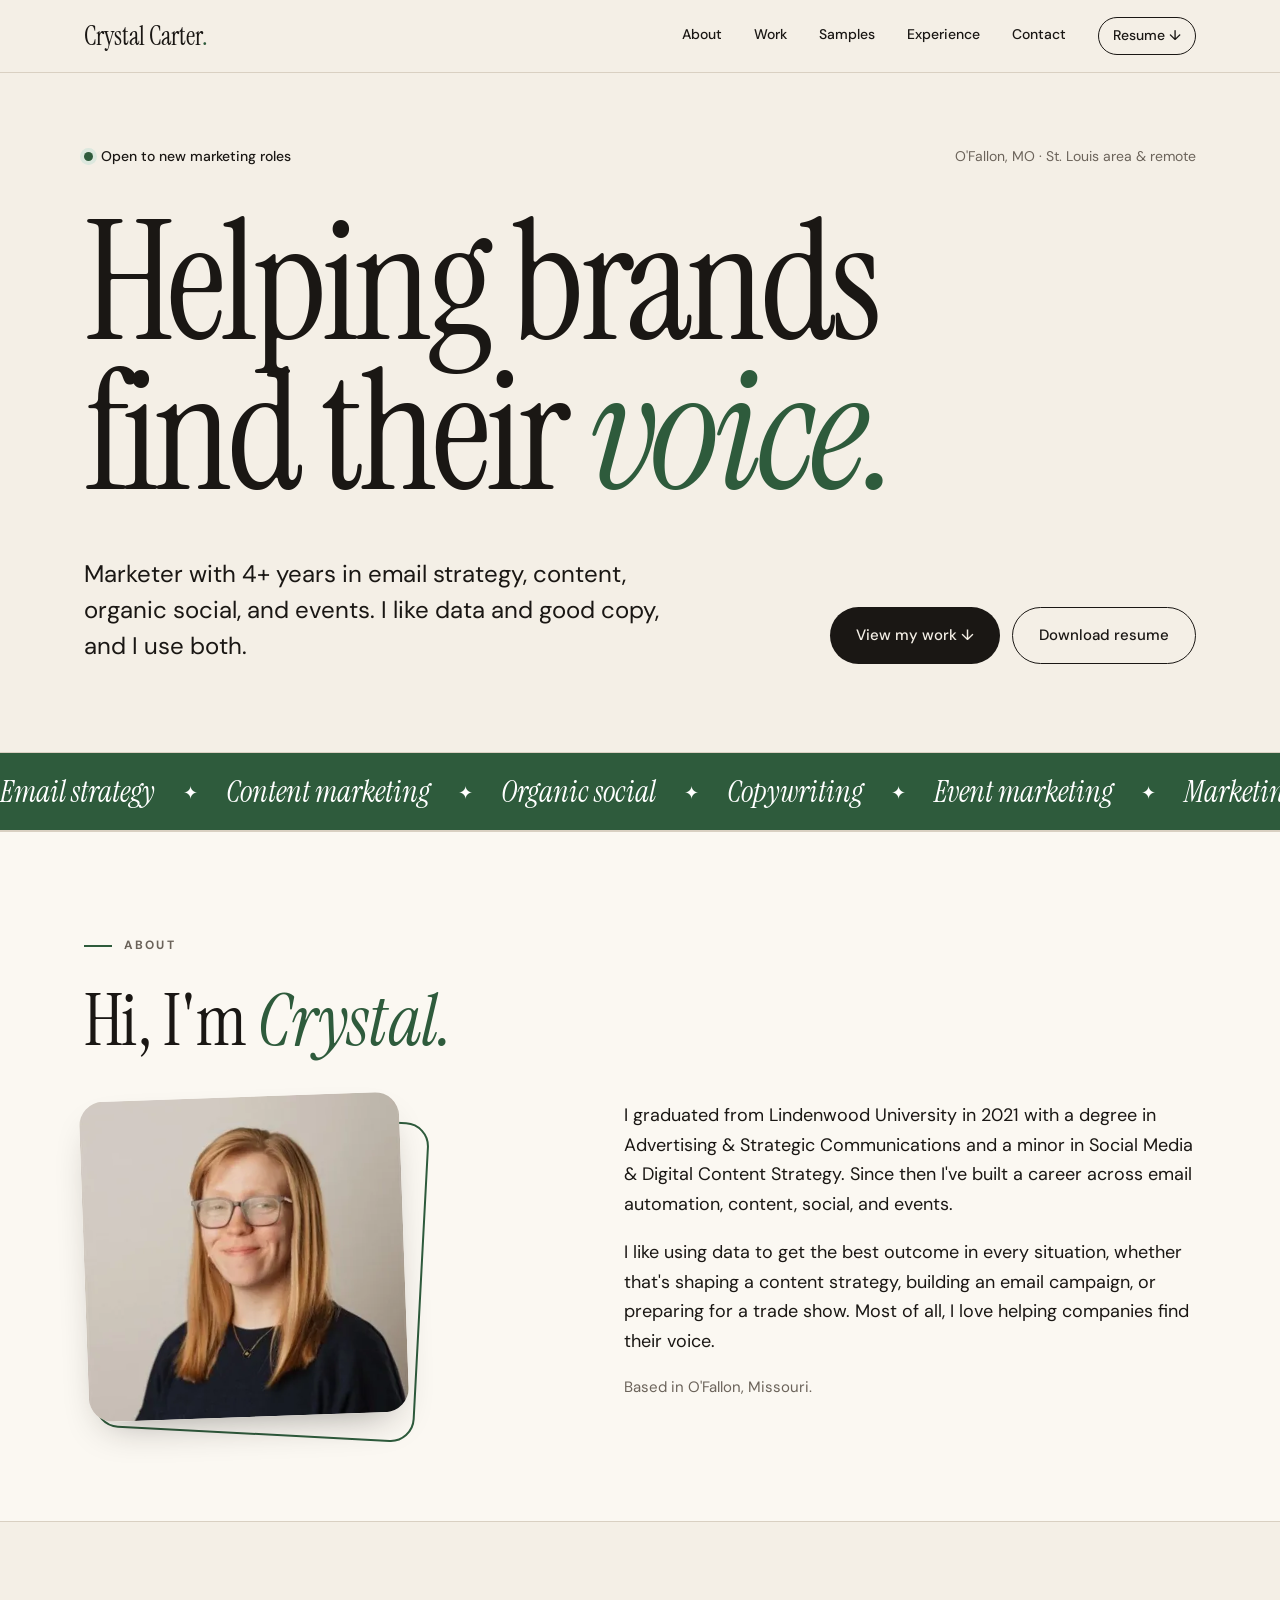
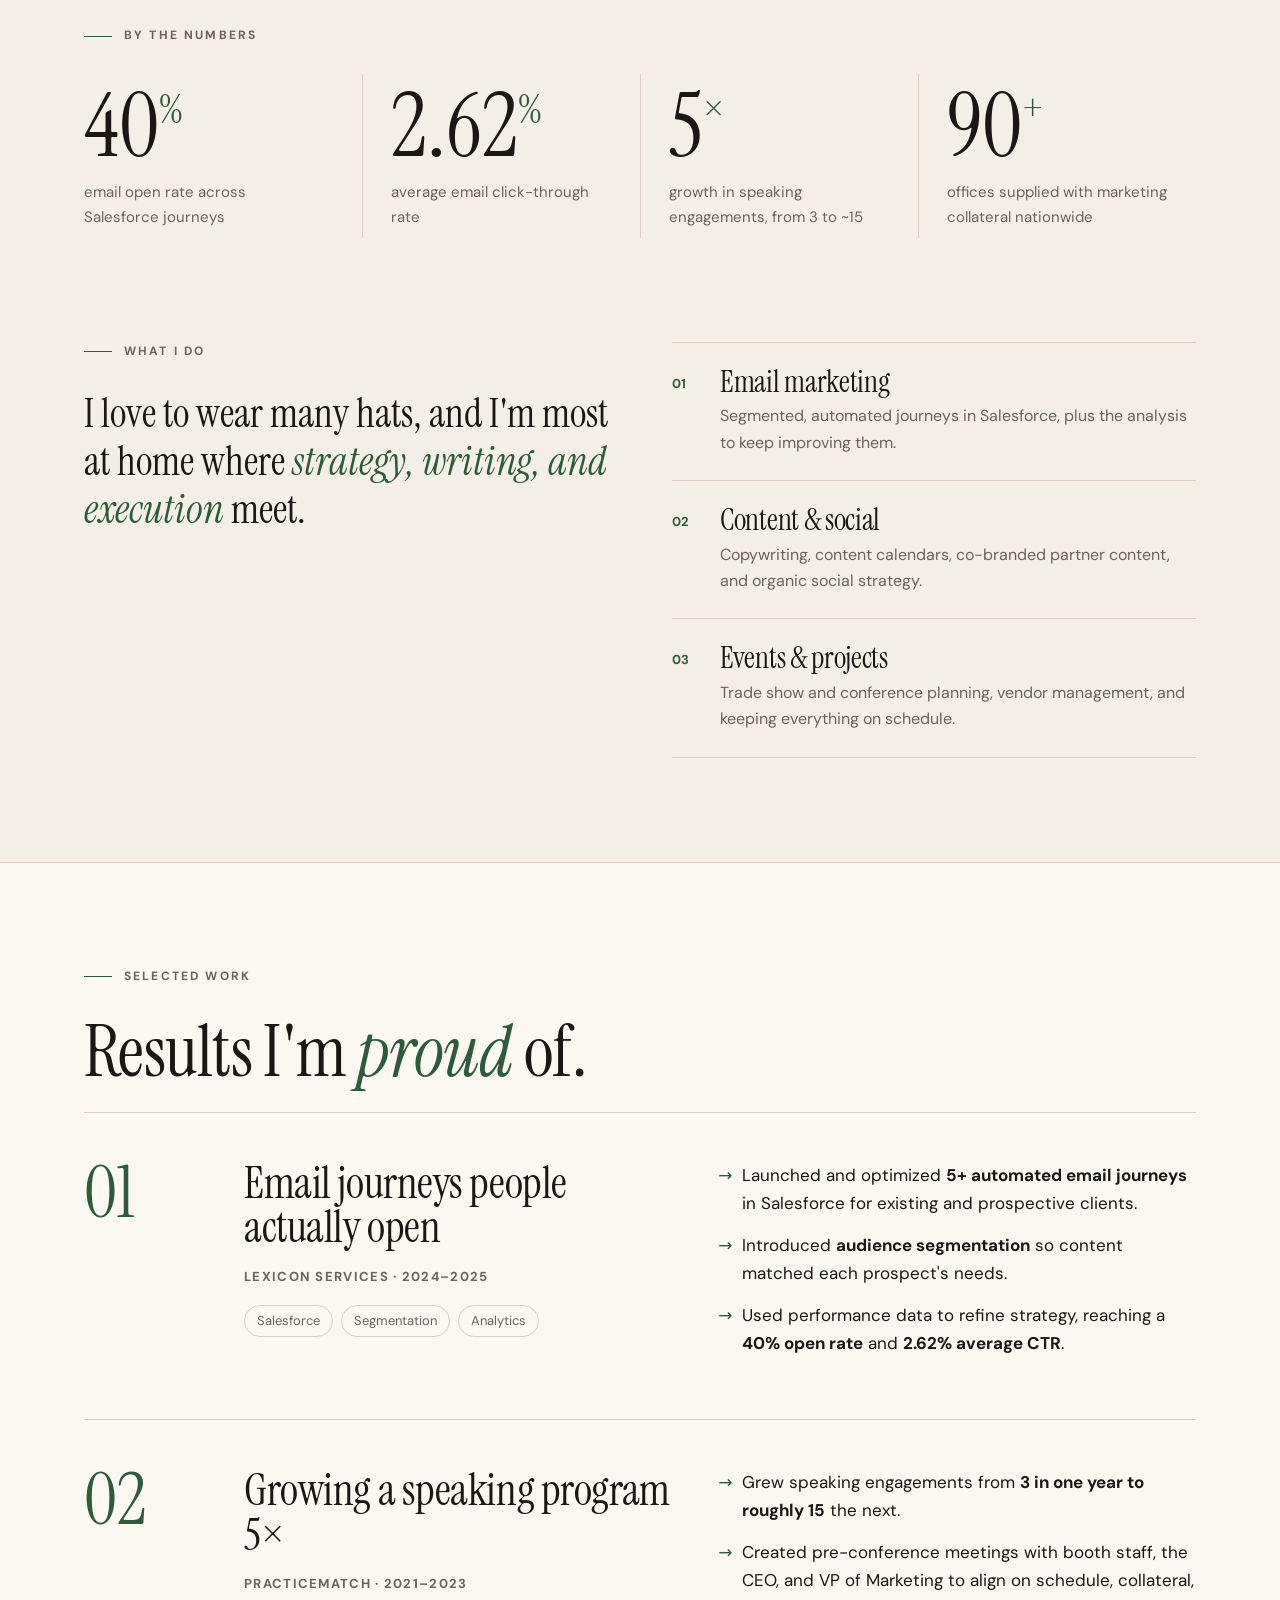
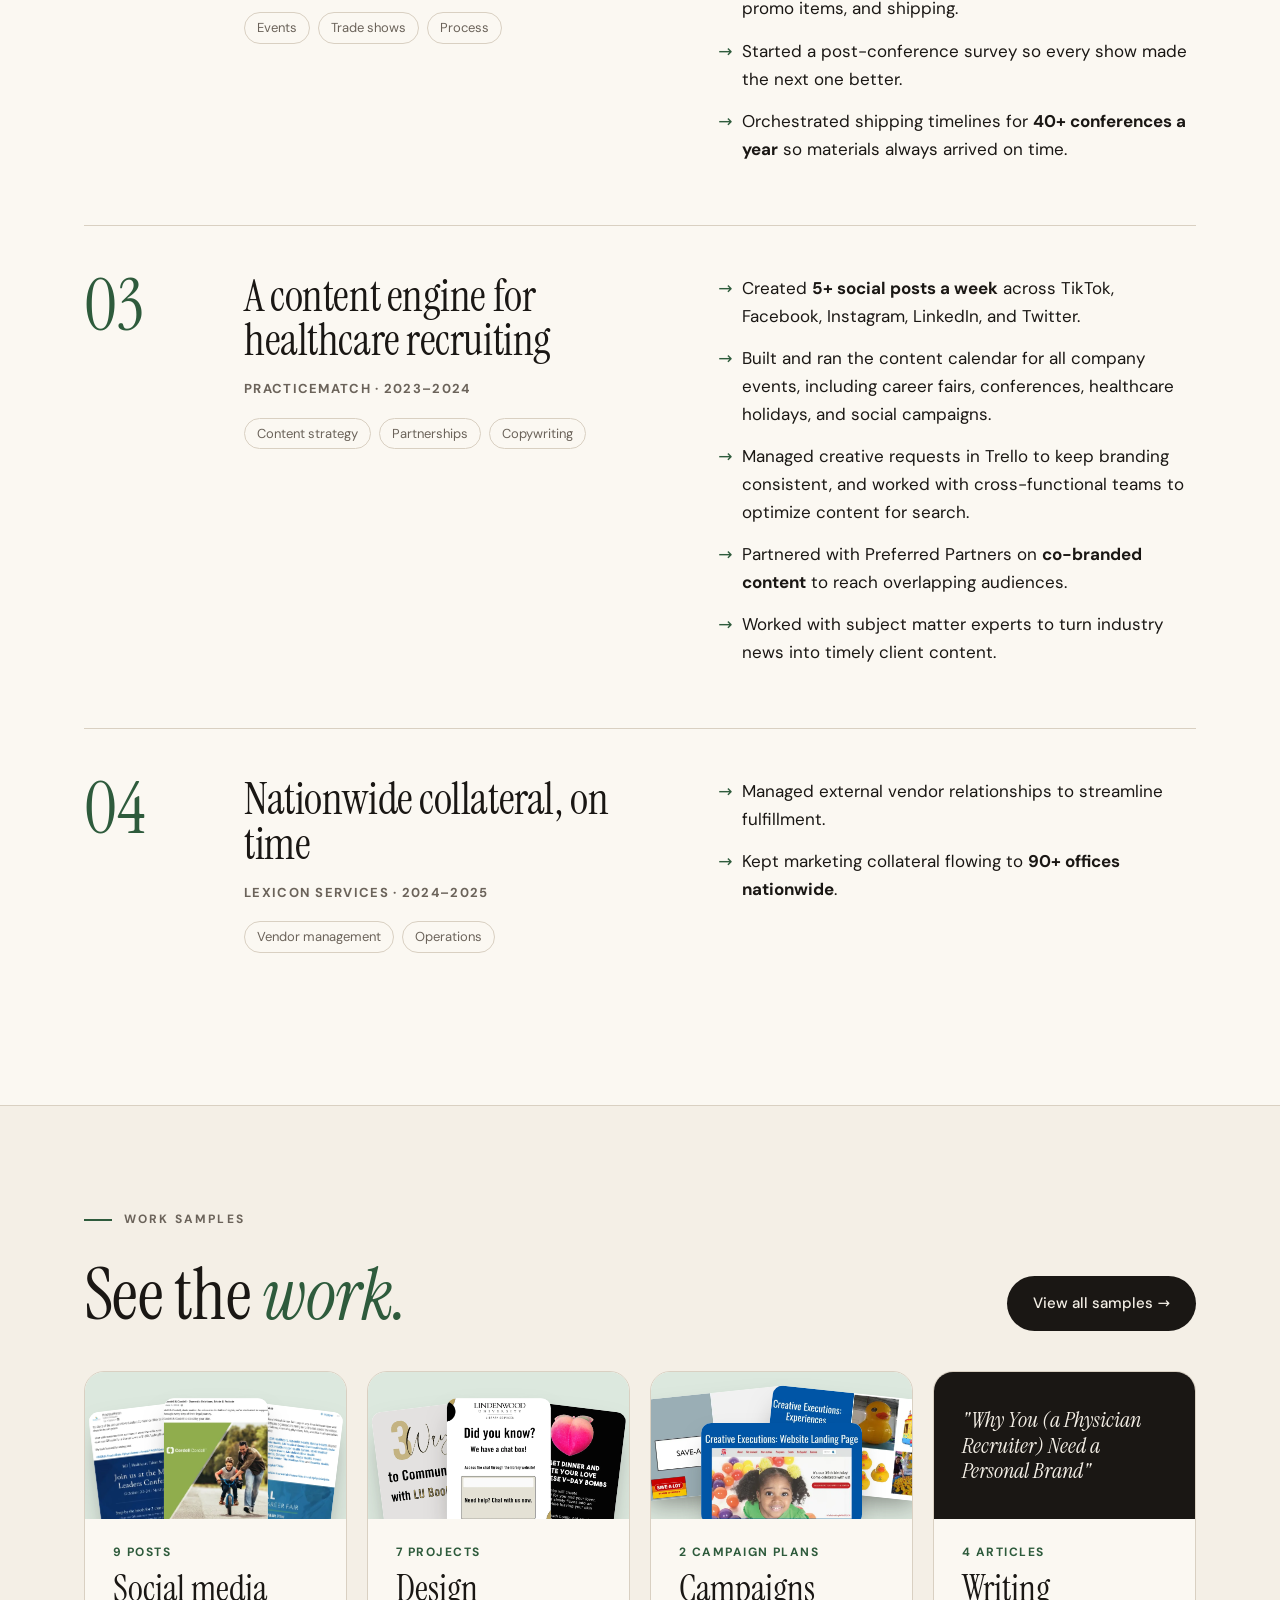
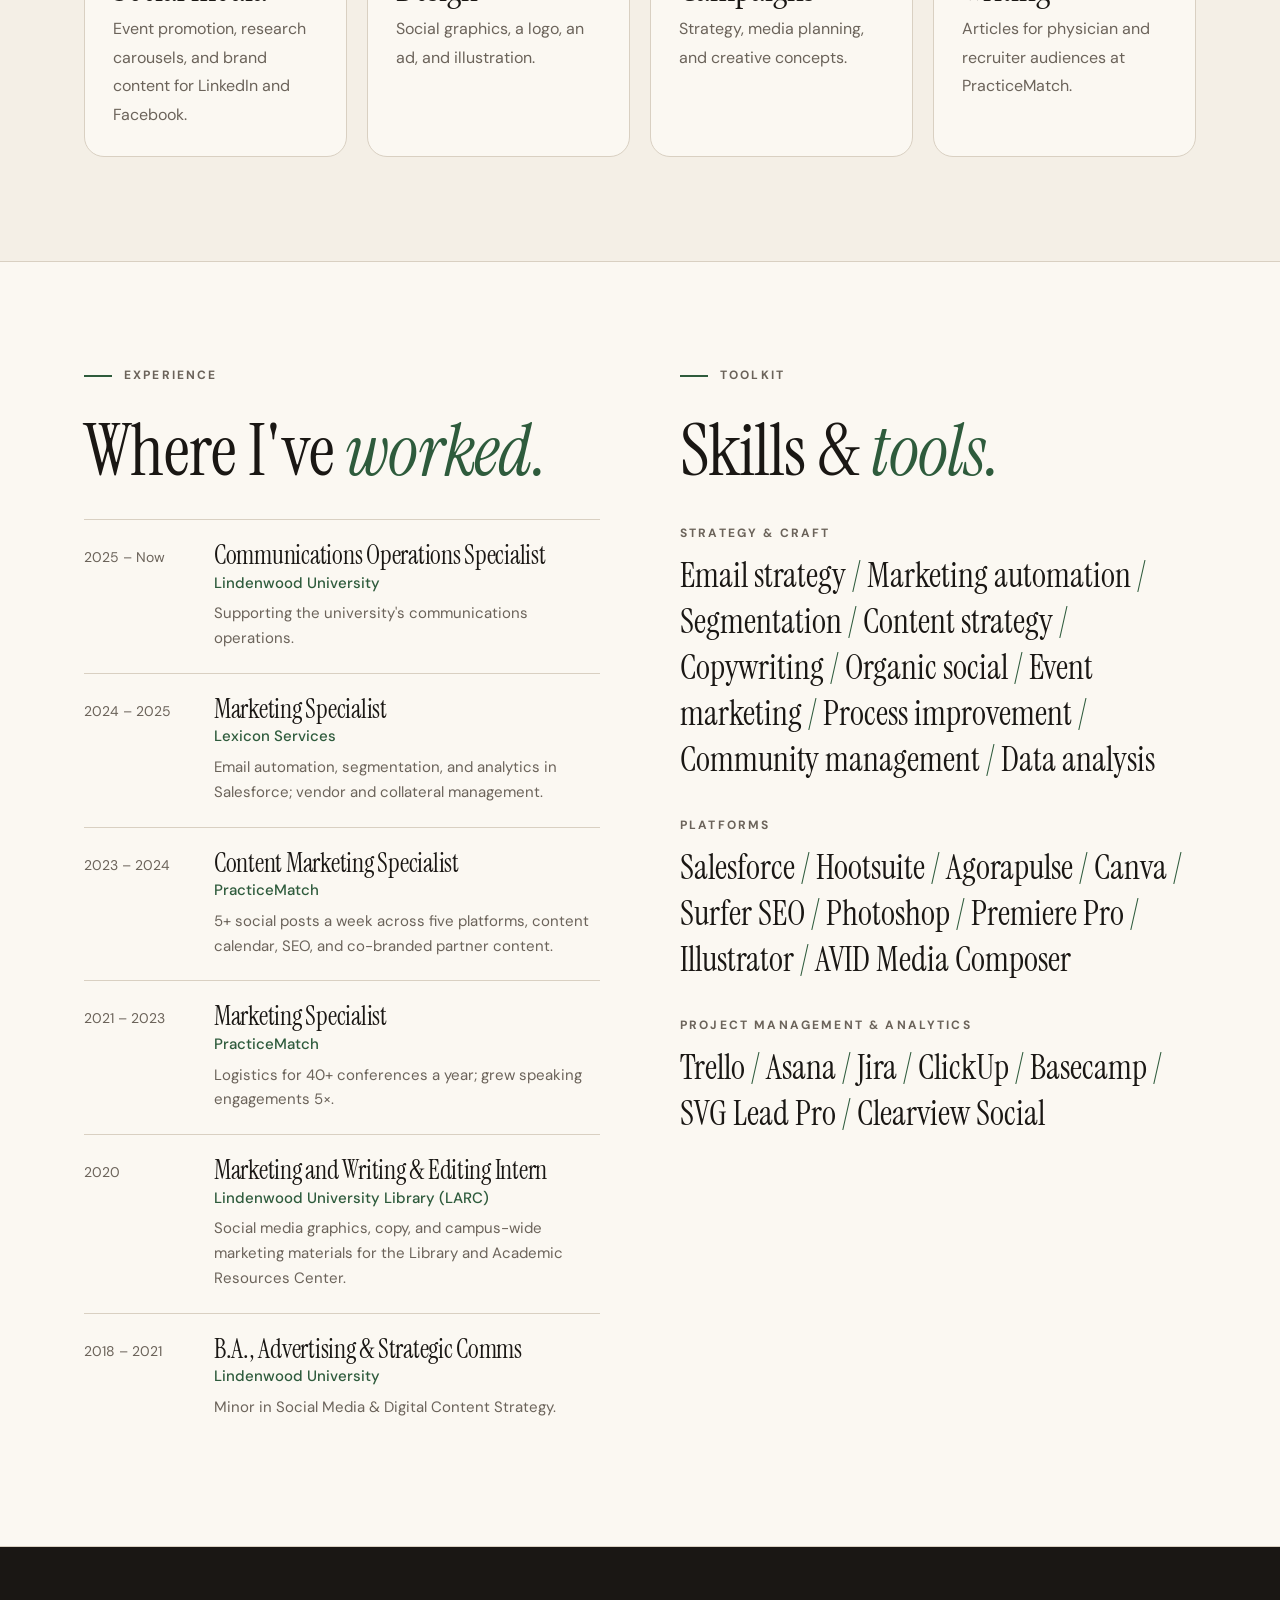
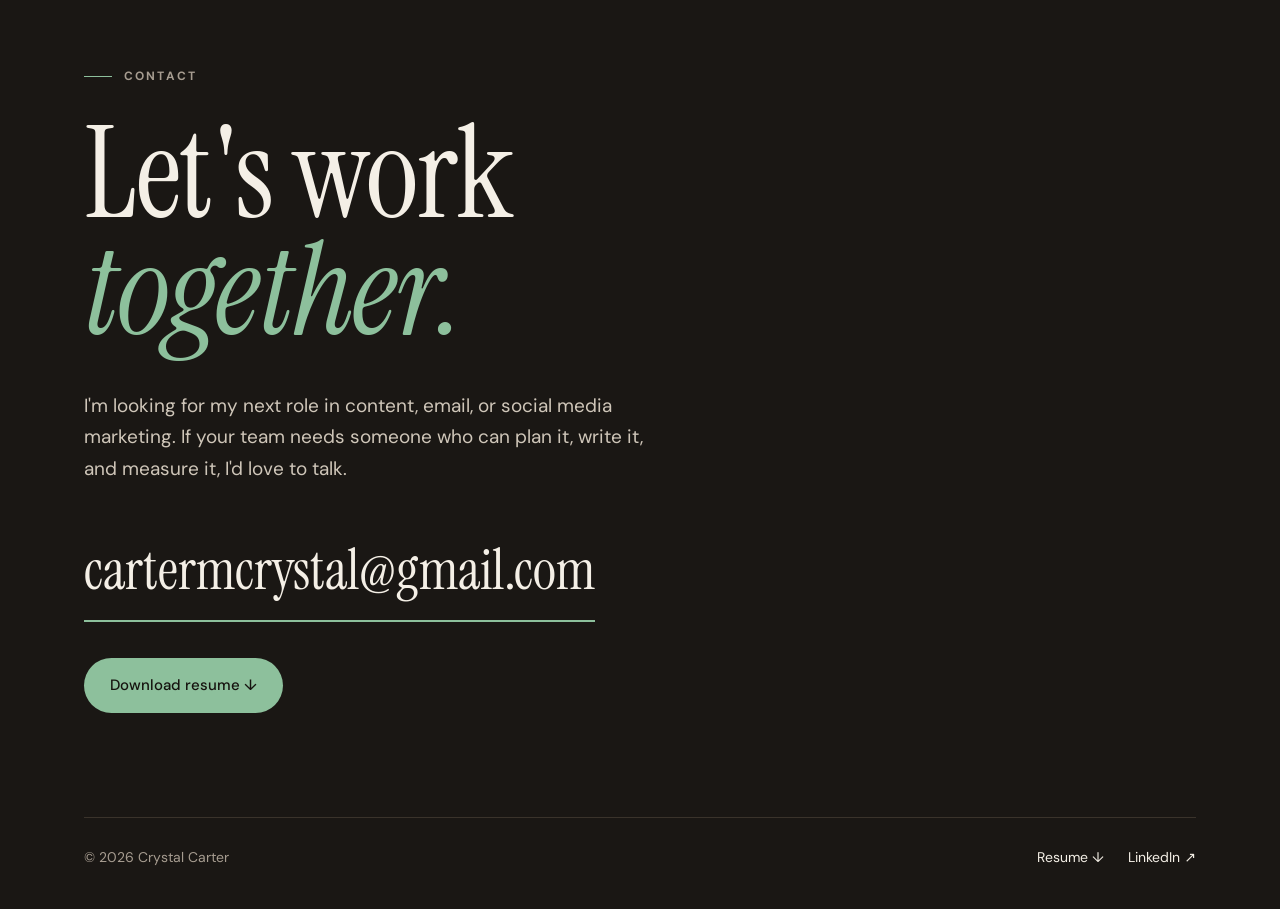
==== index.html @ ddc04c73 "Add downloadable resume and enrich content from resume details" ====
<!doctype html>
<html lang="en">
<head>
  <meta charset="utf-8">
  <meta name="viewport" content="width=device-width, initial-scale=1">
  <title>Crystal Carter | Content & Email Marketing</title>
  <meta name="description" content="Crystal Carter is a St. Louis–area marketer specializing in email marketing, content strategy, organic social, and event marketing.">
  <meta property="og:title" content="Crystal Carter | Content & Email Marketing">
  <meta property="og:description" content="Marketer with 4+ years in email strategy, content, organic social, and events. 40% email open rates, 5x growth in speaking engagements.">
  <meta property="og:type" content="website">
  <meta property="og:site_name" content="Crystal Carter">
  <meta property="og:url" content="https://crystal-carter-portfolio.netlify.app/">
  <meta property="og:image" content="https://crystal-carter-portfolio.netlify.app/images/og-image.jpg">
  <meta property="og:image:width" content="1200">
  <meta property="og:image:height" content="630">
  <meta property="og:image:alt" content="Crystal Carter, content, email and social media marketer">
  <meta name="twitter:card" content="summary_large_image">
  <meta name="theme-color" content="#2e5b3c">
  <link rel="canonical" href="https://crystal-carter-portfolio.netlify.app/">
  <link rel="apple-touch-icon" href="apple-touch-icon.png">
  <link rel="icon" href="data:image/svg+xml,<svg xmlns='http://www.w3.org/2000/svg' viewBox='0 0 64 64'><rect width='64' height='64' rx='32' fill='%232e5b3c'/><text x='50%25' y='58%25' font-family='Georgia,serif' font-style='italic' font-size='30' fill='%23fff' text-anchor='middle' dominant-baseline='middle'>cc</text></svg>">
  <link rel="preload" href="fonts/instrument-serif-latin.woff2" as="font" type="font/woff2" crossorigin>
  <link rel="preload" href="fonts/instrument-serif-italic-latin.woff2" as="font" type="font/woff2" crossorigin>
  <link rel="preload" href="fonts/dm-sans-latin.woff2" as="font" type="font/woff2" crossorigin>
  <link rel="stylesheet" href="styles.css">
  <script type="application/ld+json">
  {
    "@context": "https://schema.org",
    "@type": "Person",
    "name": "Crystal Carter",
    "jobTitle": "Content & Email Marketing Specialist",
    "url": "https://crystal-carter-portfolio.netlify.app/",
    "image": "https://crystal-carter-portfolio.netlify.app/images/crystal-carter.webp",
    "email": "mailto:cartermcrystal@gmail.com",
    "address": { "@type": "PostalAddress", "addressLocality": "O'Fallon", "addressRegion": "MO", "addressCountry": "US" },
    "alumniOf": { "@type": "CollegeOrUniversity", "name": "Lindenwood University" },
    "knowsAbout": ["Email marketing", "Content marketing", "Social media strategy", "Copywriting", "Event marketing", "Marketing automation"],
    "sameAs": ["https://www.linkedin.com/in/crystalmcarter/"]
  }
  </script>
</head>
<body>
  <a class="skip-link" href="#about">Skip to content</a>

  <nav>
    <div class="wrap">
      <a class="logo" href="#top">Crystal Carter<span>.</span></a>
      <div class="links">
        <a href="#about">About</a>
        <a href="#work">Work</a>
        <a href="samples.html">Samples</a>
        <a href="#experience">Experience</a>
        <a href="#contact">Contact</a>
        <a class="nav-cta" href="Crystal-Carter-Resume.pdf" download>Resume ↓</a>
      </div>
    </div>
  </nav>

  <header class="hero" id="top">
    <div class="wrap">
      <div class="hero-top">
        <span class="status">Open to new marketing roles</span>
        <span>O'Fallon, MO · St. Louis area &amp; remote</span>
      </div>
      <h1>Helping brands<br>find their <em>voice.</em></h1>
      <div class="hero-bottom">
        <p>Marketer with 4+ years in email strategy, content, organic social, and events. I like data and good copy, and I use both.</p>
        <div class="ctas">
          <a class="btn btn-solid" href="#work">View my work ↓</a>
          <a class="btn btn-line" href="Crystal-Carter-Resume.pdf" download>Download resume</a>
        </div>
      </div>
    </div>
  </header>

  <div class="marquee" aria-hidden="true">
    <div class="marquee-track">
      <span>Email strategy</span><span>Content marketing</span><span>Organic social</span><span>Copywriting</span><span>Event marketing</span><span>Marketing automation</span>
      <span>Email strategy</span><span>Content marketing</span><span>Organic social</span><span>Copywriting</span><span>Event marketing</span><span>Marketing automation</span>
    </div>
  </div>

  <section id="about" class="work">
    <div class="wrap about">
      <div>
        <div class="label">About</div>
        <h2>Hi, I'm <em>Crystal.</em></h2>
        <figure class="portrait reveal">
          <img src="images/crystal-carter.webp" width="400" height="400" alt="Portrait of Crystal Carter smiling, with shoulder-length strawberry blonde hair and glasses">
        </figure>
      </div>
      <div class="reveal">
        <p>I graduated from Lindenwood University in 2021 with a degree in Advertising &amp; Strategic Communications and a minor in Social Media &amp; Digital Content Strategy. Since then I've built a career across email automation, content, social, and events.</p>
        <p>I like using data to get the best outcome in every situation, whether that's shaping a content strategy, building an email campaign, or preparing for a trade show. Most of all, I love helping companies find their voice.</p>
        <p class="where">Based in O'Fallon, Missouri.</p>
      </div>
    </div>
  </section>

  <section>
    <div class="wrap">
      <div class="label">By the numbers</div>
      <div class="stats reveal">
        <div class="stat"><b>40<sup>%</sup></b><span>email open rate across Salesforce journeys</span></div>
        <div class="stat"><b>2.62<sup>%</sup></b><span>average email click-through rate</span></div>
        <div class="stat"><b>5<sup>×</sup></b><span>growth in speaking engagements, from 3 to ~15</span></div>
        <div class="stat"><b>90<sup>+</sup></b><span>offices supplied with marketing collateral nationwide</span></div>
      </div>
    </div>
  </section>

  <section style="padding-top:0">
    <div class="wrap intro">
      <div>
        <div class="label">What I do</div>
        <p class="big">I love to wear many hats, and I'm most at home where <em>strategy, writing, and execution</em> meet.</p>
      </div>
      <ul class="services reveal">
        <li><span class="n">01</span><div><h3>Email marketing</h3><p>Segmented, automated journeys in Salesforce, plus the analysis to keep improving them.</p></div></li>
        <li><span class="n">02</span><div><h3>Content &amp; social</h3><p>Copywriting, content calendars, co-branded partner content, and organic social strategy.</p></div></li>
        <li><span class="n">03</span><div><h3>Events &amp; projects</h3><p>Trade show and conference planning, vendor management, and keeping everything on schedule.</p></div></li>
      </ul>
    </div>
  </section>

  <section id="work" class="work">
    <div class="wrap">
      <div class="label">Selected work</div>
      <h2>Results I'm <em>proud</em> of.</h2>

      <article class="case reveal">
        <div class="num">01</div>
        <div>
          <h3>Email journeys people actually open</h3>
          <div class="meta">Lexicon Services · 2024–2025</div>
          <div class="tags"><span class="tag">Salesforce</span><span class="tag">Segmentation</span><span class="tag">Analytics</span></div>
        </div>
        <ul>
          <li>Launched and optimized <strong>5+ automated email journeys</strong> in Salesforce for existing and prospective clients.</li>
          <li>Introduced <strong>audience segmentation</strong> so content matched each prospect's needs.</li>
          <li>Used performance data to refine strategy, reaching a <strong>40% open rate</strong> and <strong>2.62% average CTR</strong>.</li>
        </ul>
      </article>

      <article class="case reveal">
        <div class="num">02</div>
        <div>
          <h3>Growing a speaking program 5×</h3>
          <div class="meta">PracticeMatch · 2021–2023</div>
          <div class="tags"><span class="tag">Events</span><span class="tag">Trade shows</span><span class="tag">Process</span></div>
        </div>
        <ul>
          <li>Grew speaking engagements from <strong>3 in one year to roughly 15</strong> the next.</li>
          <li>Created pre-conference meetings with booth staff, the CEO, and VP of Marketing to align on schedule, collateral, promo items, and shipping.</li>
          <li>Started a post-conference survey so every show made the next one better.</li>
          <li>Orchestrated shipping timelines for <strong>40+ conferences a year</strong> so materials always arrived on time.</li>
        </ul>
      </article>

      <article class="case reveal">
        <div class="num">03</div>
        <div>
          <h3>A content engine for healthcare recruiting</h3>
          <div class="meta">PracticeMatch · 2023–2024</div>
          <div class="tags"><span class="tag">Content strategy</span><span class="tag">Partnerships</span><span class="tag">Copywriting</span></div>
        </div>
        <ul>
          <li>Created <strong>5+ social posts a week</strong> across TikTok, Facebook, Instagram, LinkedIn, and Twitter.</li>
          <li>Built and ran the content calendar for all company events, including career fairs, conferences, healthcare holidays, and social campaigns.</li>
          <li>Managed creative requests in Trello to keep branding consistent, and worked with cross-functional teams to optimize content for search.</li>
          <li>Partnered with Preferred Partners on <strong>co-branded content</strong> to reach overlapping audiences.</li>
          <li>Worked with subject matter experts to turn industry news into timely client content.</li>
        </ul>
      </article>

      <article class="case reveal">
        <div class="num">04</div>
        <div>
          <h3>Nationwide collateral, on time</h3>
          <div class="meta">Lexicon Services · 2024–2025</div>
          <div class="tags"><span class="tag">Vendor management</span><span class="tag">Operations</span></div>
        </div>
        <ul>
          <li>Managed external vendor relationships to streamline fulfillment.</li>
          <li>Kept marketing collateral flowing to <strong>90+ offices nationwide</strong>.</li>
        </ul>
      </article>
    </div>
  </section>

  <section id="samples">
    <div class="wrap">
      <div class="label">Work samples</div>
      <div class="teaser-head">
        <h2>See the <em>work.</em></h2>
        <a class="btn btn-solid" href="samples.html">View all samples →</a>
      </div>
      <div class="teasers">
        <a class="teaser reveal" href="samples.html#social">
          <div class="thumbs">
            <img src="images/social/mgma-conference.webp" alt="" loading="lazy">
            <img src="images/social/cordell-dads-brand.webp" alt="" loading="lazy">
            <img src="images/social/rural-career-fair.webp" alt="" loading="lazy">
          </div>
          <div class="teaser-text">
            <small>9 posts</small>
            <strong>Social media</strong>
            <span>Event promotion, research carousels, and brand content for LinkedIn and Facebook.</span>
          </div>
        </a>
        <a class="teaser reveal" href="samples.html#design">
          <div class="thumbs">
            <img src="images/design/book-club-1-cover.webp" alt="" loading="lazy">
            <img src="images/design/library-chat.webp" alt="" loading="lazy">
            <img src="images/design/lush-valentines-ad.webp" alt="" loading="lazy">
          </div>
          <div class="teaser-text">
            <small>7 projects</small>
            <strong>Design</strong>
            <span>Social graphics, a logo, an ad, and illustration.</span>
          </div>
        </a>
        <a class="teaser reveal" href="samples.html#campaigns">
          <div class="thumbs wide">
            <img src="images/campaigns/save-a-lot-01-sm.webp" alt="" loading="lazy">
            <img src="images/campaigns/stlcn-14-sm.webp" alt="" loading="lazy">
            <img src="images/campaigns/stlcn-10-sm.webp" alt="" loading="lazy">
          </div>
          <div class="teaser-text">
            <small>2 campaign plans</small>
            <strong>Campaigns</strong>
            <span>Strategy, media planning, and creative concepts.</span>
          </div>
        </a>        <a class="teaser reveal" href="samples.html#writing">
          <div class="quote">"Why You (a Physician Recruiter) Need a Personal Brand"</div>
          <div class="teaser-text">
            <small>4 articles</small>
            <strong>Writing</strong>
            <span>Articles for physician and recruiter audiences at PracticeMatch.</span>
          </div>
        </a>
      </div>
    </div>
  </section>
  <section id="experience" class="work">
    <div class="wrap exp-grid">
      <div>
        <div class="label">Experience</div>
        <h2>Where I've <em>worked.</em></h2>
        <div style="margin-top:32px">
          <div class="role reveal">
            <div class="when">2025 – Now</div>
            <div>
              <h3>Communications Operations Specialist</h3>
              <div class="co">Lindenwood University</div>
              <!-- TODO: add 1–2 sentences about this role -->
              <p>Supporting the university's communications operations.</p>
            </div>
          </div>
          <div class="role reveal">
            <div class="when">2024 – 2025</div>
            <div>
              <h3>Marketing Specialist</h3>
              <div class="co">Lexicon Services</div>
              <p>Email automation, segmentation, and analytics in Salesforce; vendor and collateral management.</p>
            </div>
          </div>
          <div class="role reveal">
            <div class="when">2023 – 2024</div>
            <div>
              <h3>Content Marketing Specialist</h3>
              <div class="co">PracticeMatch</div>
              <p>5+ social posts a week across five platforms, content calendar, SEO, and co-branded partner content.</p>
            </div>
          </div>
          <div class="role reveal">
            <div class="when">2021 – 2023</div>
            <div>
              <h3>Marketing Specialist</h3>
              <div class="co">PracticeMatch</div>
              <p>Logistics for 40+ conferences a year; grew speaking engagements 5×.</p>
            </div>
          </div>
          <div class="role reveal">
            <div class="when">2020</div>
            <div>
              <h3>Marketing and Writing &amp; Editing Intern</h3>
              <div class="co">Lindenwood University Library (LARC)</div>
              <p>Social media graphics, copy, and campus-wide marketing materials for the Library and Academic Resources Center.</p>
            </div>
          </div>
          <div class="role reveal">
            <div class="when">2018 – 2021</div>
            <div>
              <h3>B.A., Advertising &amp; Strategic Comms</h3>
              <div class="co">Lindenwood University</div>
              <p>Minor in Social Media &amp; Digital Content Strategy.</p>
            </div>
          </div>
        </div>
      </div>
      <div>
        <div class="label">Toolkit</div>
        <h2>Skills &amp; <em>tools.</em></h2>
        <div class="skills" style="margin-top:40px">
          <h3>Strategy &amp; craft</h3>
          <div class="skill-list"><span>Email strategy</span><span>Marketing automation</span><span>Segmentation</span><span>Content strategy</span><span>Copywriting</span><span>Organic social</span><span>Event marketing</span><span>Process improvement</span><span>Community management</span><span>Data analysis</span></div>
        </div>
        <div class="skills">
          <h3>Platforms</h3>
          <div class="skill-list"><span>Salesforce</span><span>Hootsuite</span><span>Agorapulse</span><span>Canva</span><span>Surfer SEO</span><span>Photoshop</span><span>Premiere Pro</span><span>Illustrator</span><span>AVID Media Composer</span></div>
        </div>
        <div class="skills">
          <h3>Project management &amp; analytics</h3>
          <div class="skill-list"><span>Trello</span><span>Asana</span><span>Jira</span><span>ClickUp</span><span>Basecamp</span><span>SVG Lead Pro</span><span>Clearview Social</span></div>
        </div>
      </div>
    </div>
  </section>

  <footer class="contact" id="contact">
    <div class="wrap">
      <div class="label">Contact</div>
      <h2>Let's work<br><em>together.</em></h2>
      <p>I'm looking for my next role in content, email, or social media marketing. If your team needs someone who can plan it, write it, and measure it, I'd love to talk.</p>
      <a class="mail" href="mailto:cartermcrystal@gmail.com">cartermcrystal@gmail.com</a>
      <div class="contact-actions"><a class="btn btn-resume" href="Crystal-Carter-Resume.pdf" download>Download resume ↓</a></div>
      <div class="contact-foot">
        <span>© <span id="yr">2026</span> Crystal Carter</span>
        <span class="foot-links"><a href="Crystal-Carter-Resume.pdf" download>Resume ↓</a><a href="https://www.linkedin.com/in/crystalmcarter/" target="_blank" rel="noopener">LinkedIn ↗</a></span>
      </div>
    </div>
  </footer>

  <script src="script.js"></script>
</body>
</html>
---- styles.css ----
/* Self-hosted fonts (latin subset) */
@font-face { font-family: "Instrument Serif"; font-style: normal; font-weight: 400; font-display: swap; src: url("fonts/instrument-serif-latin.woff2") format("woff2"); unicode-range: U+0000-00FF, U+0131, U+0152-0153, U+02BB-02BC, U+02C6, U+02DA, U+02DC, U+0304, U+0308, U+0329, U+2000-206F, U+20AC, U+2122, U+2191, U+2193, U+2212, U+2215, U+FEFF, U+FFFD; }
@font-face { font-family: "Instrument Serif"; font-style: italic; font-weight: 400; font-display: swap; src: url("fonts/instrument-serif-italic-latin.woff2") format("woff2"); unicode-range: U+0000-00FF, U+0131, U+0152-0153, U+02BB-02BC, U+02C6, U+02DA, U+02DC, U+0304, U+0308, U+0329, U+2000-206F, U+20AC, U+2122, U+2191, U+2193, U+2212, U+2215, U+FEFF, U+FFFD; }
@font-face { font-family: "DM Sans"; font-style: normal; font-weight: 400 700; font-display: swap; src: url("fonts/dm-sans-latin.woff2") format("woff2"); unicode-range: U+0000-00FF, U+0131, U+0152-0153, U+02BB-02BC, U+02C6, U+02DA, U+02DC, U+0304, U+0308, U+0329, U+2000-206F, U+20AC, U+2122, U+2191, U+2193, U+2212, U+2215, U+FEFF, U+FFFD; }
:root {
  --bg: #f4efe6;
  --paper: #fbf8f2;
  --ink: #1a1714;
  --muted: #6b635a;
  --line: #d9d0c2;
  --accent: #2e5b3c;
  --accent-soft: #dce8de;
  --on-accent: #ffffff;
  --dark: #1a1714;
  --dark-ink: #f4efe6;
  --max: 1160px;
}
@media (prefers-color-scheme: dark) {
  :root:not([data-theme="light"]) {
    --bg: #16130f;
    --paper: #1e1a16;
    --ink: #f1ebe1;
    --muted: #a69c90;
    --line: #3a332b;
    --accent: #8dc09c;
    --accent-soft: #1c2b21;
    --on-accent: #16130f;
    --dark: #0e0c0a;
    --dark-ink: #f1ebe1;
  }
}
* { box-sizing: border-box; }
html { scroll-behavior: smooth; }
body {
  margin: 0; background: var(--bg); color: var(--ink);
  font: 17px/1.65 "DM Sans", system-ui, -apple-system, Segoe UI, sans-serif;
  -webkit-font-smoothing: antialiased;
}
h1, h2, h3 { font-family: "Instrument Serif", Georgia, serif; font-weight: 400; line-height: 1.02; margin: 0; letter-spacing: -.01em; }
em { font-style: italic; color: var(--accent); }
a { color: inherit; }
.wrap { max-width: var(--max); margin: 0 auto; padding: 0 24px; }
section { padding: 104px 0; }
.label {
  display: flex; align-items: center; gap: 12px;
  font-size: 12px; font-weight: 700; letter-spacing: .18em; text-transform: uppercase; color: var(--muted);
  margin-bottom: 28px;
}
.label::before { content: ""; width: 28px; height: 1.5px; background: var(--accent); }
h2 { font-size: clamp(44px, 6vw, 72px); margin-bottom: 24px; }

/* Nav */
nav { border-bottom: 1px solid var(--line); }
nav .wrap { display: flex; align-items: center; justify-content: space-between; height: 72px; }
.logo { font-family: "Instrument Serif", Georgia, serif; font-size: 26px; text-decoration: none; }
.logo span { color: var(--accent); }
.links { display: flex; gap: 32px; }
.links a { text-decoration: none; font-size: 14px; font-weight: 500; position: relative; }
.links a::after { content: ""; position: absolute; left: 0; right: 100%; bottom: -4px; height: 1.5px; background: var(--accent); transition: right .25s ease; }
.links a:hover::after { right: 0; }
@media (max-width: 760px) { .links { display: none; } }

/* Hero */
.hero { padding: 72px 0 88px; border-bottom: 1px solid var(--line); }
.hero-top { display: flex; justify-content: space-between; flex-wrap: wrap; gap: 12px; font-size: 14px; color: var(--muted); margin-bottom: 40px; }
.status { display: inline-flex; align-items: center; gap: 8px; color: var(--ink); font-weight: 500; }
.status::before { content: ""; width: 9px; height: 9px; border-radius: 50%; background: var(--accent); box-shadow: 0 0 0 4px var(--accent-soft); }
.hero h1 { font-size: clamp(64px, 13vw, 176px); line-height: .9; letter-spacing: -.03em; }
.hero-bottom { display: grid; grid-template-columns: 1.3fr 1fr; gap: 48px; margin-top: 48px; align-items: end; }
.hero-bottom p { font-size: clamp(19px, 2.1vw, 24px); line-height: 1.5; margin: 0; max-width: 600px; }
.ctas { display: flex; flex-wrap: wrap; gap: 12px; justify-content: flex-end; }
@media (max-width: 820px) { .hero-bottom { grid-template-columns: 1fr; } .ctas { justify-content: flex-start; } }

.btn {
  display: inline-flex; align-items: center; gap: 10px; padding: 15px 26px; border-radius: 999px;
  font-weight: 500; font-size: 15px; text-decoration: none; transition: background .2s, color .2s, transform .2s;
}
.btn:hover { transform: translateY(-2px); }
.btn-solid { background: var(--ink); color: var(--bg); }
.btn-solid:hover { background: var(--accent); color: var(--on-accent); }
.btn-line { border: 1.5px solid var(--ink); }
.btn-line:hover { background: var(--ink); color: var(--bg); }

/* Marquee */
.marquee { overflow: hidden; border-bottom: 1px solid var(--line); background: var(--accent); color: var(--on-accent); }
.marquee-track { display: flex; width: max-content; animation: scroll 38s linear infinite; }
.marquee span { font-family: "Instrument Serif", Georgia, serif; font-style: italic; font-size: 30px; padding: 14px 0; white-space: nowrap; }
.marquee span::after { content: "✦"; font-style: normal; font-size: 18px; margin: 0 28px; vertical-align: middle; }
@keyframes scroll { to { transform: translateX(-50%); } }

/* Stats */
.stats { display: grid; grid-template-columns: repeat(4, 1fr); }
.stat { padding: 8px 28px; border-left: 1px solid var(--line); }
.stat:first-child { border-left: 0; padding-left: 0; }
.stat b { display: block; font-family: "Instrument Serif", Georgia, serif; font-weight: 400; font-size: clamp(56px, 7vw, 88px); line-height: 1; }
.stat b sup { font-size: .45em; color: var(--accent); vertical-align: top; position: relative; top: .2em; }
.stat span { display: block; color: var(--muted); font-size: 15px; margin-top: 10px; max-width: 220px; }
@media (max-width: 860px) {
  .stats { grid-template-columns: repeat(2, 1fr); row-gap: 40px; }
  .stat:nth-child(3) { border-left: 0; padding-left: 0; }
}

/* Intro / services */
.intro { display: grid; grid-template-columns: 1fr 1fr; gap: 64px; }
.intro p.big { font-family: "Instrument Serif", Georgia, serif; font-size: clamp(28px, 3.2vw, 40px); line-height: 1.2; margin: 0; }
.services { list-style: none; margin: 0; padding: 0; }
.services li { padding: 24px 0; border-top: 1px solid var(--line); display: grid; grid-template-columns: 48px 1fr; }
.services li:last-child { border-bottom: 1px solid var(--line); }
.services .n { font-size: 13px; font-weight: 700; color: var(--accent); padding-top: 6px; }
.services h3 { font-size: 30px; margin-bottom: 6px; }
.services p { margin: 0; color: var(--muted); font-size: 16px; }
@media (max-width: 860px) { .intro { grid-template-columns: 1fr; gap: 40px; } }

/* Work */
.work { background: var(--paper); border-top: 1px solid var(--line); border-bottom: 1px solid var(--line); }
.case { display: grid; grid-template-columns: 120px 1fr 1.1fr; gap: 40px; padding: 48px 0; border-top: 1px solid var(--line); }
.case .num { font-family: "Instrument Serif", Georgia, serif; font-size: 72px; line-height: .9; color: var(--accent); }
.case h3 { font-size: clamp(32px, 3.4vw, 44px); }
.case .meta { font-size: 13px; font-weight: 700; letter-spacing: .1em; text-transform: uppercase; color: var(--muted); margin-top: 16px; }
.case ul { margin: 0; padding: 0; list-style: none; }
.case li { padding: 0 0 14px 24px; position: relative; }
.case li::before { content: "→"; position: absolute; left: 0; color: var(--accent); }
.case strong { font-weight: 700; }
.tags { margin-top: 18px; display: flex; flex-wrap: wrap; gap: 8px; }
.tag { font-size: 13px; padding: 4px 12px; border: 1px solid var(--line); border-radius: 999px; color: var(--muted); }
@media (max-width: 900px) { .case { grid-template-columns: 1fr; gap: 16px; } .case .num { font-size: 52px; } }

/* Samples teaser (home page) */
.teaser-head { display: flex; justify-content: space-between; align-items: end; flex-wrap: wrap; gap: 20px; margin-bottom: 40px; }
.teaser-head h2 { margin: 0; }
.teasers { display: grid; grid-template-columns: repeat(4, 1fr); gap: 20px; }
@media (max-width: 1100px) { .teasers { grid-template-columns: repeat(2, 1fr); } }
@media (max-width: 860px) { .teasers { grid-template-columns: 1fr; } }
.teaser {
  display: flex; flex-direction: column; text-decoration: none; background: var(--paper);
  border: 1px solid var(--line); border-radius: 20px; overflow: hidden; transition: transform .3s ease, border-color .3s ease;
}
.teaser:hover { transform: translateY(-4px); border-color: var(--accent); }
/* Fanned stack of thumbnails rising from the bottom edge; everything scales with the card width */
.thumbs { position: relative; aspect-ratio: 16 / 9; overflow: hidden; background: var(--accent-soft); }
.thumbs img {
  position: absolute; bottom: -12%; left: 50%; width: 40%; aspect-ratio: 4 / 5; height: auto;
  object-fit: cover; object-position: top; border-radius: 10px; background: #fff;
  box-shadow: 0 14px 30px -12px rgba(26, 23, 20, .55); transform-origin: bottom center; transition: transform .35s ease;
}
.thumbs img:nth-child(1) { transform: translateX(-108%) rotate(-7deg); }
.thumbs img:nth-child(2) { transform: translateX(-50%) translateY(-6%); z-index: 2; }
.thumbs img:nth-child(3) { transform: translateX(8%) rotate(7deg); }
.teaser:hover .thumbs img:nth-child(1) { transform: translateX(-114%) rotate(-10deg) translateY(-3%); }
.teaser:hover .thumbs img:nth-child(2) { transform: translateX(-50%) translateY(-11%); }
.teaser:hover .thumbs img:nth-child(3) { transform: translateX(14%) rotate(10deg) translateY(-3%); }
/* Landscape variant for slide decks */
.thumbs.wide img { width: 62%; aspect-ratio: 16 / 10; bottom: -6%; }
.thumbs.wide img:nth-child(1) { transform: translateX(-88%) translateY(-34%) rotate(-6deg); }
.thumbs.wide img:nth-child(2) { transform: translateX(-50%) translateY(-4%); z-index: 2; }
.thumbs.wide img:nth-child(3) { transform: translateX(-12%) translateY(-34%) rotate(6deg); }
.teaser:hover .thumbs.wide img:nth-child(1) { transform: translateX(-94%) translateY(-40%) rotate(-8deg); }
.teaser:hover .thumbs.wide img:nth-child(2) { transform: translateX(-50%) translateY(-10%); }
.teaser:hover .thumbs.wide img:nth-child(3) { transform: translateX(-6%) translateY(-40%) rotate(8deg); }
.quote {
  aspect-ratio: 16 / 9; display: flex; align-items: center; padding: 28px; background: var(--dark); color: var(--dark-ink);
  font-family: "Instrument Serif", Georgia, serif; font-style: italic; font-size: clamp(20px, 1.75vw, 25px); line-height: 1.15; overflow: hidden;
}
.teaser-text { padding: 24px 28px 28px; }
.teaser-text small { display: block; font-size: 12px; font-weight: 700; letter-spacing: .12em; text-transform: uppercase; color: var(--accent); }
.teaser-text strong { display: block; font-family: "Instrument Serif", Georgia, serif; font-weight: 400; font-size: 36px; line-height: 1.1; margin: 6px 0 6px; }
.teaser-text span { color: var(--muted); font-size: 16px; }

/* Samples page */
.links a[aria-current="page"]::after { right: 0; }
.page-hero { padding: 64px 0 72px; border-bottom: 1px solid var(--line); }
.page-hero .back { display: inline-block; font-size: 14px; color: var(--muted); text-decoration: none; margin-bottom: 32px; }
.page-hero .back:hover { color: var(--accent); }
.page-hero h1 { font-size: clamp(60px, 11vw, 140px); line-height: .92; letter-spacing: -.03em; }
.page-hero p { font-size: clamp(18px, 2vw, 22px); max-width: 640px; margin: 28px 0 32px; }
.jump { display: flex; flex-wrap: wrap; gap: 12px; }
.jump a {
  display: inline-flex; align-items: center; gap: 10px; padding: 10px 18px; border: 1.5px solid var(--ink);
  border-radius: 999px; text-decoration: none; font-weight: 500; font-size: 15px; transition: background .2s, color .2s;
}
.jump a span { font-size: 12px; font-weight: 700; background: var(--accent); color: var(--on-accent); border-radius: 999px; padding: 1px 8px; }
.jump a:hover { background: var(--ink); color: var(--bg); }

/* Social */
.section-lede { color: var(--muted); max-width: 600px; margin: 0 0 48px; }
.social-grid { columns: 3 300px; column-gap: 24px; }
.post { break-inside: avoid; margin: 0 0 28px; }
.post button {
  display: block; width: 100%; padding: 0; border: 1px solid var(--line); border-radius: 14px;
  background: #fff; overflow: hidden; cursor: zoom-in;
  box-shadow: 0 1px 2px rgba(26, 23, 20, .04), 0 12px 32px -18px rgba(26, 23, 20, .35);
  transition: transform .3s ease, box-shadow .3s ease;
}
.post button:hover { transform: translateY(-4px) rotate(-.4deg); box-shadow: 0 2px 4px rgba(26, 23, 20, .06), 0 22px 44px -18px rgba(26, 23, 20, .45); }
.post button:focus-visible { outline: 2px solid var(--accent); outline-offset: 4px; }
.post img { display: block; width: 100%; height: auto; }
.post figcaption { margin-top: 12px; font-family: "Instrument Serif", Georgia, serif; font-size: 22px; line-height: 1.2; }
.post figcaption span {
  display: block; font-family: "DM Sans", sans-serif; font-size: 12px; font-weight: 700;
  letter-spacing: .12em; text-transform: uppercase; color: var(--accent); margin-bottom: 4px;
}

/* Design */
.design-grid { columns: 3 280px; column-gap: 24px; }
.series-grid {
  display: grid; grid-template-columns: 1fr 1fr; gap: 8px; padding: 8px;
  background: var(--bg); border: 1px solid var(--line); border-radius: 14px;
}
.series-grid button { border-radius: 8px; box-shadow: none; }
.series-grid button:hover { transform: scale(1.03); }

/* Campaigns */
.campaign { display: grid; grid-template-columns: 1.15fr 1fr; gap: 56px; align-items: start; padding: 48px 0; border-top: 1px solid var(--line); }
.campaign:first-of-type { border-top: 0; padding-top: 0; }
@media (max-width: 900px) { .campaign { grid-template-columns: 1fr; gap: 28px; } }
.campaign-visual button {
  display: block; width: 100%; padding: 0; border: 1px solid var(--line); border-radius: 12px; overflow: hidden;
  background: #fff; cursor: zoom-in; transition: transform .3s ease, box-shadow .3s ease;
}
.campaign-visual button:hover { transform: translateY(-3px); box-shadow: 0 18px 36px -20px rgba(26, 23, 20, .45); }
.campaign-visual button:focus-visible { outline: 2px solid var(--accent); outline-offset: 3px; }
.campaign-visual img { display: block; width: 100%; height: auto; }
.campaign-cover { box-shadow: 0 16px 40px -24px rgba(26, 23, 20, .5); }
.campaign-thumbs { display: grid; grid-template-columns: repeat(3, 1fr); gap: 12px; margin-top: 12px; }
.campaign-thumbs button { border-radius: 8px; }
.campaign-text .meta { font-size: 12px; font-weight: 700; letter-spacing: .12em; text-transform: uppercase; color: var(--accent); }
.campaign-text h3 { font-size: clamp(34px, 3.6vw, 48px); margin-top: 10px; }
.campaign-sub { color: var(--muted); font-size: 17px; margin: 8px 0 24px; }
.campaign dl { margin: 0 0 28px; }
.campaign dt { font-size: 12px; font-weight: 700; letter-spacing: .12em; text-transform: uppercase; color: var(--muted); margin-top: 18px; }
.campaign dd { margin: 4px 0 0; font-size: 16px; }
.deck-open { background: transparent; color: var(--ink); cursor: pointer; font-family: inherit; }

.lightbox.is-deck { max-width: min(94vw, 1100px); }
.lightbox-nav { display: flex; justify-content: center; align-items: center; gap: 18px; margin-top: 14px; }
.lightbox-nav[hidden] { display: none; }
.lightbox-nav button {
  width: 44px; height: 44px; border-radius: 50%; border: 0; background: var(--accent); color: var(--on-accent);
  font-size: 20px; cursor: pointer; transition: transform .2s ease;
}
.lightbox-nav button:hover { transform: scale(1.08); }
.lightbox-count { color: #f4efe6; font-size: 14px; font-weight: 500; min-width: 56px; text-align: center; }
.lightbox.is-deck img { max-height: 80vh; }

.lightbox {
  border: 0; padding: 0; background: transparent; max-width: min(92vw, 720px); max-height: 92vh; overflow: visible;
}
.lightbox::backdrop { background: rgba(14, 12, 10, .82); backdrop-filter: blur(4px); }
.lightbox img { display: block; max-width: 100%; max-height: 88vh; width: auto; height: auto; border-radius: 12px; margin: 0 auto; }
.lightbox-close {
  position: absolute; top: -18px; right: -18px; width: 40px; height: 40px; border-radius: 50%; border: 0;
  background: var(--accent); color: var(--on-accent); font-size: 24px; line-height: 1; cursor: pointer;
}
@media (max-width: 600px) { .lightbox-close { top: -48px; right: 0; } }

/* Writing */
.articles { border-top: 1px solid var(--ink); }
.article {
  display: grid; grid-template-columns: 160px 1fr 40px; gap: 24px; align-items: center;
  padding: 28px 0; border-bottom: 1px solid var(--line); text-decoration: none; transition: padding .25s ease, color .25s;
}
.article small { font-size: 13px; font-weight: 700; letter-spacing: .1em; text-transform: uppercase; color: var(--muted); }
.article strong { font-family: "Instrument Serif", Georgia, serif; font-weight: 400; font-size: clamp(26px, 3vw, 36px); line-height: 1.1; }
.article .arrow { font-size: 24px; justify-self: end; transition: transform .25s ease; }
.article:hover { color: var(--accent); padding-left: 12px; }
.article:hover .arrow { transform: translate(4px, -4px); }
@media (max-width: 700px) { .article { grid-template-columns: 1fr 32px; } .article small { grid-column: 1 / -1; } }

/* Experience */
.exp-grid { display: grid; grid-template-columns: 1fr 1fr; gap: 80px; }
@media (max-width: 900px) { .exp-grid { grid-template-columns: 1fr; gap: 64px; } }
.role { display: grid; grid-template-columns: 110px 1fr; gap: 20px; padding: 22px 0; border-top: 1px solid var(--line); }
.role .when { font-size: 14px; color: var(--muted); padding-top: 4px; }
.role h3 { font-size: 26px; }
.role .co { font-size: 15px; font-weight: 500; color: var(--accent); margin-top: 2px; }
.role p { margin: 6px 0 0; color: var(--muted); font-size: 15px; }
.skills h3 { font-family: "DM Sans", sans-serif; font-size: 12px; font-weight: 700; letter-spacing: .18em; text-transform: uppercase; color: var(--muted); margin: 0 0 14px; }
.skills + .skills { margin-top: 36px; }
.skill-list { font-family: "Instrument Serif", Georgia, serif; font-size: clamp(26px, 2.8vw, 34px); line-height: 1.35; }
.skill-list span:not(:last-child)::after { content: " / "; color: var(--accent); }

/* About */
.about { display: grid; grid-template-columns: 1fr 1.2fr; gap: 64px; align-items: end; }
.about p { margin: 0 0 18px; font-size: 18px; }
.about .where { color: var(--muted); font-size: 15px; }
.portrait { position: relative; width: min(100%, 320px); margin: 40px 0 0 0; }
.portrait::before {
  content: ""; position: absolute; inset: 0; transform: translate(18px, 18px) rotate(3deg);
  border: 2px solid var(--accent); border-radius: 24px;
}
.portrait img {
  position: relative; display: block; width: 100%; aspect-ratio: 1 / 1; height: auto;
  object-fit: cover; border-radius: 24px; transform: rotate(-2deg);
  box-shadow: 0 18px 40px -20px rgba(26, 23, 20, .45);
}
@media (max-width: 860px) {
  .about { grid-template-columns: 1fr; gap: 24px; align-items: start; }
  .portrait { width: min(80%, 300px); margin: 32px 0 16px; }
}

/* Contact */
.contact { background: var(--dark); color: var(--dark-ink); padding: 120px 0 40px; }
.contact .label { color: #a69c90; }
.contact h2 { font-size: clamp(56px, 10vw, 140px); line-height: .92; margin-bottom: 40px; }
.contact p { max-width: 560px; font-size: 19px; color: #cfc6b9; margin: 0 0 40px; }
.contact .mail {
  display: inline-block; font-family: "Instrument Serif", Georgia, serif; font-size: clamp(28px, 5vw, 56px);
  text-decoration: none; border-bottom: 2px solid #8dc09c; padding-bottom: 4px; transition: color .2s; word-break: break-all;
}
/* Light sage keeps the accent readable on the dark contact block in light mode */
.contact em { color: #8dc09c; }
.contact .label::before { background: #8dc09c; }
.contact .mail:hover { color: #8dc09c; }
.contact-foot {
  display: flex; justify-content: space-between; flex-wrap: wrap; gap: 16px; margin-top: 104px; padding-top: 28px;
  border-top: 1px solid #3a332b; font-size: 14px; color: #a69c90;
}
.contact-foot a { text-decoration: none; color: var(--dark-ink); }
.contact-foot a:hover { color: #8dc09c; }

.reveal { opacity: 0; transform: translateY(18px); transition: opacity .7s ease, transform .7s ease; }
.reveal.in { opacity: 1; transform: none; }
@media (prefers-reduced-motion: reduce) {
  .reveal { opacity: 1; transform: none; transition: none; }
  .marquee-track { animation: none; }
  html { scroll-behavior: auto; }
}
.section-first { padding-top: 64px; }

/* Skip link: hidden until focused with the keyboard */
.skip-link {
  position: absolute; left: 16px; top: -60px; z-index: 100; padding: 10px 16px; border-radius: 8px;
  background: var(--ink); color: var(--bg); text-decoration: none; font-weight: 500; transition: top .2s ease;
}
.skip-link:focus { top: 12px; }

/* 404 page */
.not-found { min-height: calc(100vh - 73px); display: flex; align-items: center; border-bottom: 0; }
/* Resume links */
.links a.nav-cta { padding: 6px 14px; margin: -6px 0; border: 1.5px solid var(--ink); border-radius: 999px; }
.links a.nav-cta::after { display: none; }
.links a.nav-cta:hover { background: var(--ink); color: var(--bg); }
.contact-actions { margin-top: 36px; }
.btn-resume { background: #8dc09c; color: #16130f; }
.btn-resume:hover { background: #f4efe6; }
.foot-links { display: flex; gap: 24px; }
@media (max-width: 760px) { .links { display: flex; gap: 0; } .links a:not(.nav-cta) { display: none; } }
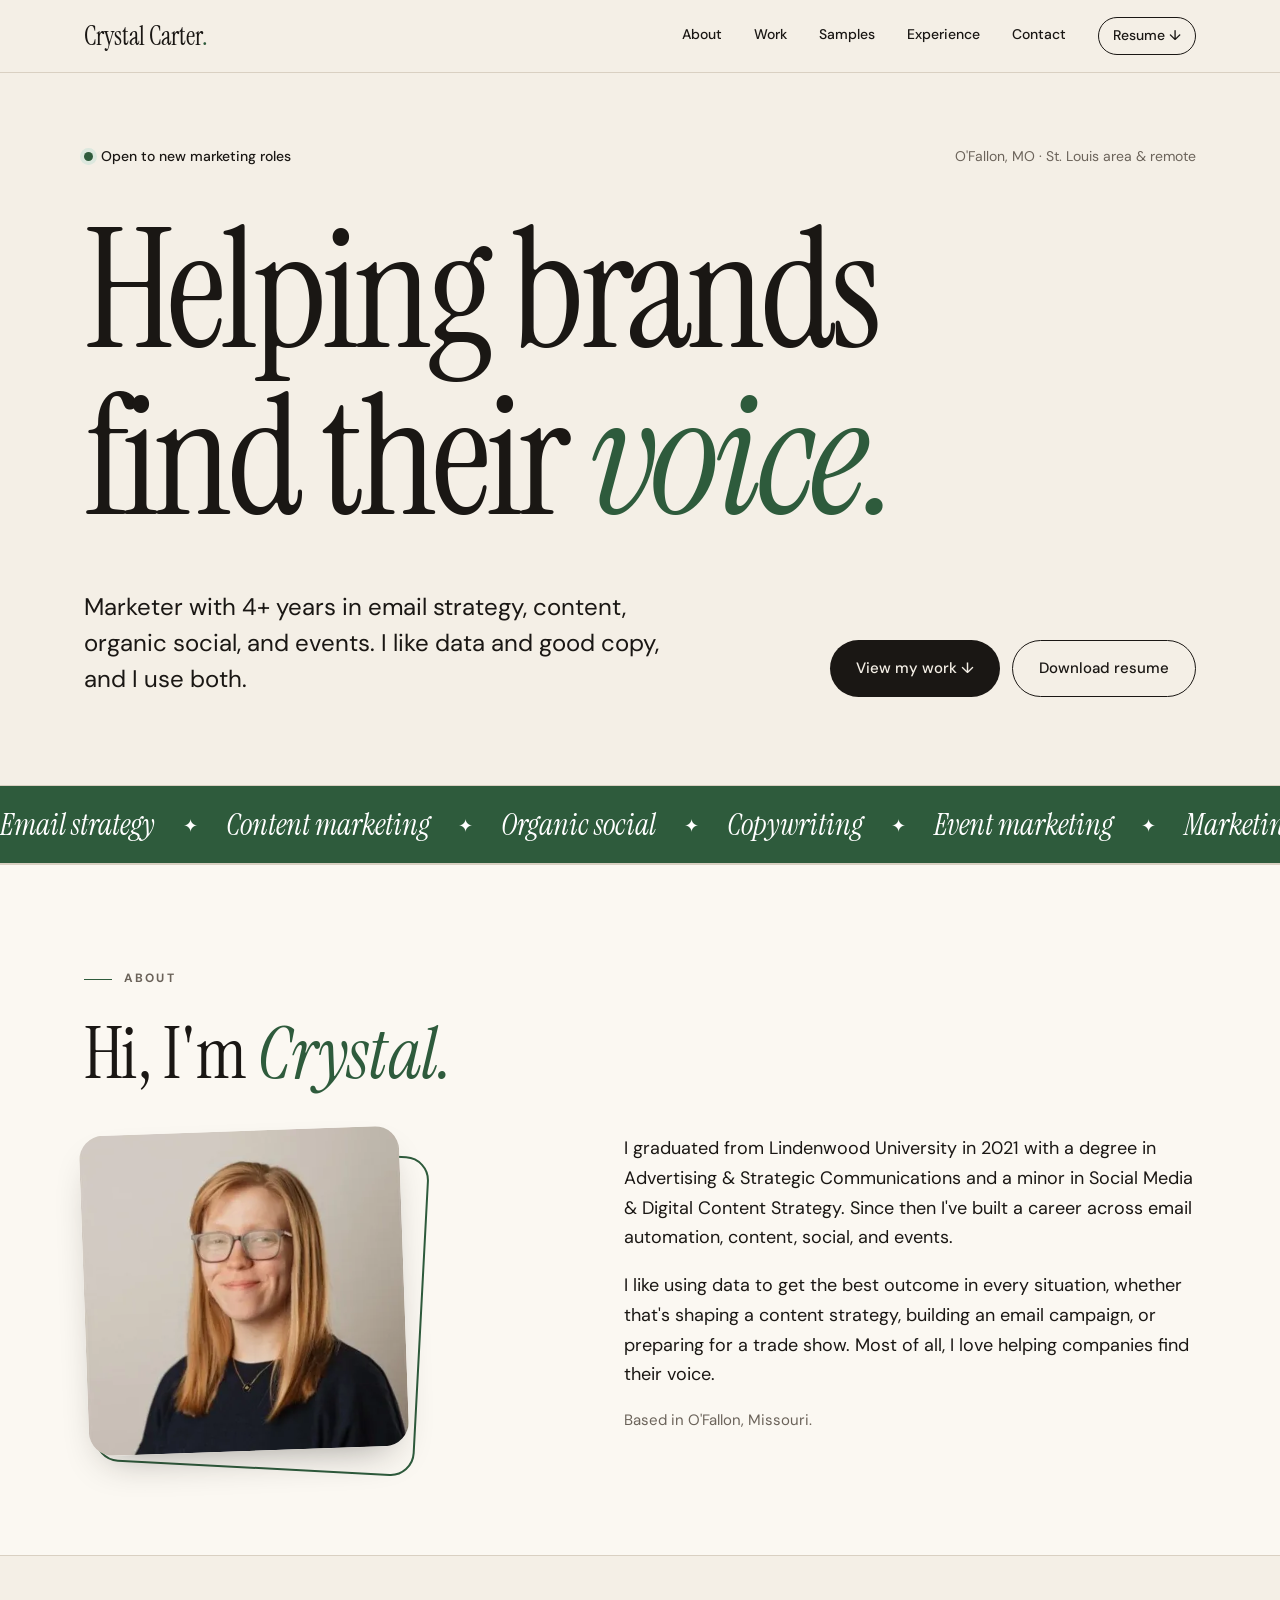
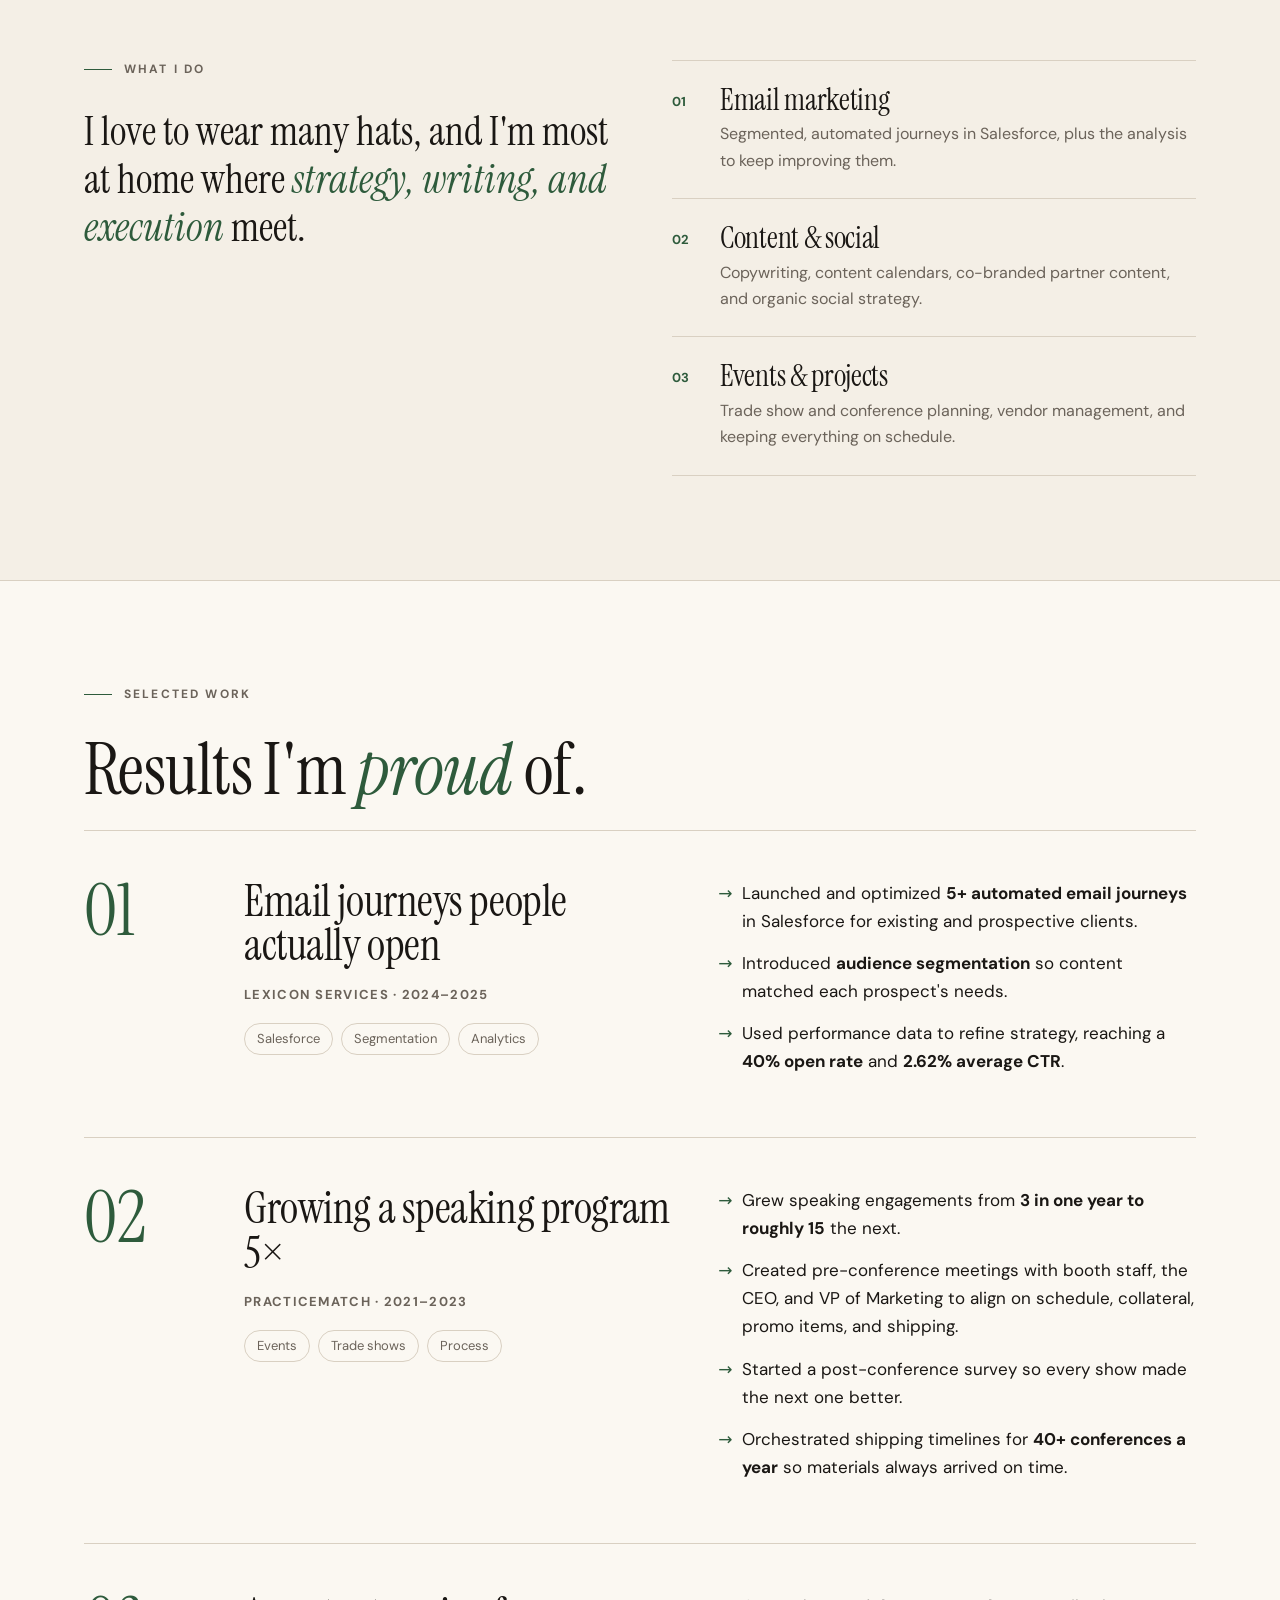
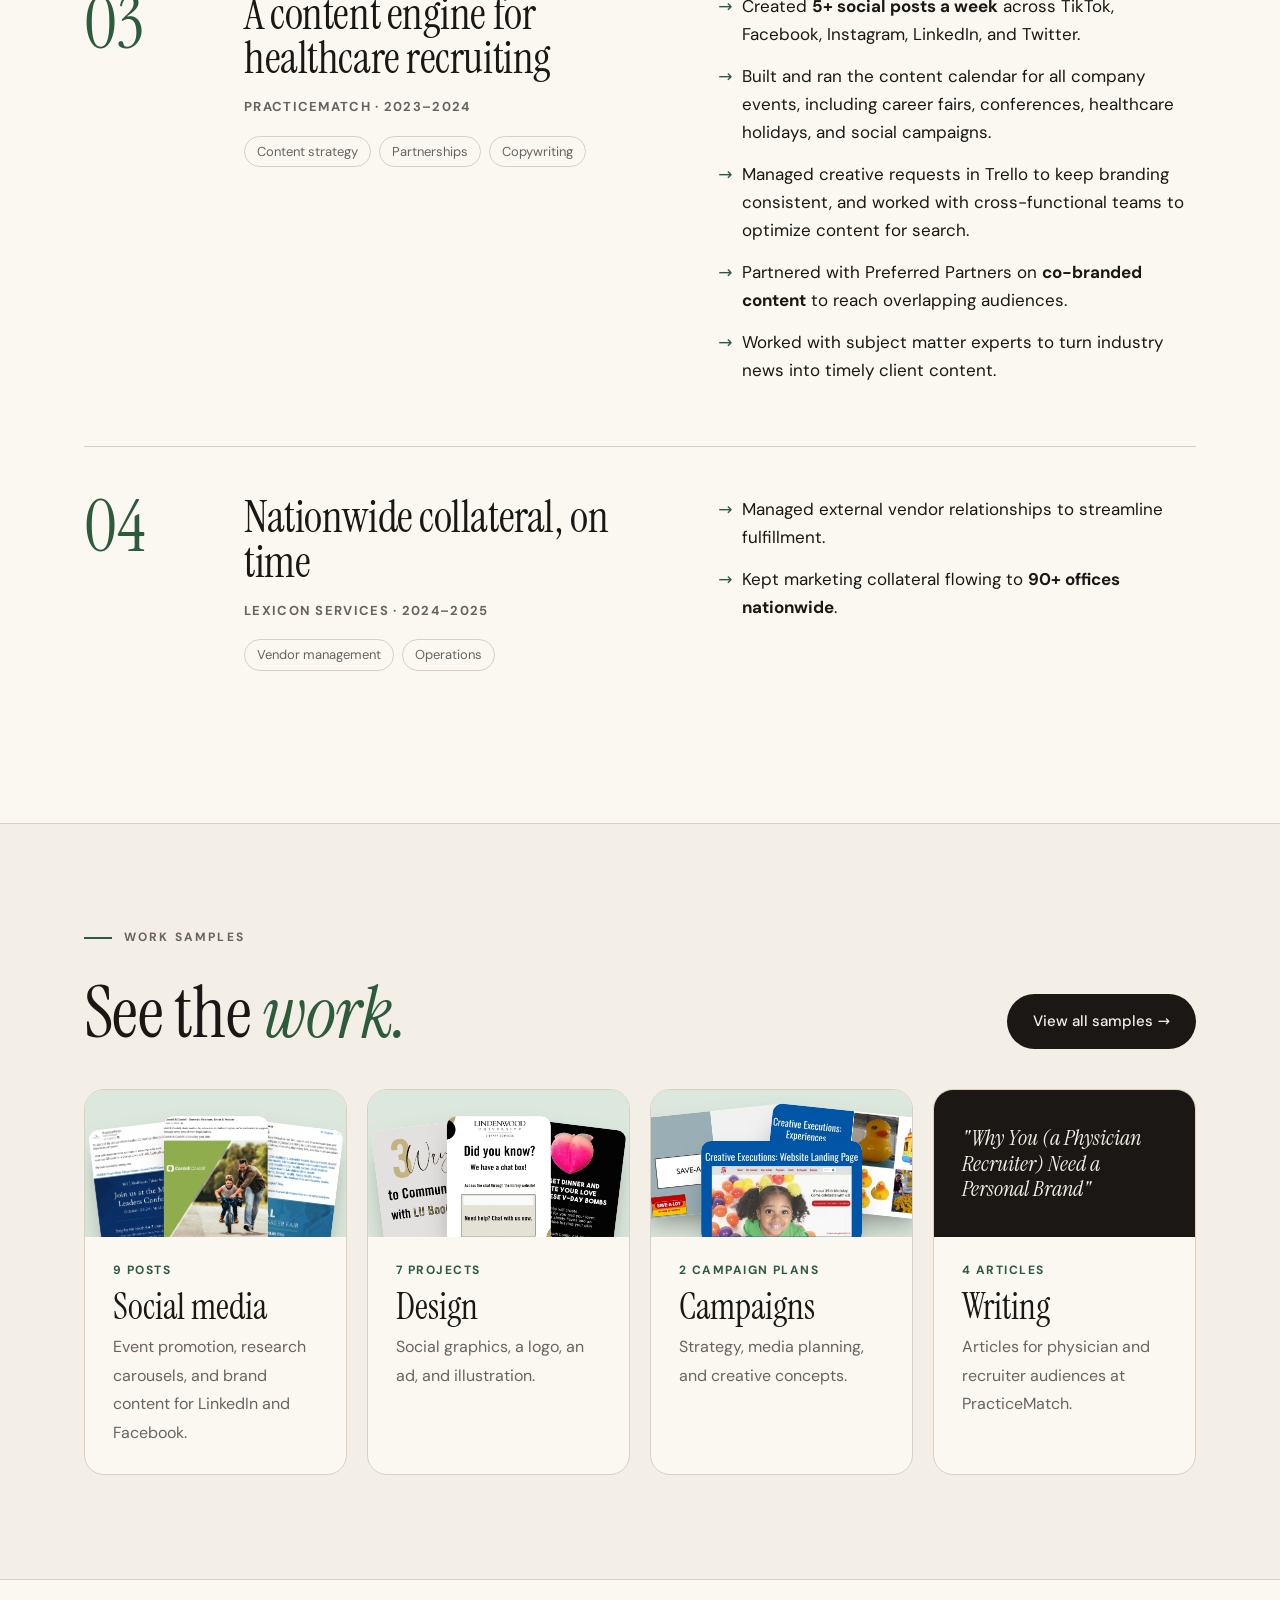
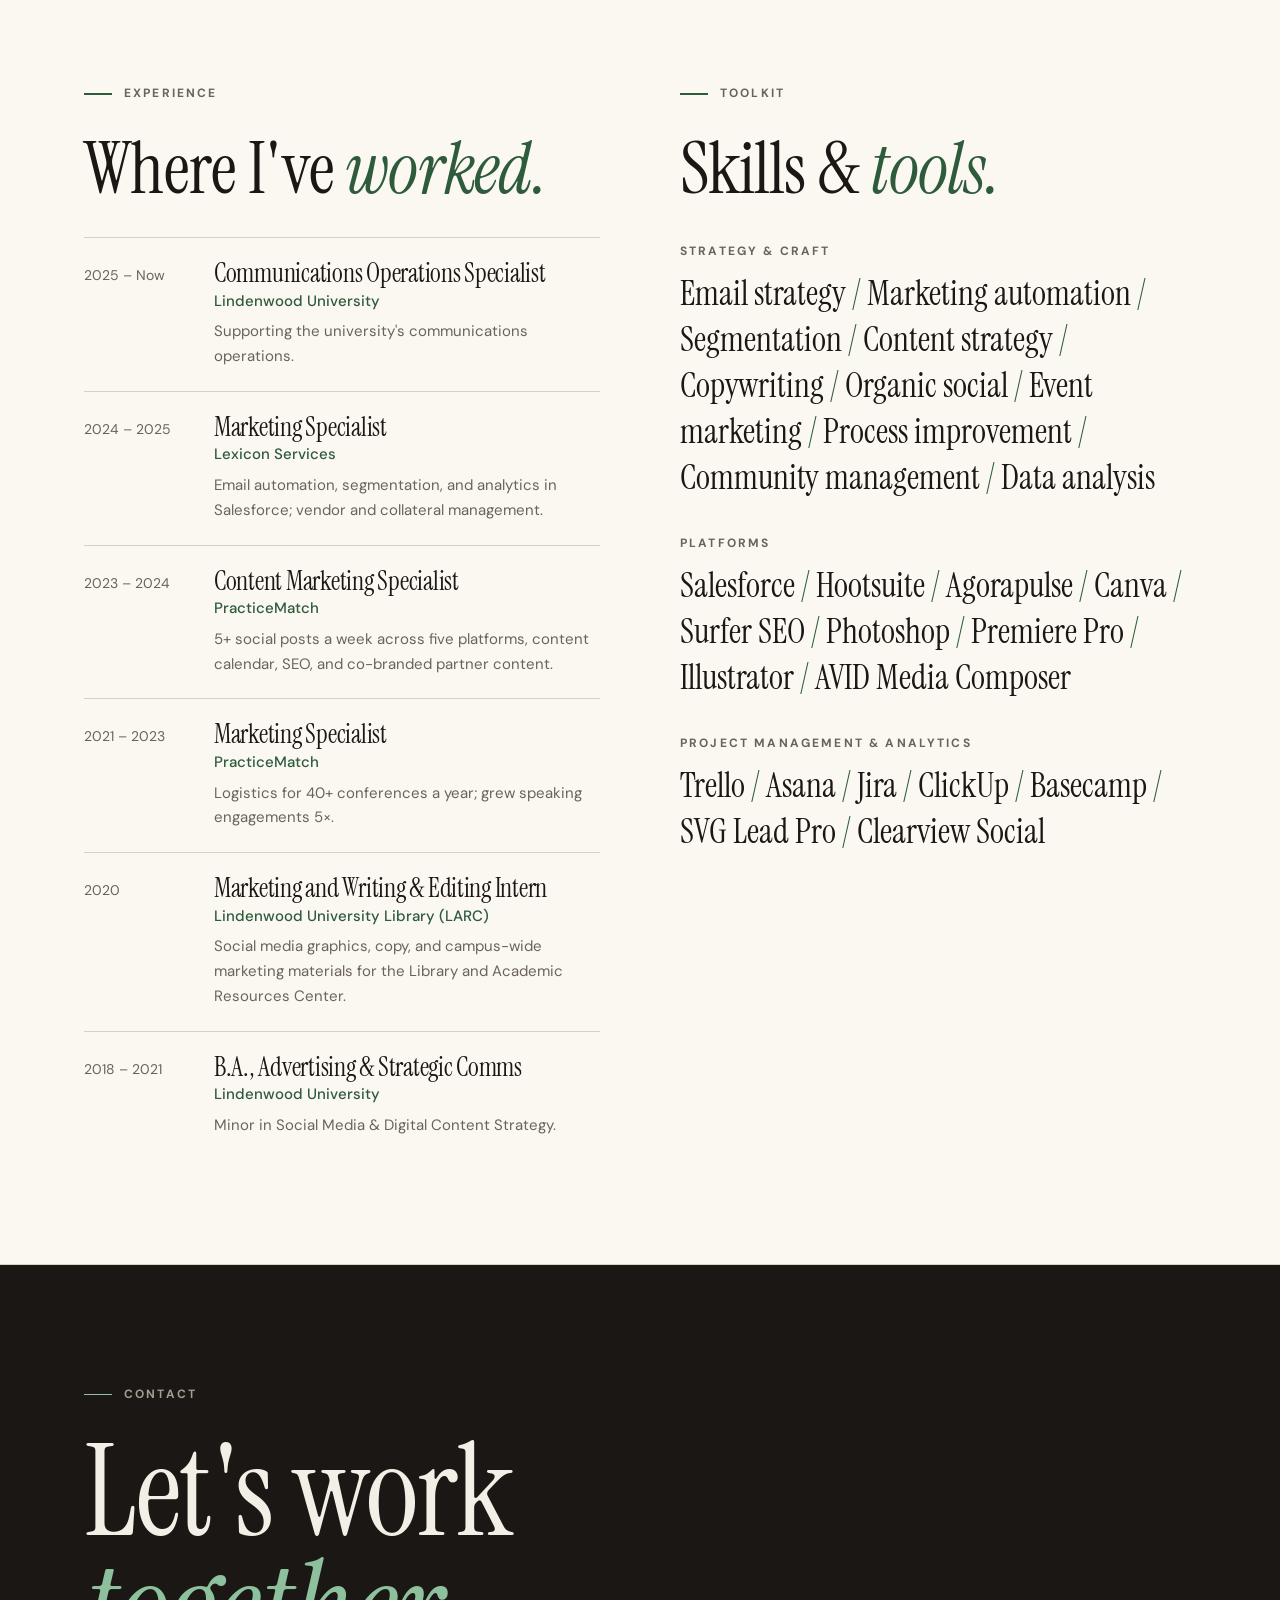
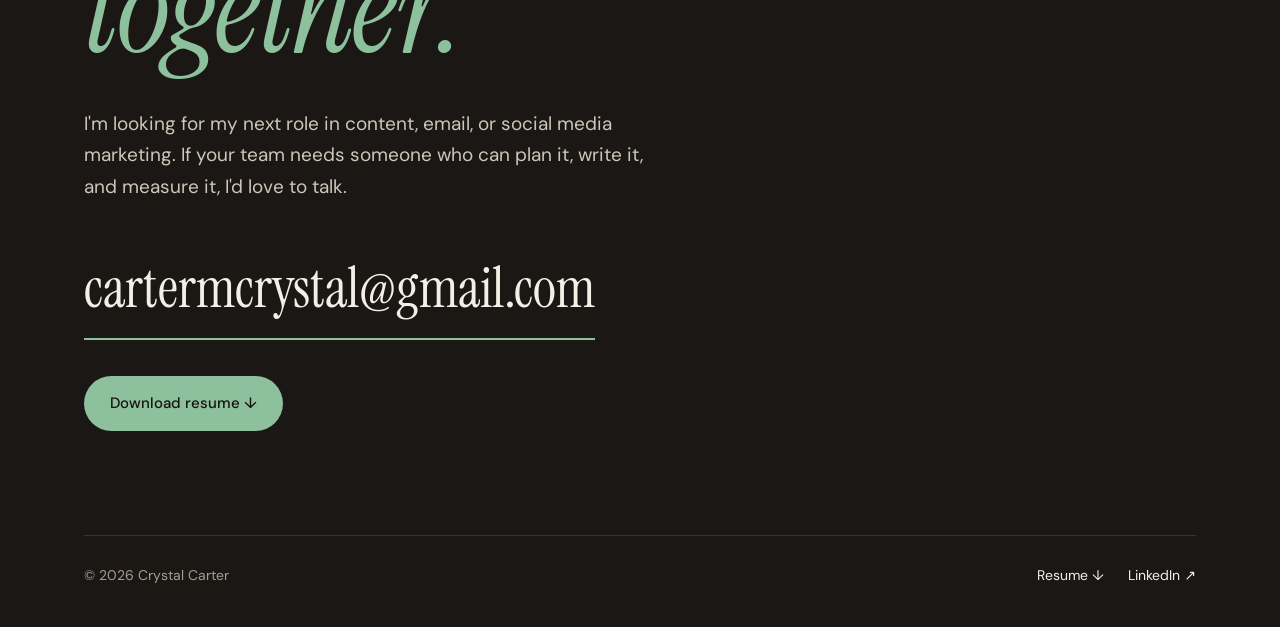
==== commit c5ba3bd7: "Remove By the numbers stats section Co-Authored-By: Claude Opus 5.5 <noreply@anthropic.com>" ====
--- a/index.html
+++ b/index.html
@@ -98,18 +98,6 @@
   </section>
 
   <section>
-    <div class="wrap">
-      <div class="label">By the numbers</div>
-      <div class="stats reveal">
-        <div class="stat"><b>40<sup>%</sup></b><span>email open rate across Salesforce journeys</span></div>
-        <div class="stat"><b>2.62<sup>%</sup></b><span>average email click-through rate</span></div>
-        <div class="stat"><b>5<sup>×</sup></b><span>growth in speaking engagements, from 3 to ~15</span></div>
-        <div class="stat"><b>90<sup>+</sup></b><span>offices supplied with marketing collateral nationwide</span></div>
-      </div>
-    </div>
-  </section>
-
-  <section style="padding-top:0">
     <div class="wrap intro">
       <div>
         <div class="label">What I do</div>
--- a/styles.css
+++ b/styles.css
@@ -65,7 +65,7 @@
 .hero-top { display: flex; justify-content: space-between; flex-wrap: wrap; gap: 12px; font-size: 14px; color: var(--muted); margin-bottom: 40px; }
 .status { display: inline-flex; align-items: center; gap: 8px; color: var(--ink); font-weight: 500; }
 .status::before { content: ""; width: 9px; height: 9px; border-radius: 50%; background: var(--accent); box-shadow: 0 0 0 4px var(--accent-soft); }
-.hero h1 { font-size: clamp(64px, 13vw, 176px); line-height: .9; letter-spacing: -.03em; }
+.hero h1 { font-size: clamp(64px, 13vw, 176px); line-height: 1; letter-spacing: -.03em; }
 .hero-bottom { display: grid; grid-template-columns: 1.3fr 1fr; gap: 48px; margin-top: 48px; align-items: end; }
 .hero-bottom p { font-size: clamp(19px, 2.1vw, 24px); line-height: 1.5; margin: 0; max-width: 600px; }
 .ctas { display: flex; flex-wrap: wrap; gap: 12px; justify-content: flex-end; }
@@ -87,18 +87,6 @@
 .marquee span { font-family: "Instrument Serif", Georgia, serif; font-style: italic; font-size: 30px; padding: 14px 0; white-space: nowrap; }
 .marquee span::after { content: "✦"; font-style: normal; font-size: 18px; margin: 0 28px; vertical-align: middle; }
 @keyframes scroll { to { transform: translateX(-50%); } }
-
-/* Stats */
-.stats { display: grid; grid-template-columns: repeat(4, 1fr); }
-.stat { padding: 8px 28px; border-left: 1px solid var(--line); }
-.stat:first-child { border-left: 0; padding-left: 0; }
-.stat b { display: block; font-family: "Instrument Serif", Georgia, serif; font-weight: 400; font-size: clamp(56px, 7vw, 88px); line-height: 1; }
-.stat b sup { font-size: .45em; color: var(--accent); vertical-align: top; position: relative; top: .2em; }
-.stat span { display: block; color: var(--muted); font-size: 15px; margin-top: 10px; max-width: 220px; }
-@media (max-width: 860px) {
-  .stats { grid-template-columns: repeat(2, 1fr); row-gap: 40px; }
-  .stat:nth-child(3) { border-left: 0; padding-left: 0; }
-}
 
 /* Intro / services */
 .intro { display: grid; grid-template-columns: 1fr 1fr; gap: 64px; }
@@ -171,7 +159,7 @@
 .page-hero { padding: 64px 0 72px; border-bottom: 1px solid var(--line); }
 .page-hero .back { display: inline-block; font-size: 14px; color: var(--muted); text-decoration: none; margin-bottom: 32px; }
 .page-hero .back:hover { color: var(--accent); }
-.page-hero h1 { font-size: clamp(60px, 11vw, 140px); line-height: .92; letter-spacing: -.03em; }
+.page-hero h1 { font-size: clamp(60px, 11vw, 140px); line-height: 1; letter-spacing: -.03em; }
 .page-hero p { font-size: clamp(18px, 2vw, 22px); max-width: 640px; margin: 28px 0 32px; }
 .jump { display: flex; flex-wrap: wrap; gap: 12px; }
 .jump a {
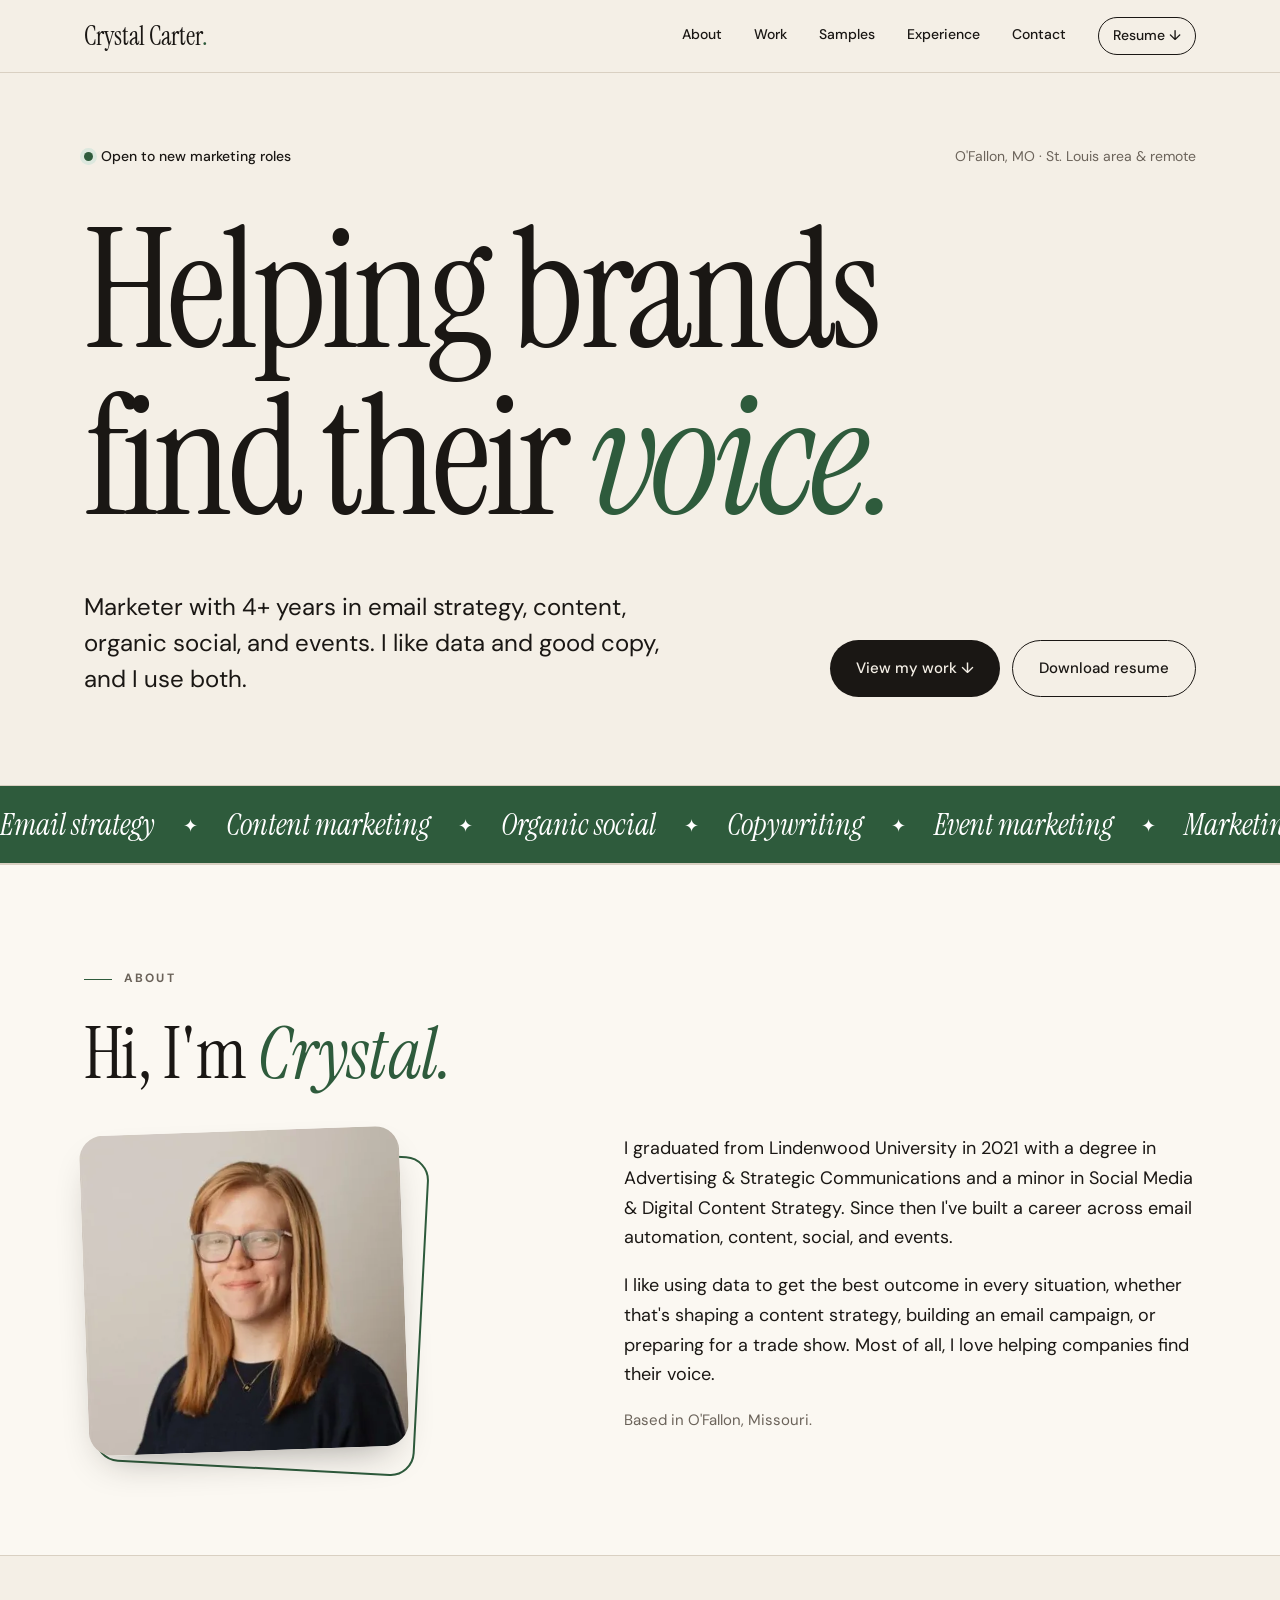
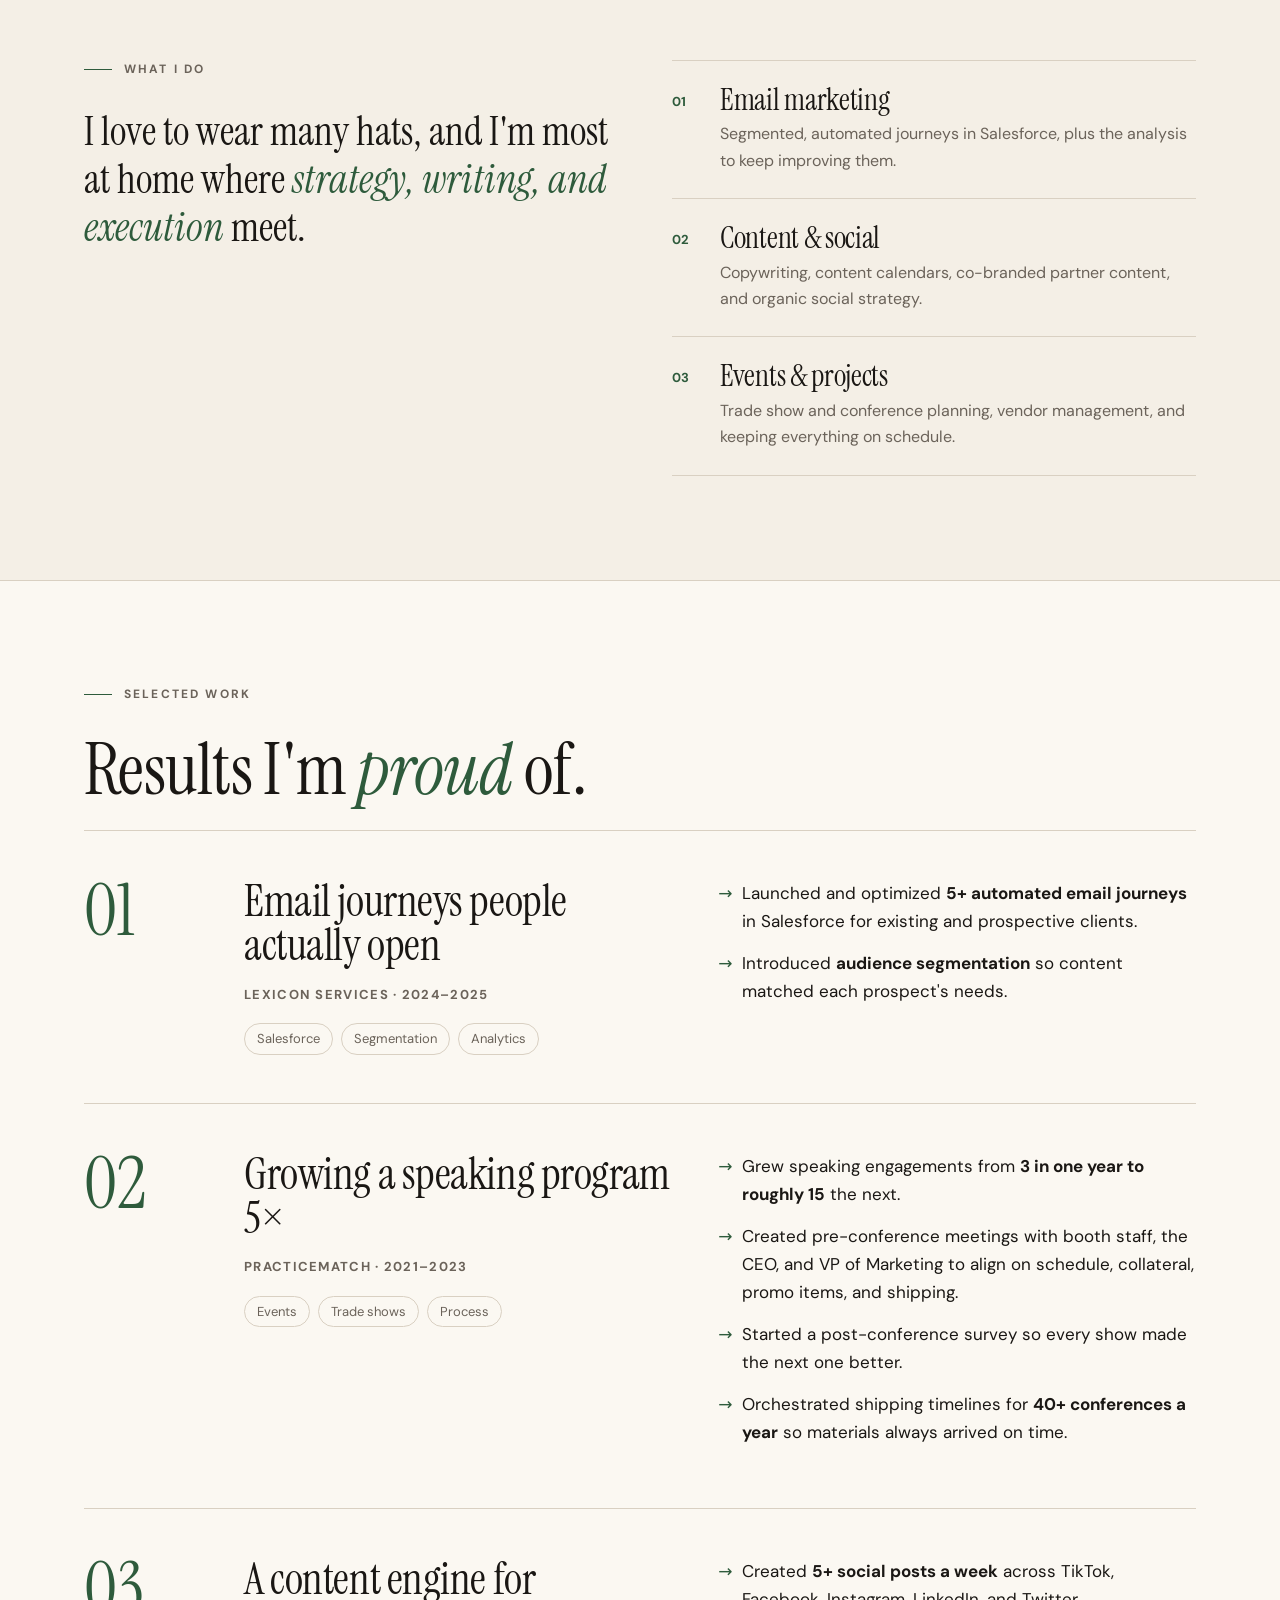
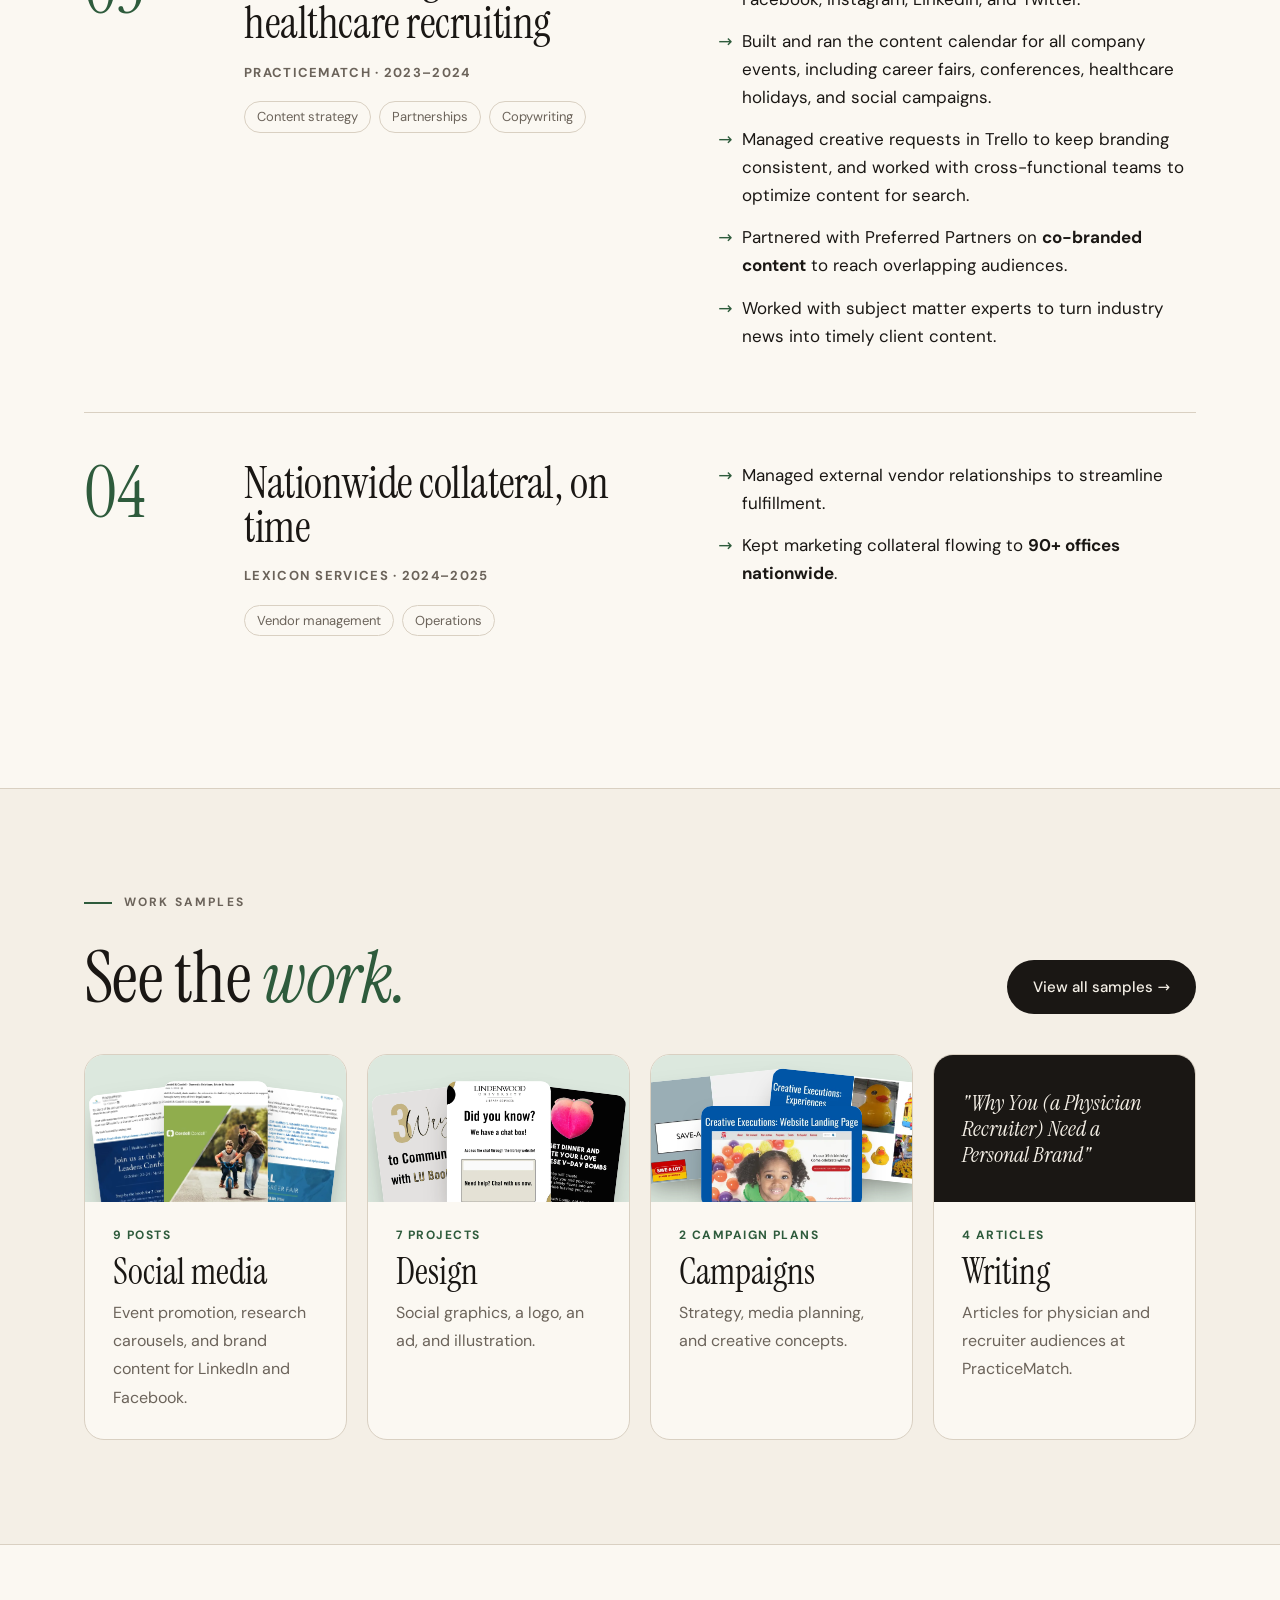
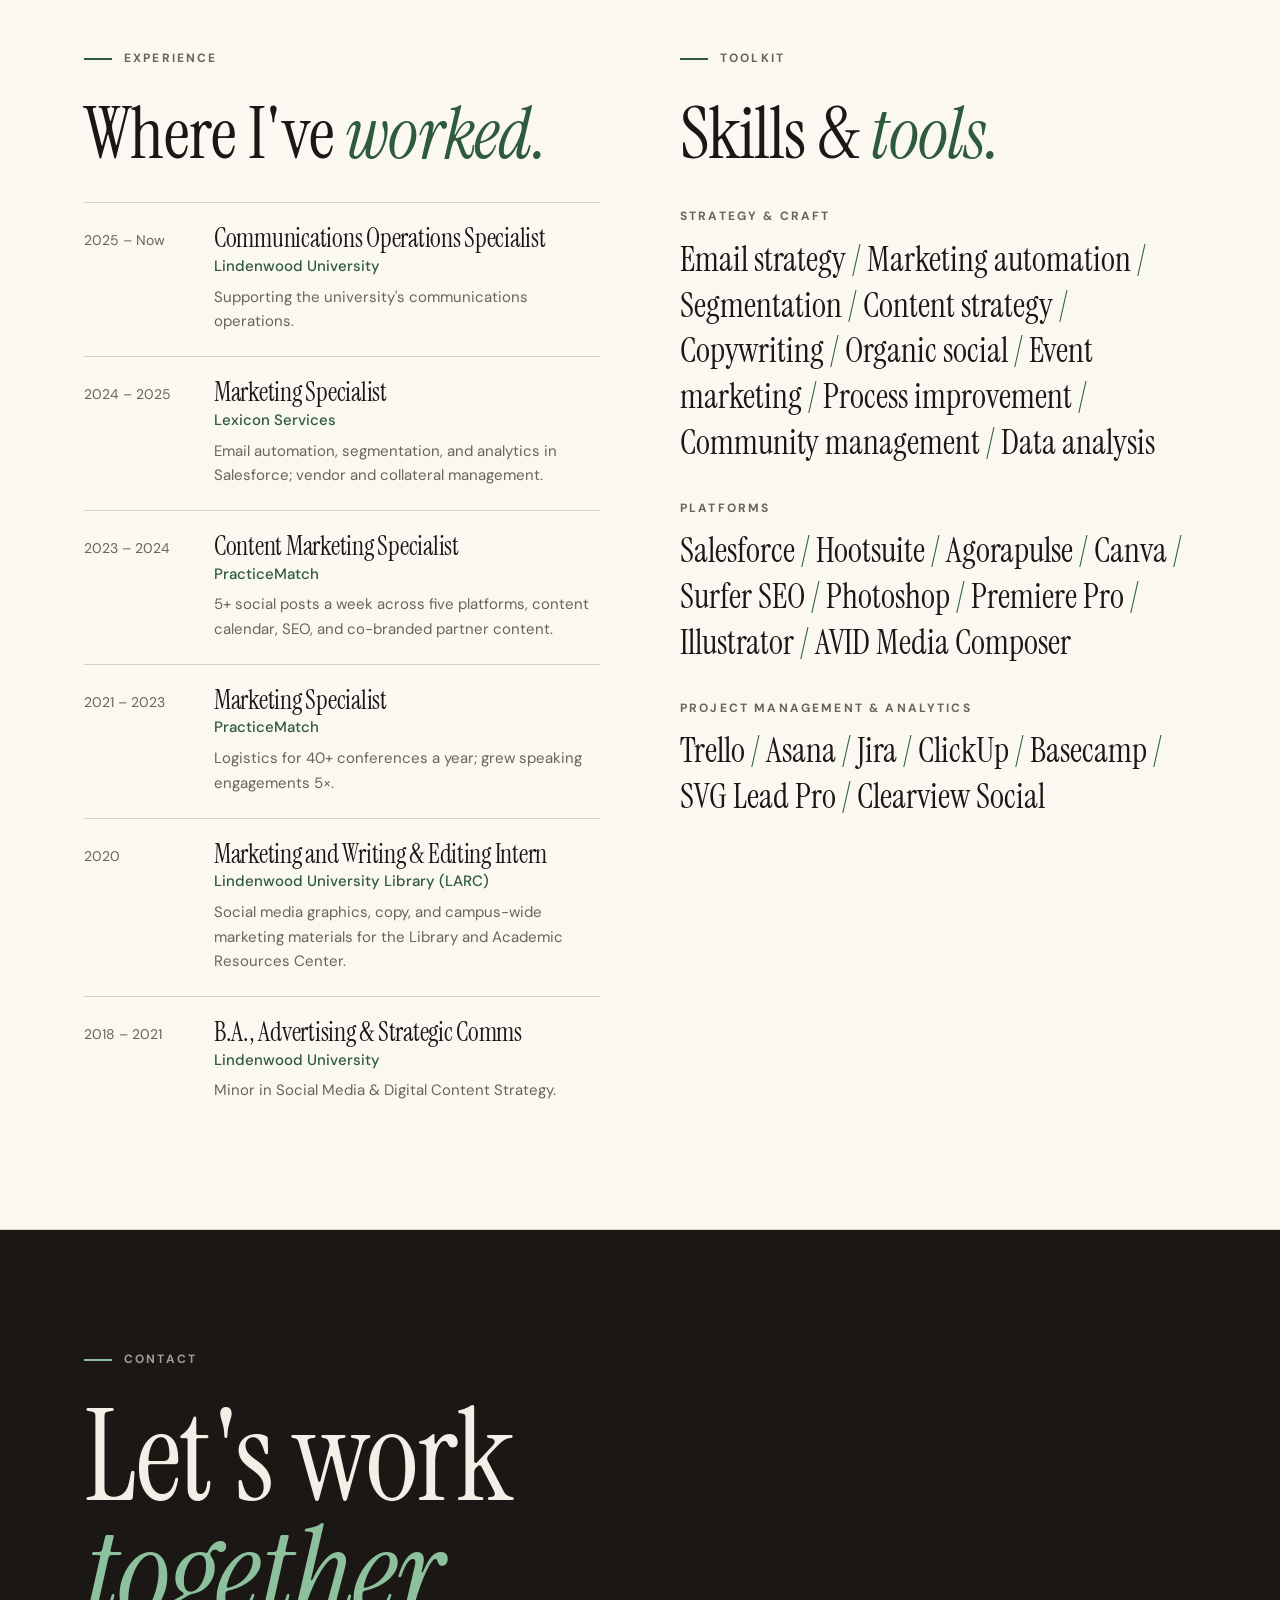
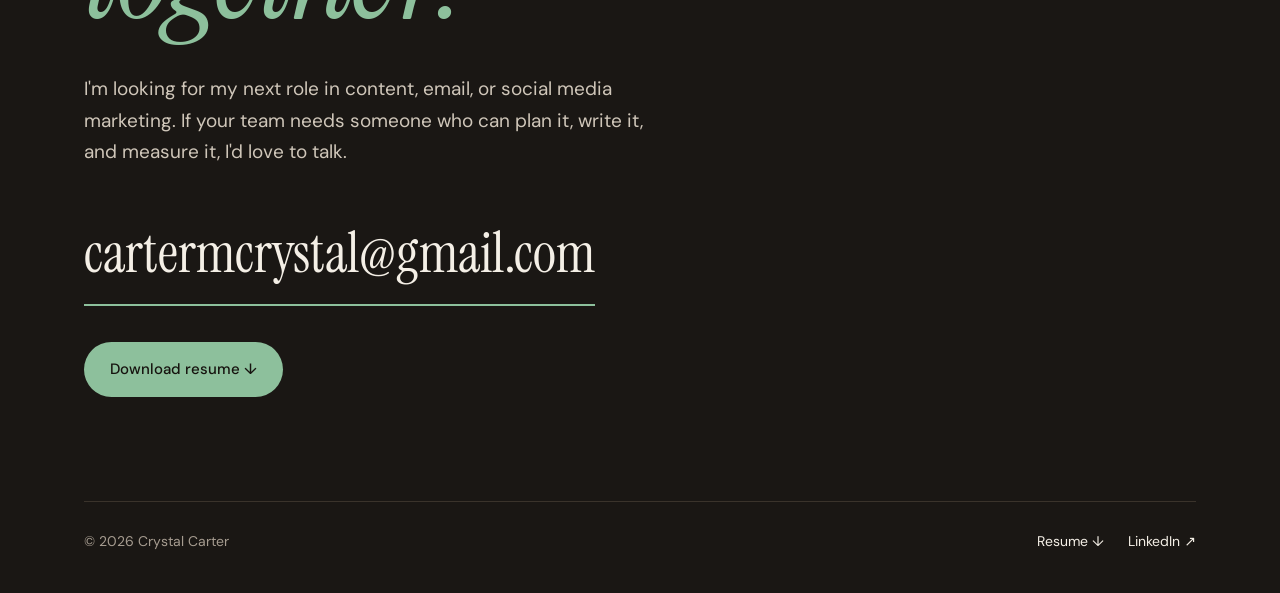
==== commit 05cf7746: "Drop open-rate and CTR figures from email case study and share text Co-Authored-By: Claude Opus 5.5 " ====
--- a/index.html
+++ b/index.html
@@ -6,7 +6,7 @@
   <title>Crystal Carter | Content & Email Marketing</title>
   <meta name="description" content="Crystal Carter is a St. Louis–area marketer specializing in email marketing, content strategy, organic social, and event marketing.">
   <meta property="og:title" content="Crystal Carter | Content & Email Marketing">
-  <meta property="og:description" content="Marketer with 4+ years in email strategy, content, organic social, and events. 40% email open rates, 5x growth in speaking engagements.">
+  <meta property="og:description" content="Marketer with 4+ years in email strategy, content, organic social, and events. 5x growth in speaking engagements.">
   <meta property="og:type" content="website">
   <meta property="og:site_name" content="Crystal Carter">
   <meta property="og:url" content="https://crystal-carter-portfolio.netlify.app/">
@@ -126,7 +126,6 @@
         <ul>
           <li>Launched and optimized <strong>5+ automated email journeys</strong> in Salesforce for existing and prospective clients.</li>
           <li>Introduced <strong>audience segmentation</strong> so content matched each prospect's needs.</li>
-          <li>Used performance data to refine strategy, reaching a <strong>40% open rate</strong> and <strong>2.62% average CTR</strong>.</li>
         </ul>
       </article>
 
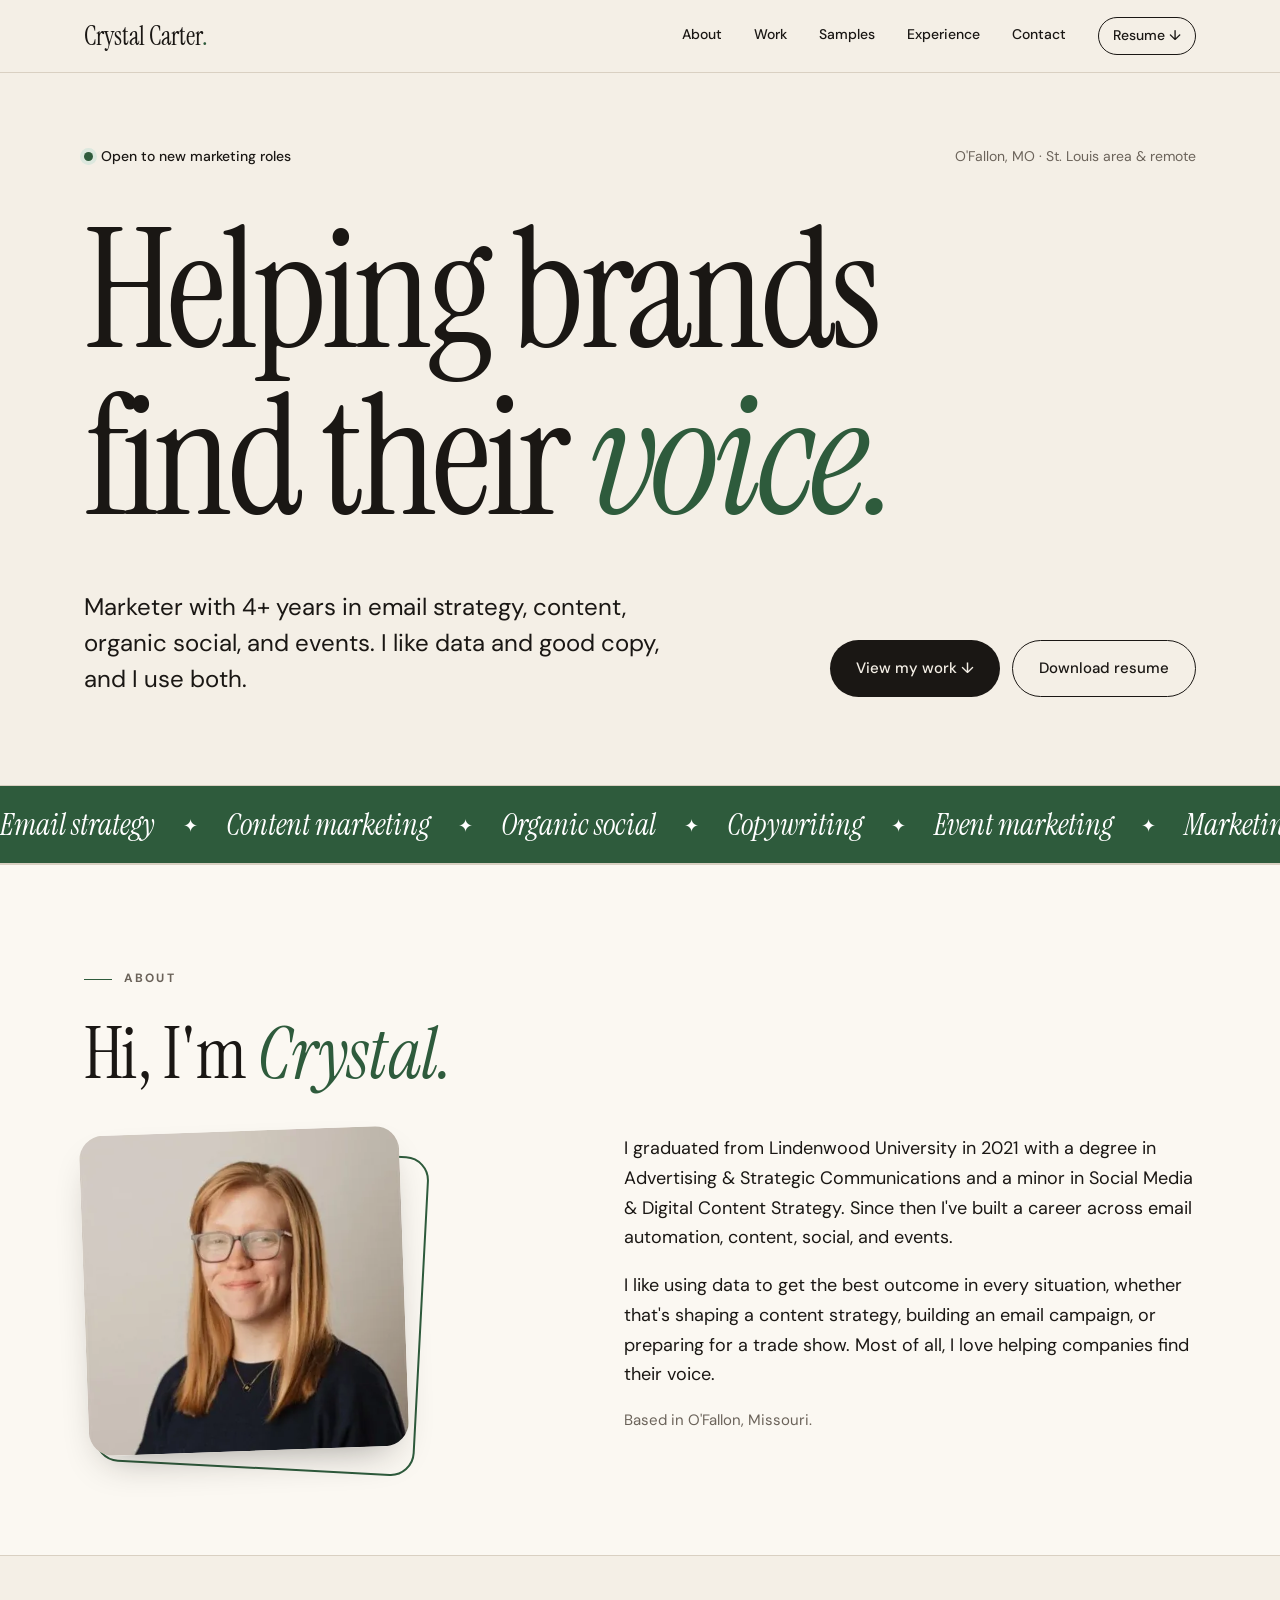
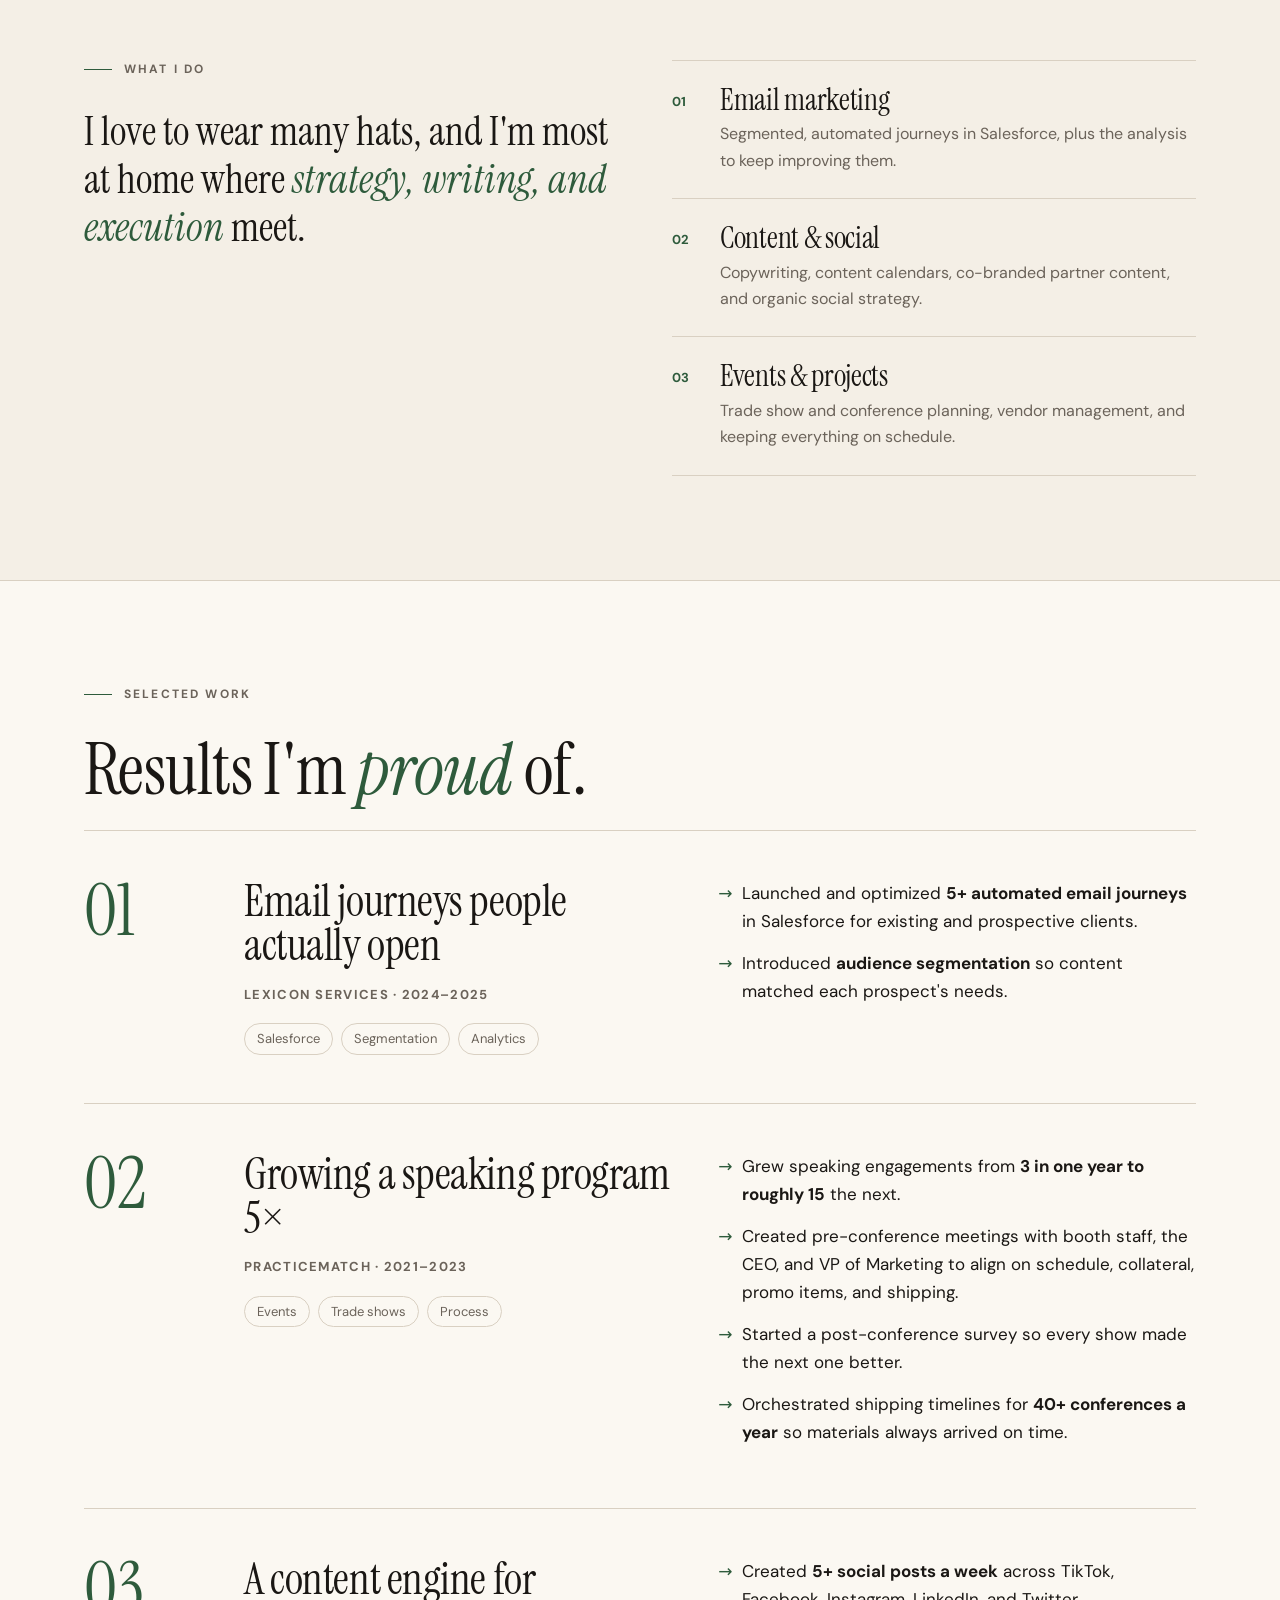
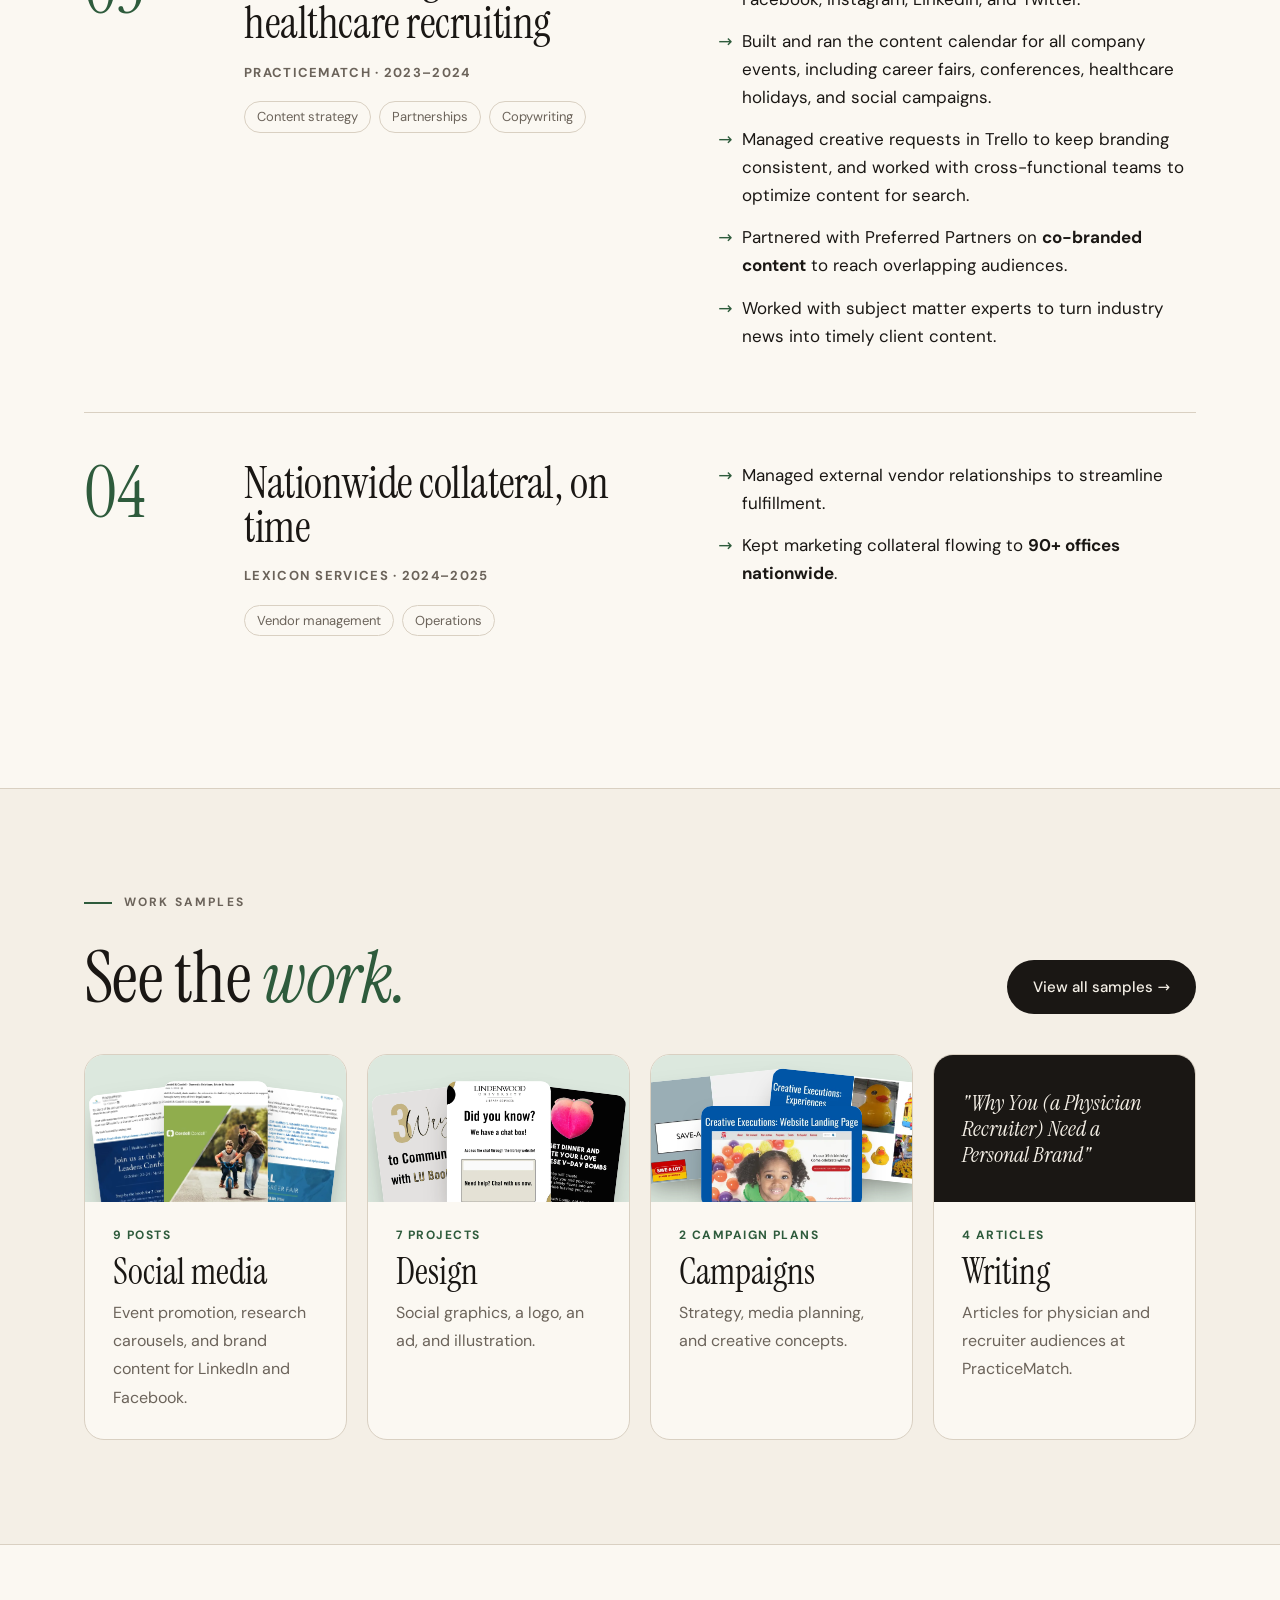
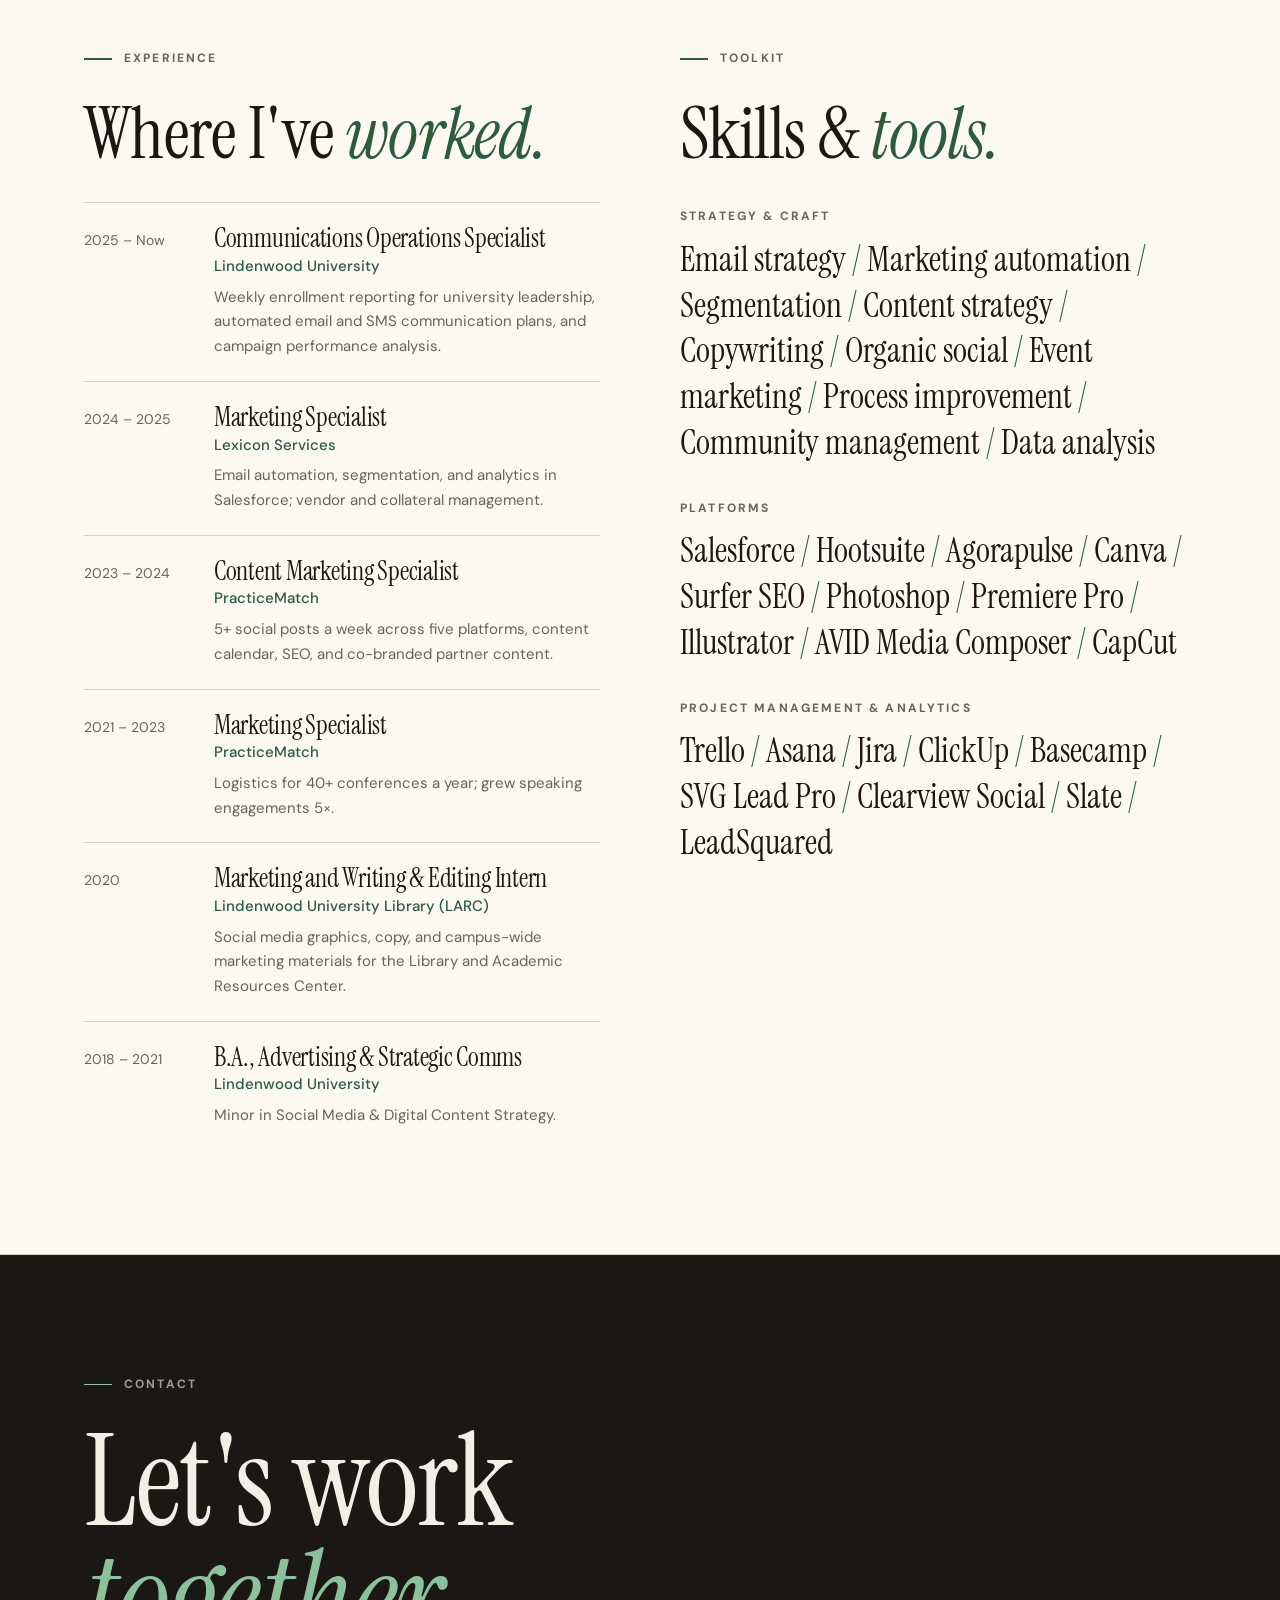
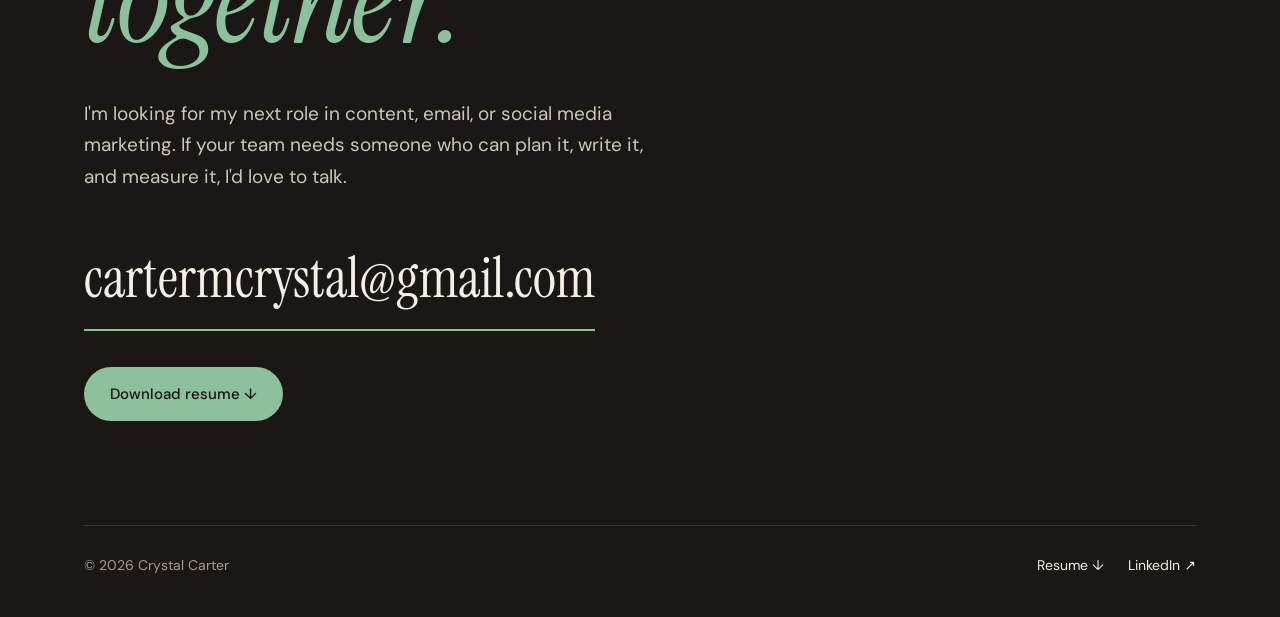
==== commit fe67cdc6: "Update resume from Crystal's latest version, with fixes, and sync site Rebuild the resume PDF from a" ====
--- a/index.html
+++ b/index.html
@@ -240,8 +240,7 @@
             <div>
               <h3>Communications Operations Specialist</h3>
               <div class="co">Lindenwood University</div>
-              <!-- TODO: add 1–2 sentences about this role -->
-              <p>Supporting the university's communications operations.</p>
+              <p>Weekly enrollment reporting for university leadership, automated email and SMS communication plans, and campaign performance analysis.</p>
             </div>
           </div>
           <div class="role reveal">
@@ -295,11 +294,11 @@
         </div>
         <div class="skills">
           <h3>Platforms</h3>
-          <div class="skill-list"><span>Salesforce</span><span>Hootsuite</span><span>Agorapulse</span><span>Canva</span><span>Surfer SEO</span><span>Photoshop</span><span>Premiere Pro</span><span>Illustrator</span><span>AVID Media Composer</span></div>
+          <div class="skill-list"><span>Salesforce</span><span>Hootsuite</span><span>Agorapulse</span><span>Canva</span><span>Surfer SEO</span><span>Photoshop</span><span>Premiere Pro</span><span>Illustrator</span><span>AVID Media Composer</span><span>CapCut</span></div>
         </div>
         <div class="skills">
           <h3>Project management &amp; analytics</h3>
-          <div class="skill-list"><span>Trello</span><span>Asana</span><span>Jira</span><span>ClickUp</span><span>Basecamp</span><span>SVG Lead Pro</span><span>Clearview Social</span></div>
+          <div class="skill-list"><span>Trello</span><span>Asana</span><span>Jira</span><span>ClickUp</span><span>Basecamp</span><span>SVG Lead Pro</span><span>Clearview Social</span><span>Slate</span><span>LeadSquared</span></div>
         </div>
       </div>
     </div>
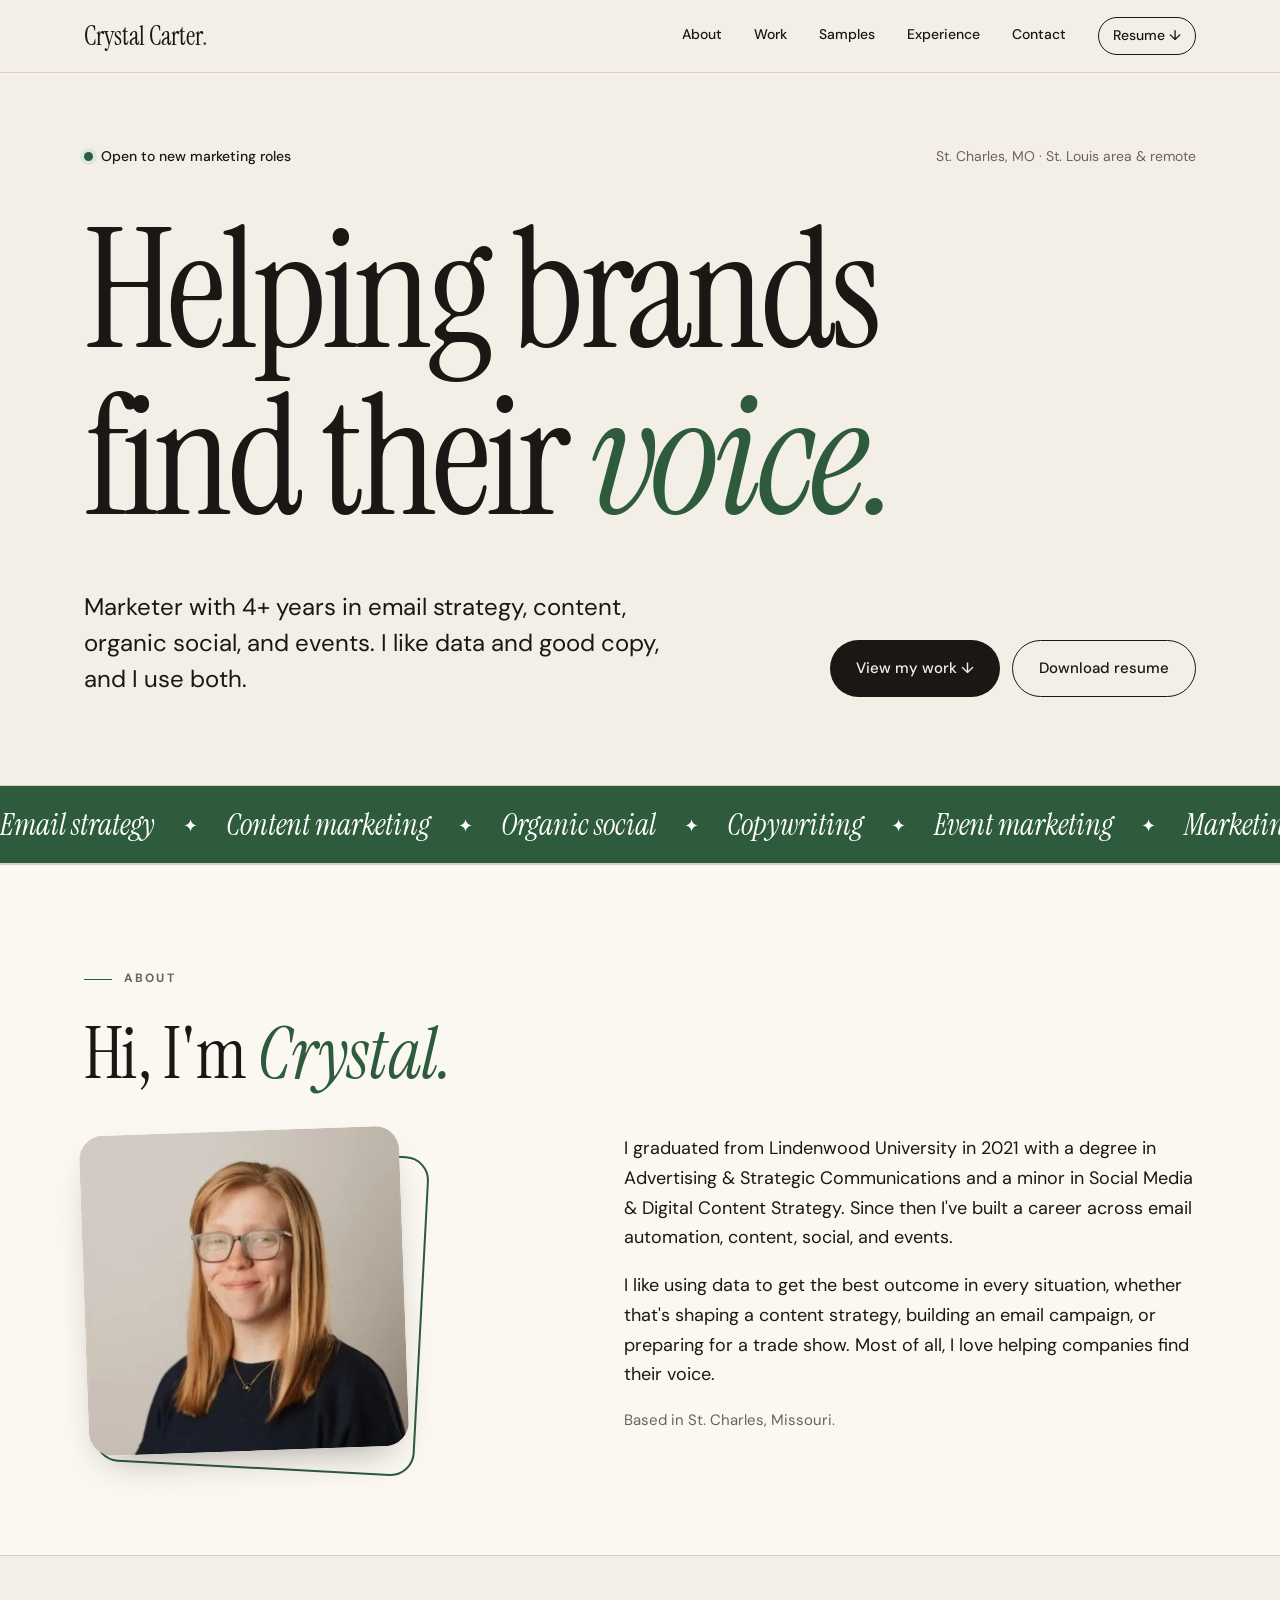
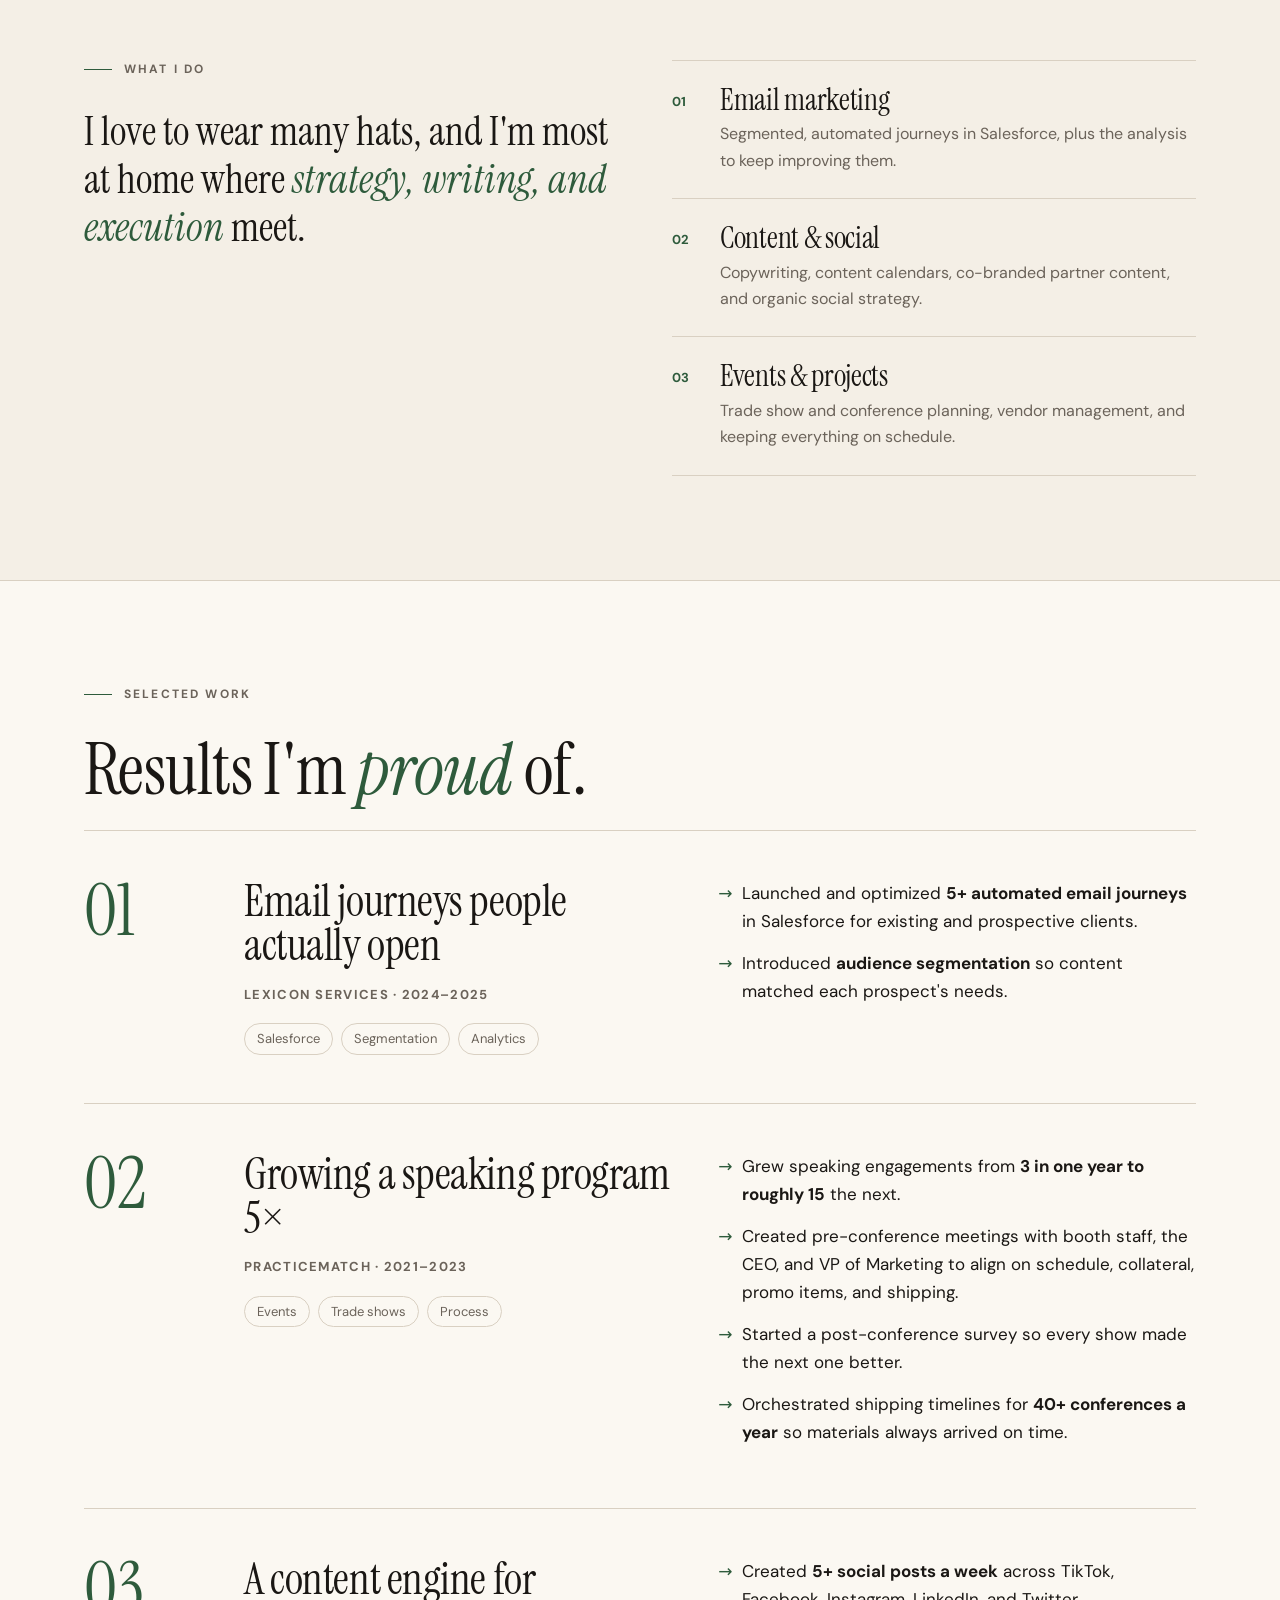
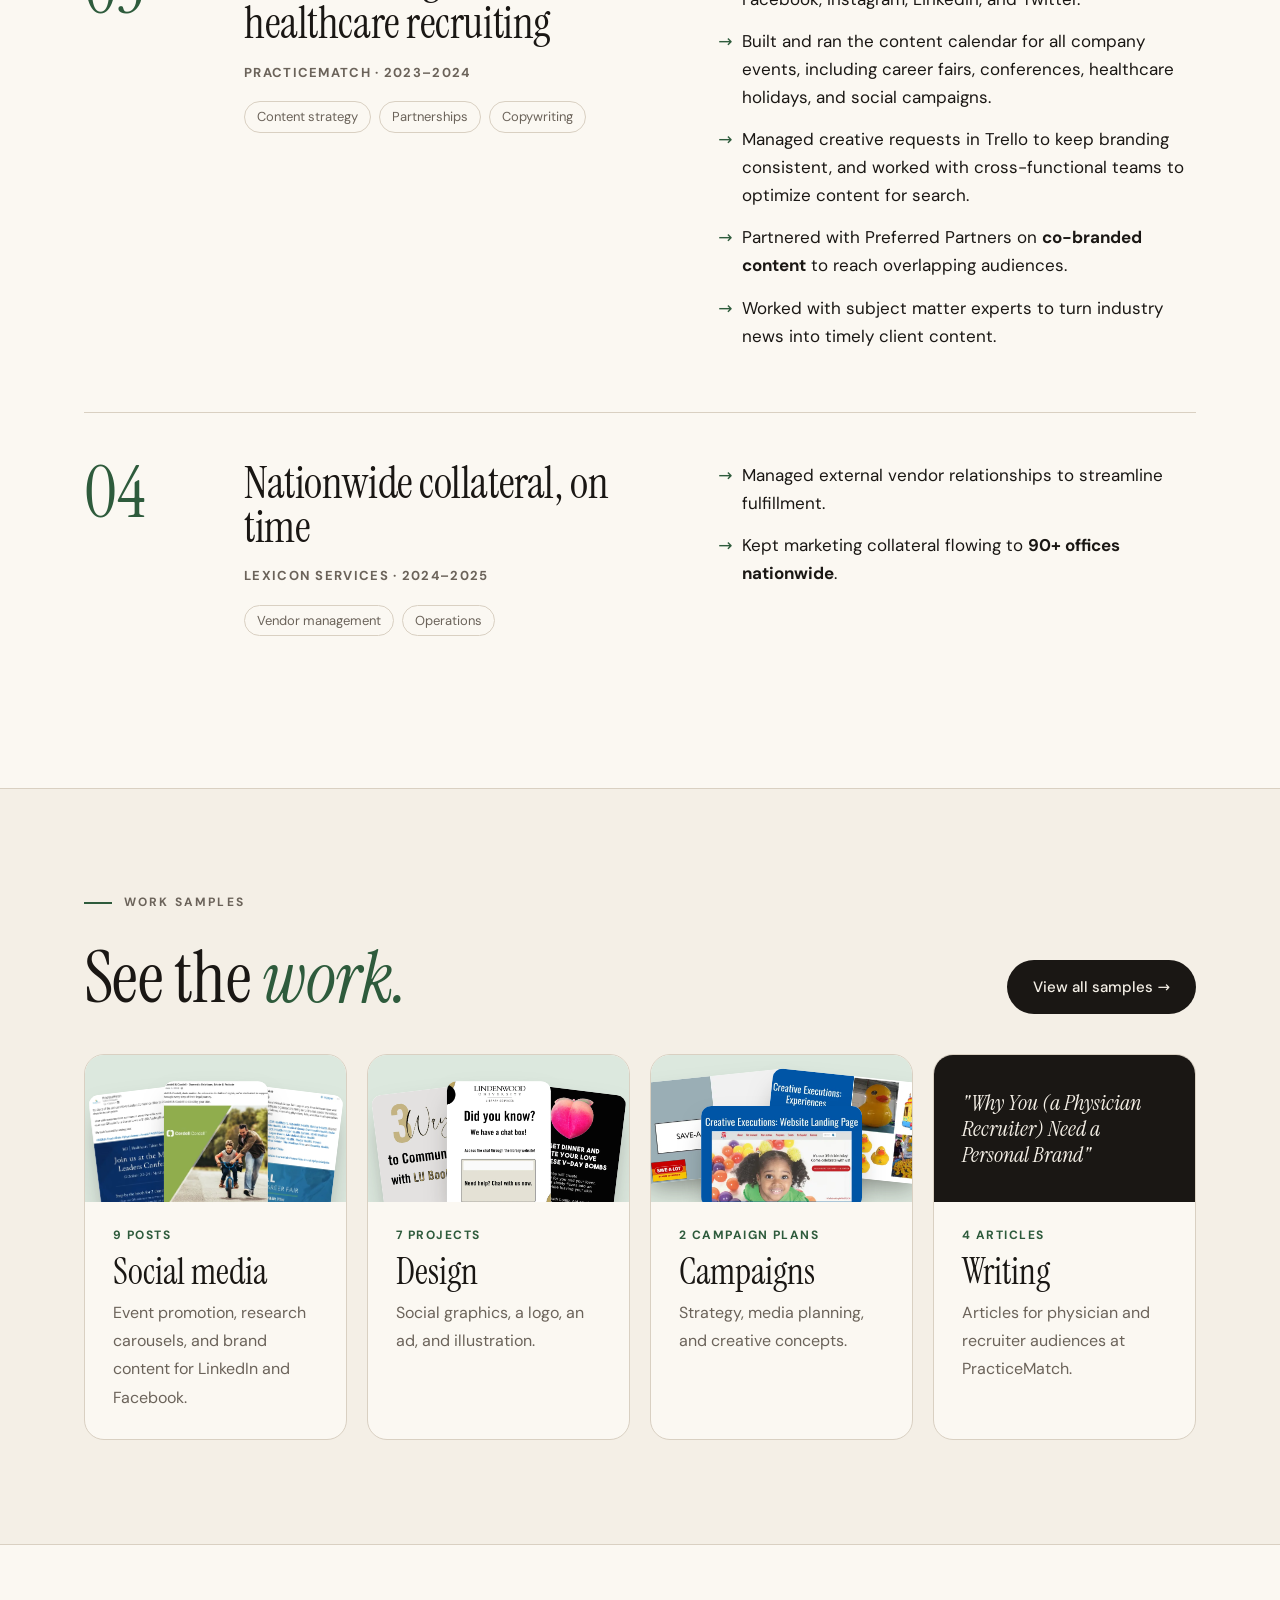
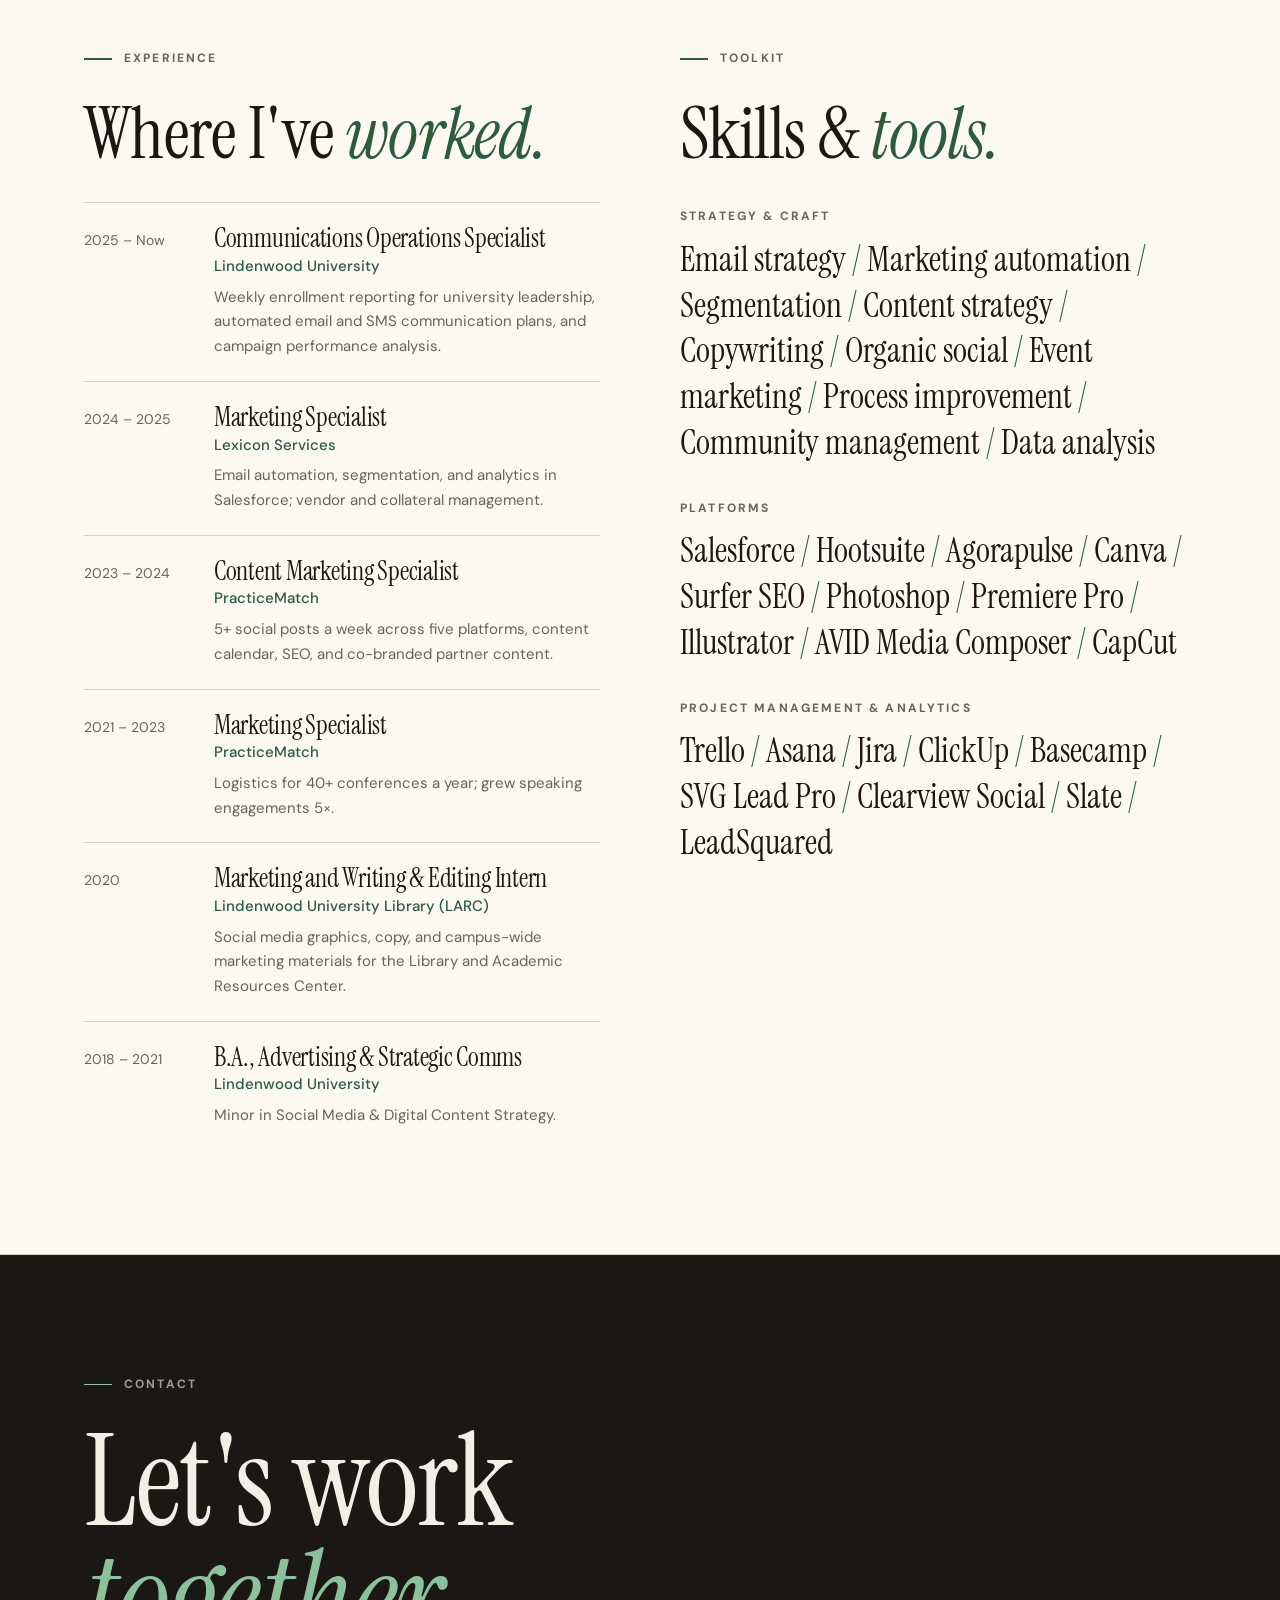
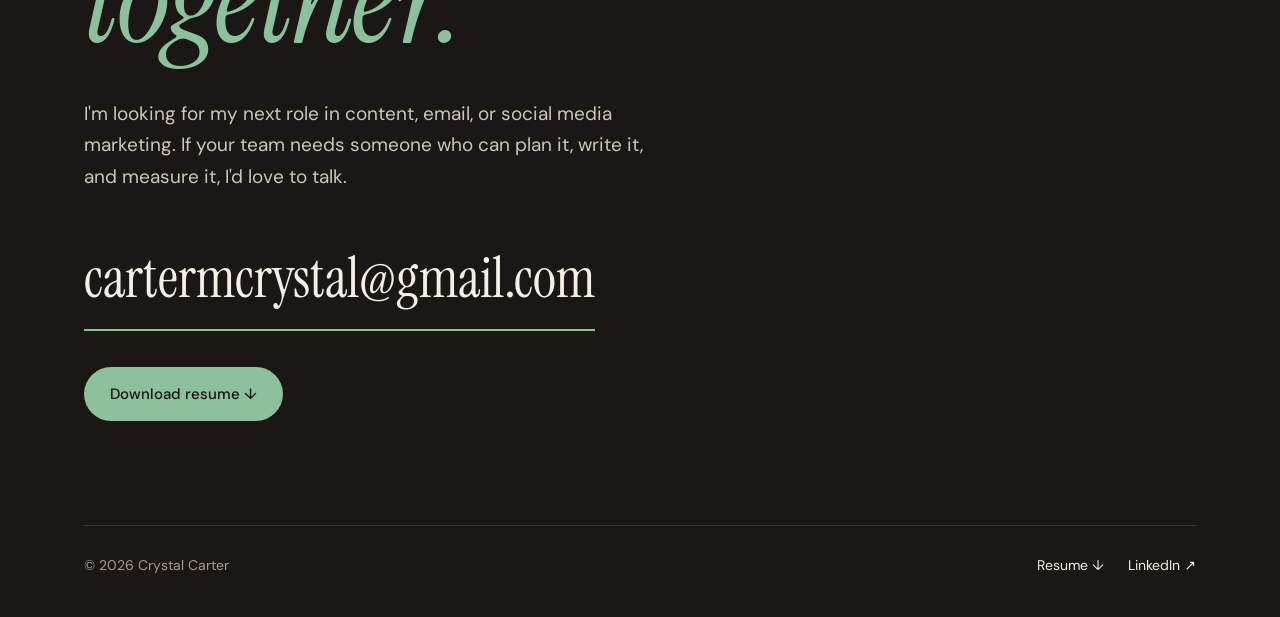
==== commit 93a18929: "Make resume ATS-friendly and move location to St. Charles Add a professional summary, location in th" ====
--- a/index.html
+++ b/index.html
@@ -32,7 +32,7 @@
     "url": "https://crystal-carter-portfolio.netlify.app/",
     "image": "https://crystal-carter-portfolio.netlify.app/images/crystal-carter.webp",
     "email": "mailto:cartermcrystal@gmail.com",
-    "address": { "@type": "PostalAddress", "addressLocality": "O'Fallon", "addressRegion": "MO", "addressCountry": "US" },
+    "address": { "@type": "PostalAddress", "addressLocality": "St. Charles", "addressRegion": "MO", "addressCountry": "US" },
     "alumniOf": { "@type": "CollegeOrUniversity", "name": "Lindenwood University" },
     "knowsAbout": ["Email marketing", "Content marketing", "Social media strategy", "Copywriting", "Event marketing", "Marketing automation"],
     "sameAs": ["https://www.linkedin.com/in/crystalmcarter/"]
@@ -60,7 +60,7 @@
     <div class="wrap">
       <div class="hero-top">
         <span class="status">Open to new marketing roles</span>
-        <span>O'Fallon, MO · St. Louis area &amp; remote</span>
+        <span>St. Charles, MO · St. Louis area &amp; remote</span>
       </div>
       <h1>Helping brands<br>find their <em>voice.</em></h1>
       <div class="hero-bottom">
@@ -92,7 +92,7 @@
       <div class="reveal">
         <p>I graduated from Lindenwood University in 2021 with a degree in Advertising &amp; Strategic Communications and a minor in Social Media &amp; Digital Content Strategy. Since then I've built a career across email automation, content, social, and events.</p>
         <p>I like using data to get the best outcome in every situation, whether that's shaping a content strategy, building an email campaign, or preparing for a trade show. Most of all, I love helping companies find their voice.</p>
-        <p class="where">Based in O'Fallon, Missouri.</p>
+        <p class="where">Based in St. Charles, Missouri.</p>
       </div>
     </div>
   </section>
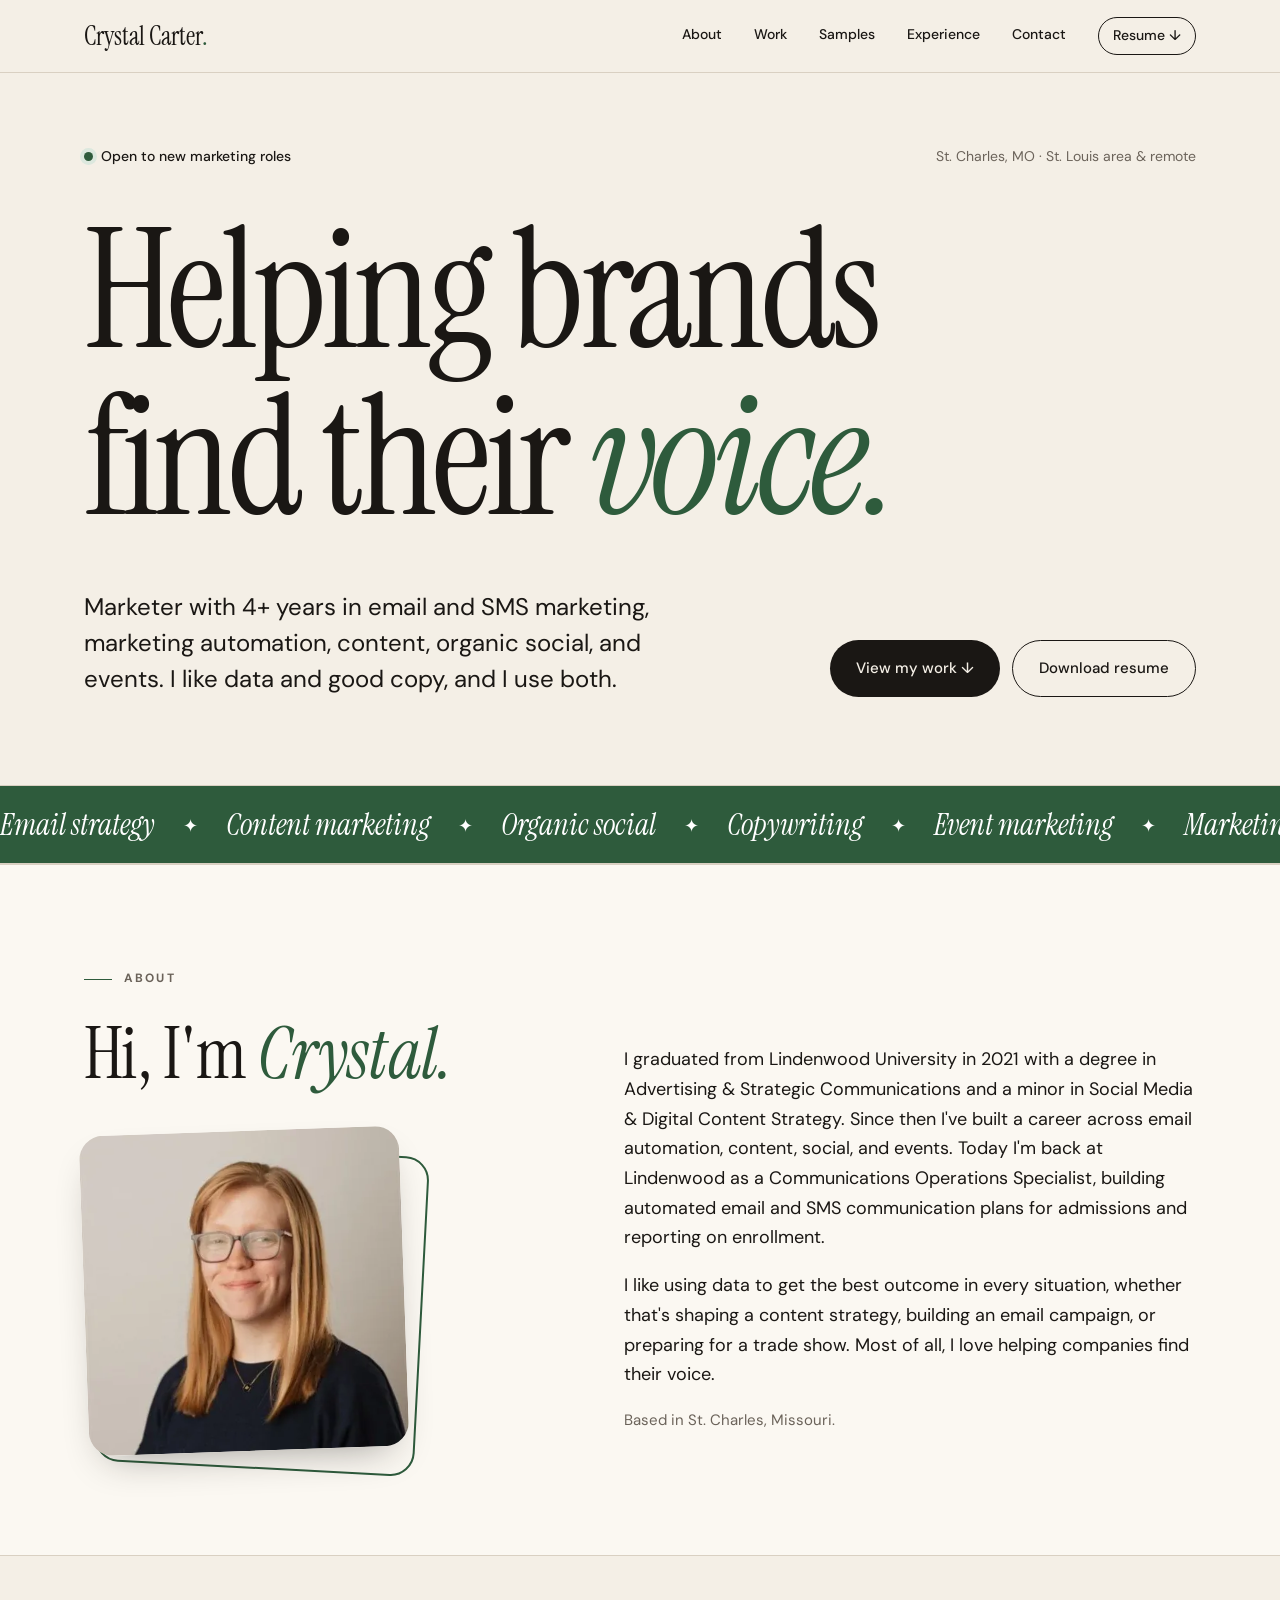
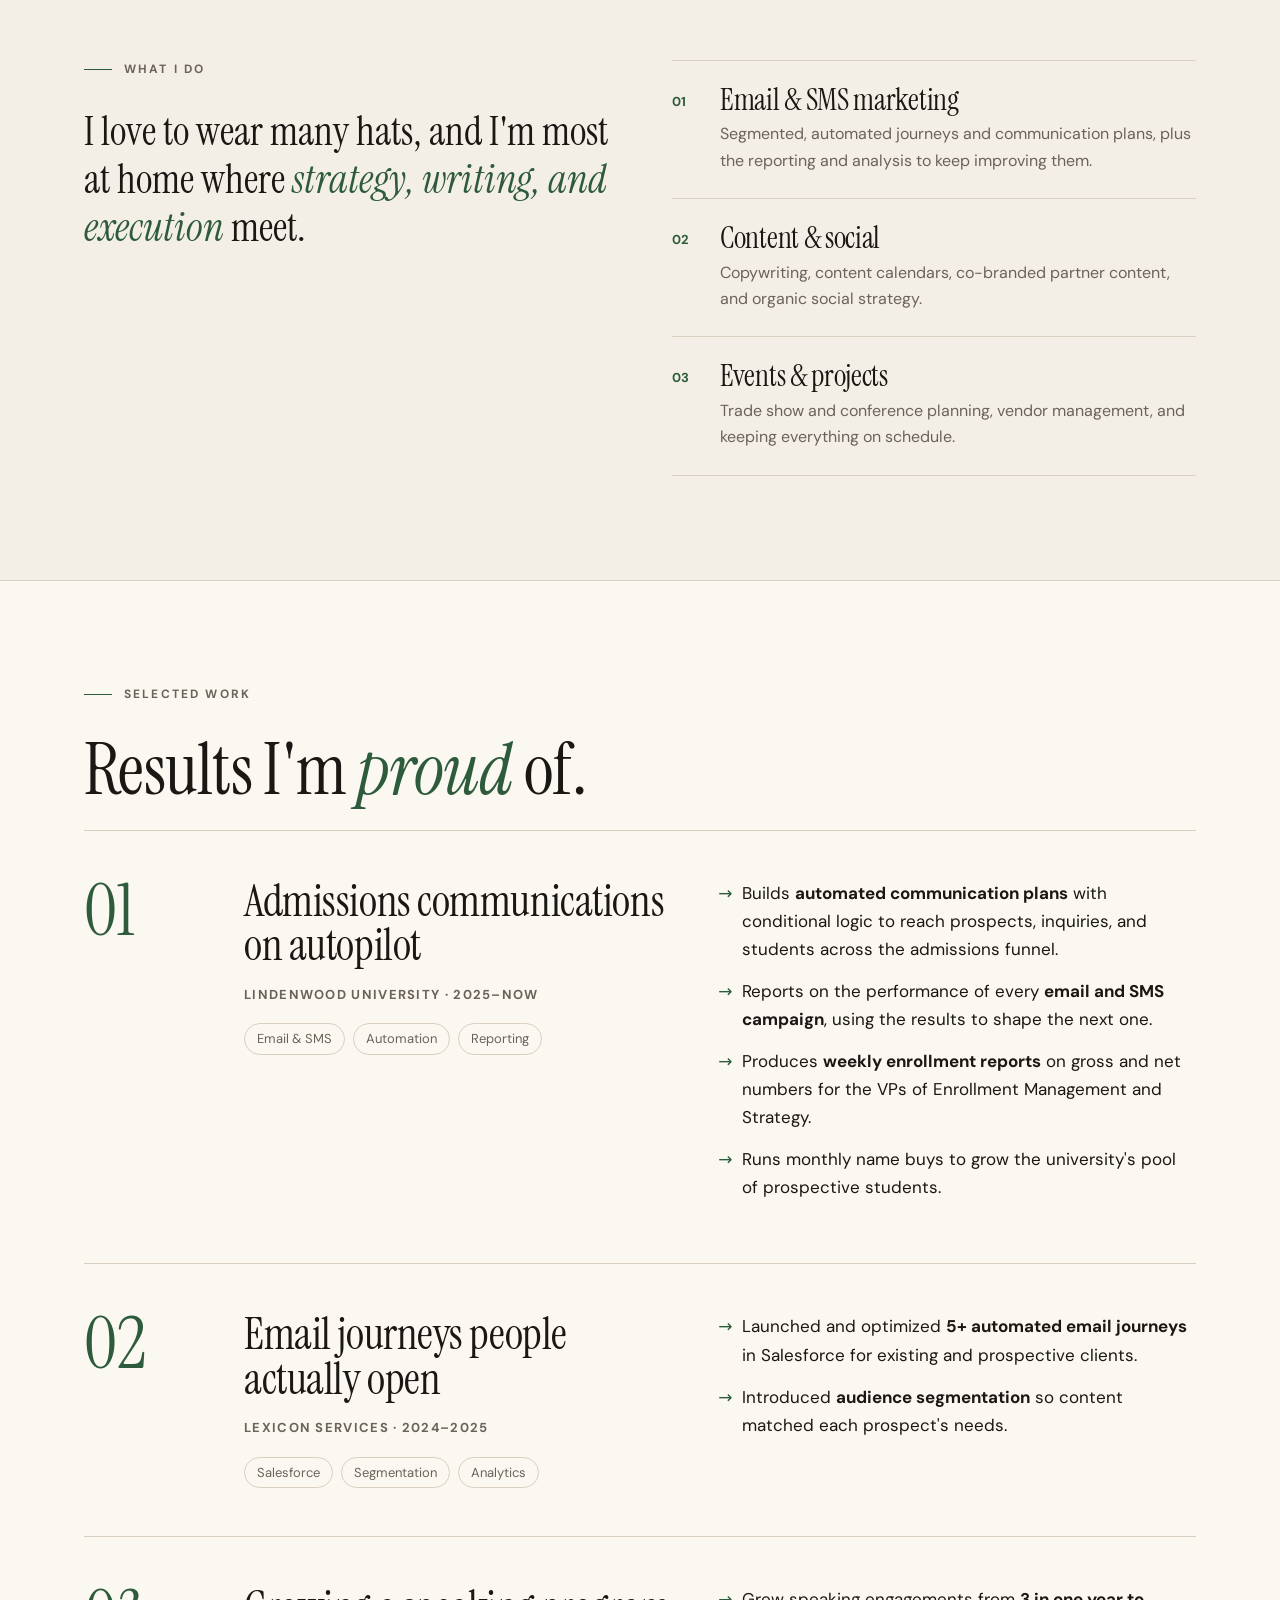
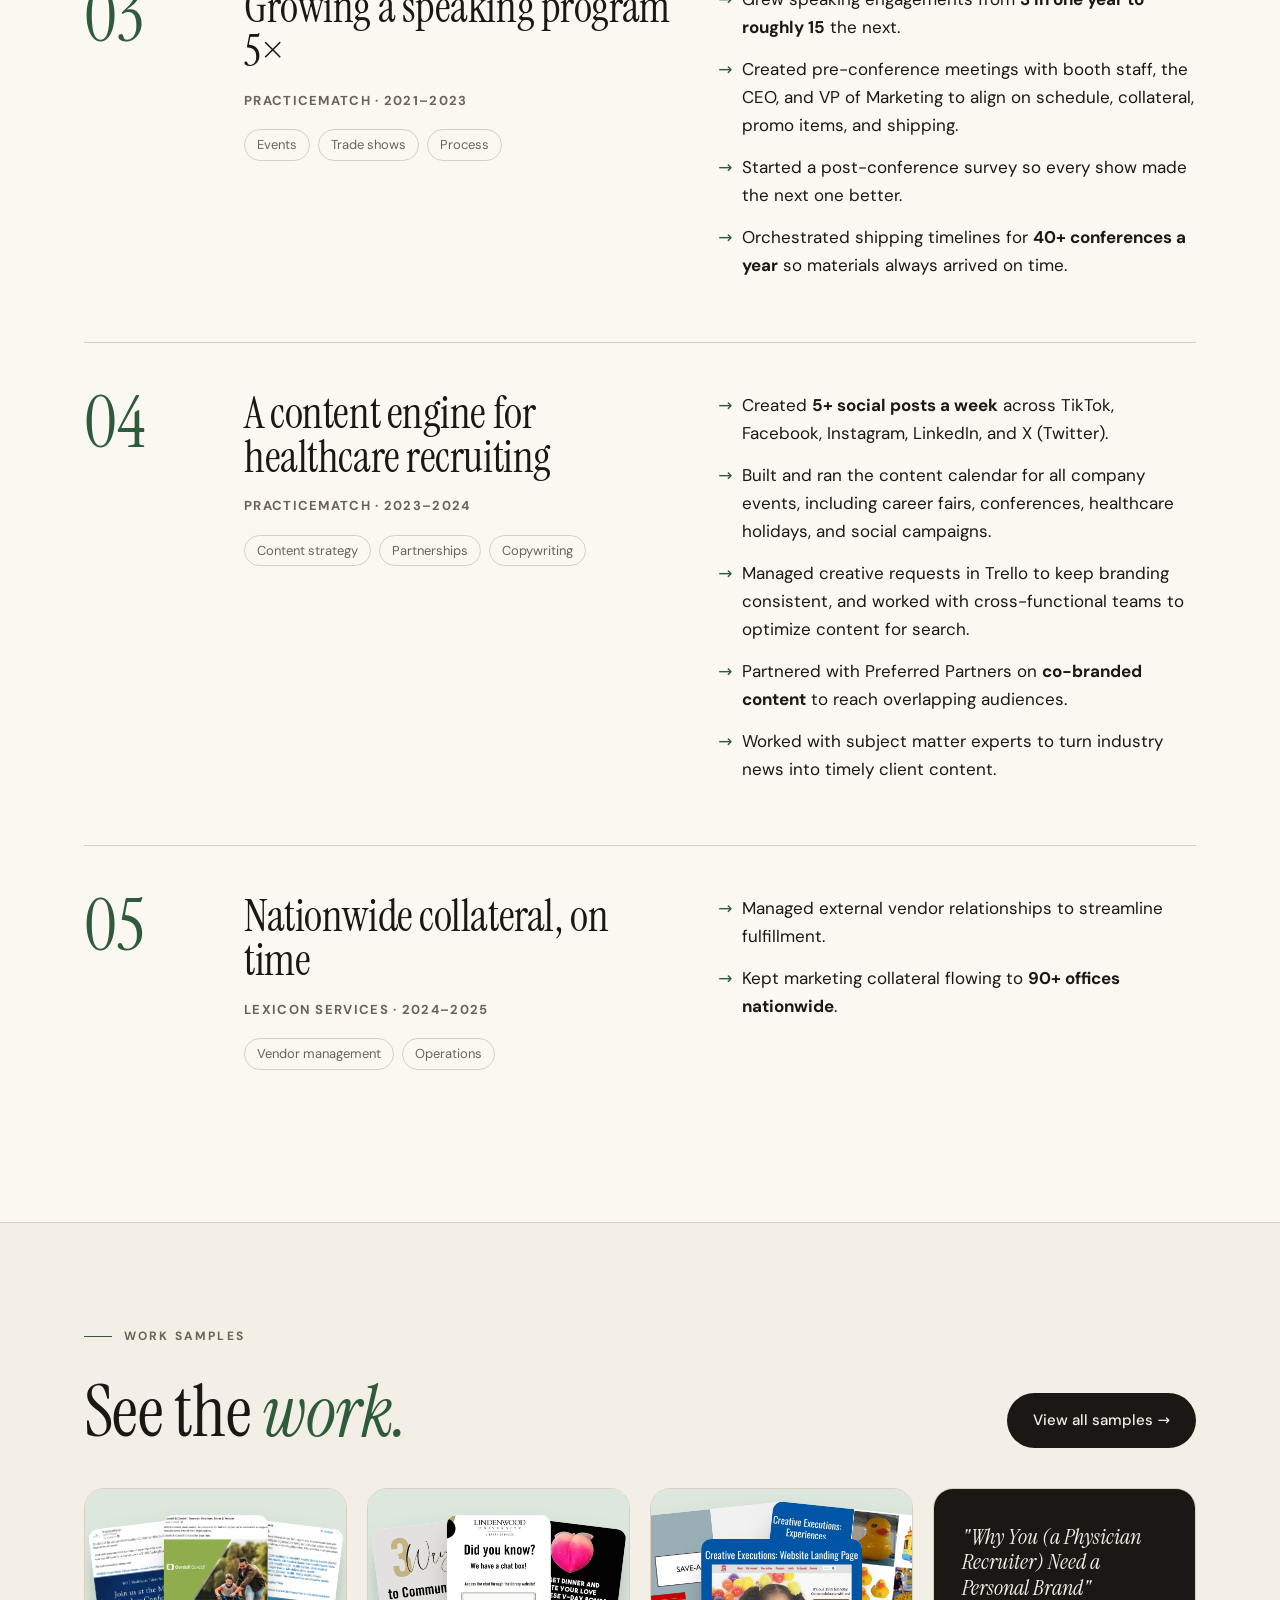
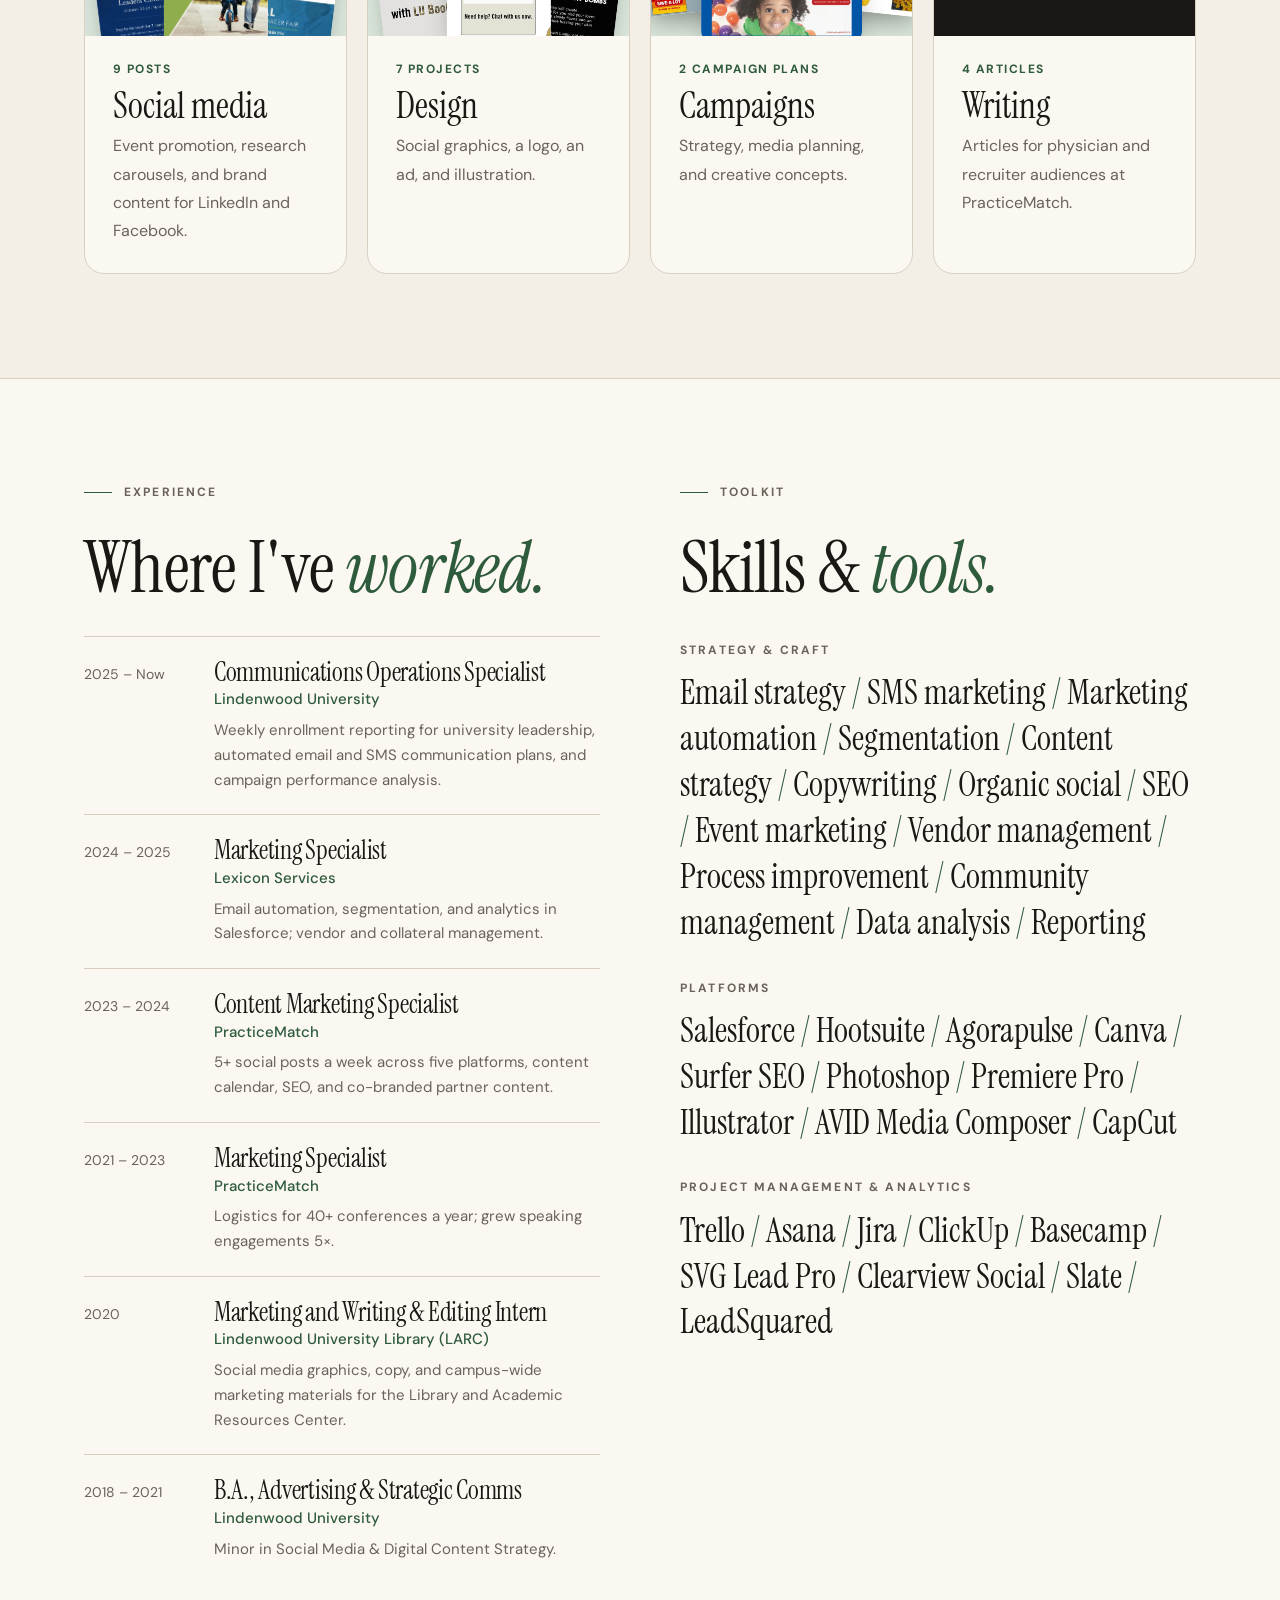
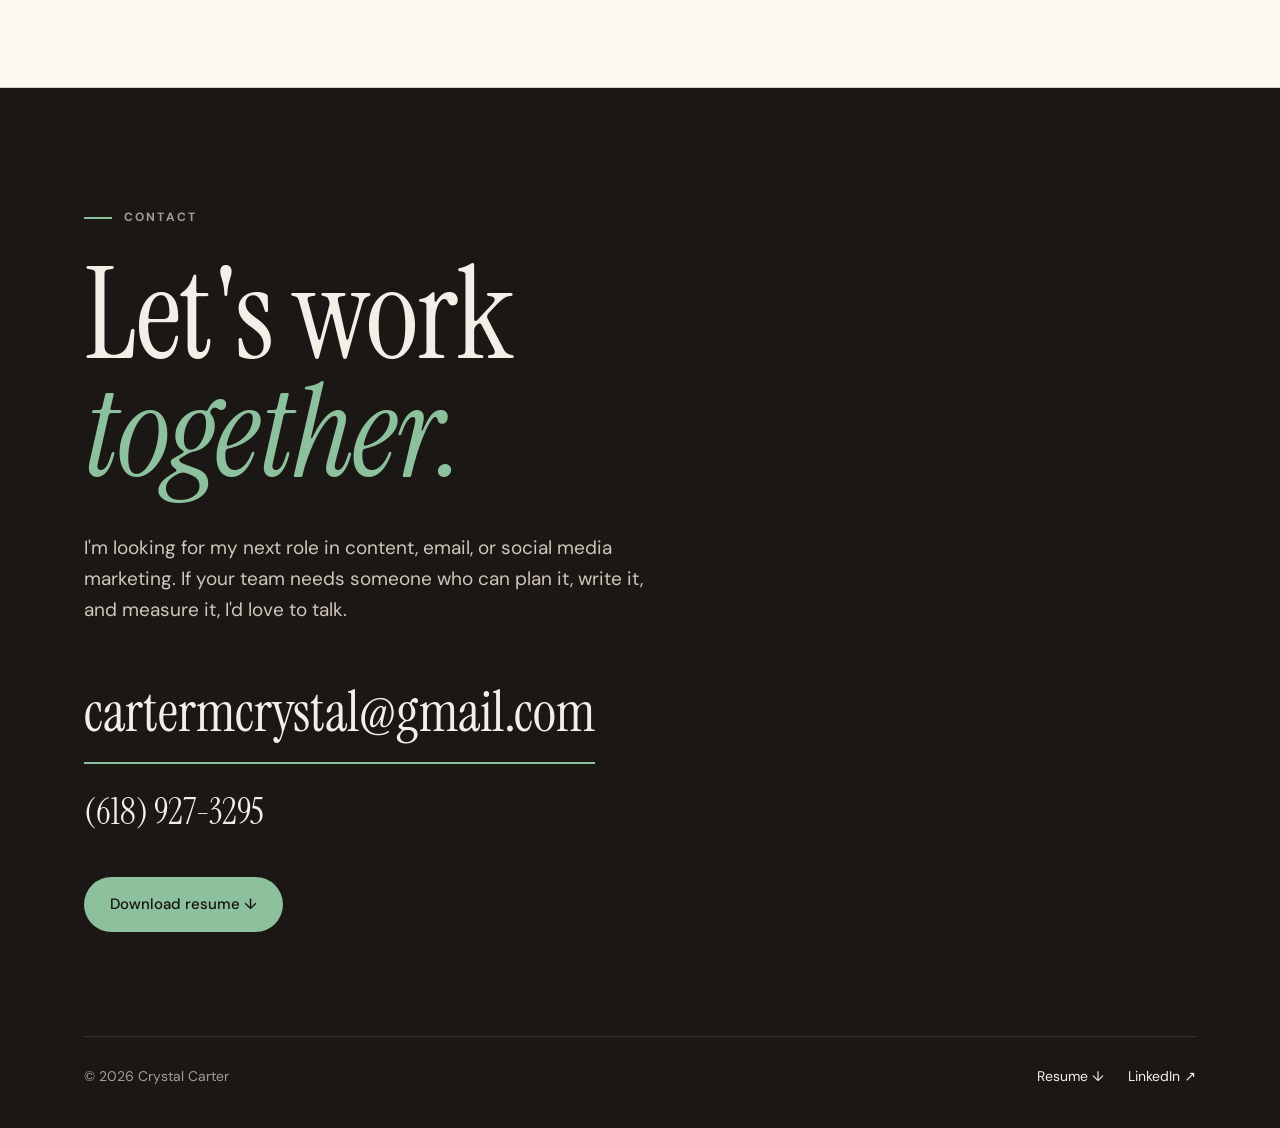
==== commit 6d6a206f: "Sync site with the new resume Add the Lindenwood admissions communications role as a case study, men" ====
--- a/index.html
+++ b/index.html
@@ -6,7 +6,7 @@
   <title>Crystal Carter | Content & Email Marketing</title>
   <meta name="description" content="Crystal Carter is a St. Louis–area marketer specializing in email marketing, content strategy, organic social, and event marketing.">
   <meta property="og:title" content="Crystal Carter | Content & Email Marketing">
-  <meta property="og:description" content="Marketer with 4+ years in email strategy, content, organic social, and events. 5x growth in speaking engagements.">
+  <meta property="og:description" content="Marketer with 4+ years in email and SMS marketing, marketing automation, content, organic social, and events. 5x growth in speaking engagements.">
   <meta property="og:type" content="website">
   <meta property="og:site_name" content="Crystal Carter">
   <meta property="og:url" content="https://crystal-carter-portfolio.netlify.app/">
@@ -32,9 +32,11 @@
     "url": "https://crystal-carter-portfolio.netlify.app/",
     "image": "https://crystal-carter-portfolio.netlify.app/images/crystal-carter.webp",
     "email": "mailto:cartermcrystal@gmail.com",
+    "telephone": "+1-618-927-3295",
+    "worksFor": { "@type": "CollegeOrUniversity", "name": "Lindenwood University" },
     "address": { "@type": "PostalAddress", "addressLocality": "St. Charles", "addressRegion": "MO", "addressCountry": "US" },
     "alumniOf": { "@type": "CollegeOrUniversity", "name": "Lindenwood University" },
-    "knowsAbout": ["Email marketing", "Content marketing", "Social media strategy", "Copywriting", "Event marketing", "Marketing automation"],
+    "knowsAbout": ["Email marketing", "SMS marketing", "Content marketing", "Social media strategy", "Copywriting", "Event marketing", "Marketing automation"],
     "sameAs": ["https://www.linkedin.com/in/crystalmcarter/"]
   }
   </script>
@@ -64,7 +66,7 @@
       </div>
       <h1>Helping brands<br>find their <em>voice.</em></h1>
       <div class="hero-bottom">
-        <p>Marketer with 4+ years in email strategy, content, organic social, and events. I like data and good copy, and I use both.</p>
+        <p>Marketer with 4+ years in email and SMS marketing, marketing automation, content, organic social, and events. I like data and good copy, and I use both.</p>
         <div class="ctas">
           <a class="btn btn-solid" href="#work">View my work ↓</a>
           <a class="btn btn-line" href="Crystal-Carter-Resume.pdf" download>Download resume</a>
@@ -90,7 +92,7 @@
         </figure>
       </div>
       <div class="reveal">
-        <p>I graduated from Lindenwood University in 2021 with a degree in Advertising &amp; Strategic Communications and a minor in Social Media &amp; Digital Content Strategy. Since then I've built a career across email automation, content, social, and events.</p>
+        <p>I graduated from Lindenwood University in 2021 with a degree in Advertising &amp; Strategic Communications and a minor in Social Media &amp; Digital Content Strategy. Since then I've built a career across email automation, content, social, and events. Today I'm back at Lindenwood as a Communications Operations Specialist, building automated email and SMS communication plans for admissions and reporting on enrollment.</p>
         <p>I like using data to get the best outcome in every situation, whether that's shaping a content strategy, building an email campaign, or preparing for a trade show. Most of all, I love helping companies find their voice.</p>
         <p class="where">Based in St. Charles, Missouri.</p>
       </div>
@@ -104,7 +106,7 @@
         <p class="big">I love to wear many hats, and I'm most at home where <em>strategy, writing, and execution</em> meet.</p>
       </div>
       <ul class="services reveal">
-        <li><span class="n">01</span><div><h3>Email marketing</h3><p>Segmented, automated journeys in Salesforce, plus the analysis to keep improving them.</p></div></li>
+        <li><span class="n">01</span><div><h3>Email &amp; SMS marketing</h3><p>Segmented, automated journeys and communication plans, plus the reporting and analysis to keep improving them.</p></div></li>
         <li><span class="n">02</span><div><h3>Content &amp; social</h3><p>Copywriting, content calendars, co-branded partner content, and organic social strategy.</p></div></li>
         <li><span class="n">03</span><div><h3>Events &amp; projects</h3><p>Trade show and conference planning, vendor management, and keeping everything on schedule.</p></div></li>
       </ul>
@@ -119,6 +121,21 @@
       <article class="case reveal">
         <div class="num">01</div>
         <div>
+          <h3>Admissions communications on autopilot</h3>
+          <div class="meta">Lindenwood University · 2025–Now</div>
+          <div class="tags"><span class="tag">Email &amp; SMS</span><span class="tag">Automation</span><span class="tag">Reporting</span></div>
+        </div>
+        <ul>
+          <li>Builds <strong>automated communication plans</strong> with conditional logic to reach prospects, inquiries, and students across the admissions funnel.</li>
+          <li>Reports on the performance of every <strong>email and SMS campaign</strong>, using the results to shape the next one.</li>
+          <li>Produces <strong>weekly enrollment reports</strong> on gross and net numbers for the VPs of Enrollment Management and Strategy.</li>
+          <li>Runs monthly name buys to grow the university's pool of prospective students.</li>
+        </ul>
+      </article>
+
+      <article class="case reveal">
+        <div class="num">02</div>
+        <div>
           <h3>Email journeys people actually open</h3>
           <div class="meta">Lexicon Services · 2024–2025</div>
           <div class="tags"><span class="tag">Salesforce</span><span class="tag">Segmentation</span><span class="tag">Analytics</span></div>
@@ -130,7 +147,7 @@
       </article>
 
       <article class="case reveal">
-        <div class="num">02</div>
+        <div class="num">03</div>
         <div>
           <h3>Growing a speaking program 5×</h3>
           <div class="meta">PracticeMatch · 2021–2023</div>
@@ -145,14 +162,14 @@
       </article>
 
       <article class="case reveal">
-        <div class="num">03</div>
+        <div class="num">04</div>
         <div>
           <h3>A content engine for healthcare recruiting</h3>
           <div class="meta">PracticeMatch · 2023–2024</div>
           <div class="tags"><span class="tag">Content strategy</span><span class="tag">Partnerships</span><span class="tag">Copywriting</span></div>
         </div>
         <ul>
-          <li>Created <strong>5+ social posts a week</strong> across TikTok, Facebook, Instagram, LinkedIn, and Twitter.</li>
+          <li>Created <strong>5+ social posts a week</strong> across TikTok, Facebook, Instagram, LinkedIn, and X (Twitter).</li>
           <li>Built and ran the content calendar for all company events, including career fairs, conferences, healthcare holidays, and social campaigns.</li>
           <li>Managed creative requests in Trello to keep branding consistent, and worked with cross-functional teams to optimize content for search.</li>
           <li>Partnered with Preferred Partners on <strong>co-branded content</strong> to reach overlapping audiences.</li>
@@ -161,7 +178,7 @@
       </article>
 
       <article class="case reveal">
-        <div class="num">04</div>
+        <div class="num">05</div>
         <div>
           <h3>Nationwide collateral, on time</h3>
           <div class="meta">Lexicon Services · 2024–2025</div>
@@ -290,7 +307,7 @@
         <h2>Skills &amp; <em>tools.</em></h2>
         <div class="skills" style="margin-top:40px">
           <h3>Strategy &amp; craft</h3>
-          <div class="skill-list"><span>Email strategy</span><span>Marketing automation</span><span>Segmentation</span><span>Content strategy</span><span>Copywriting</span><span>Organic social</span><span>Event marketing</span><span>Process improvement</span><span>Community management</span><span>Data analysis</span></div>
+          <div class="skill-list"><span>Email strategy</span><span>SMS marketing</span><span>Marketing automation</span><span>Segmentation</span><span>Content strategy</span><span>Copywriting</span><span>Organic social</span><span>SEO</span><span>Event marketing</span><span>Vendor management</span><span>Process improvement</span><span>Community management</span><span>Data analysis</span><span>Reporting</span></div>
         </div>
         <div class="skills">
           <h3>Platforms</h3>
@@ -310,6 +327,7 @@
       <h2>Let's work<br><em>together.</em></h2>
       <p>I'm looking for my next role in content, email, or social media marketing. If your team needs someone who can plan it, write it, and measure it, I'd love to talk.</p>
       <a class="mail" href="mailto:cartermcrystal@gmail.com">cartermcrystal@gmail.com</a>
+      <a class="phone" href="tel:+16189273295">(618) 927-3295</a>
       <div class="contact-actions"><a class="btn btn-resume" href="Crystal-Carter-Resume.pdf" download>Download resume ↓</a></div>
       <div class="contact-foot">
         <span>© <span id="yr">2026</span> Crystal Carter</span>
--- a/styles.css
+++ b/styles.css
@@ -299,6 +299,8 @@
 .contact em { color: #8dc09c; }
 .contact .label::before { background: #8dc09c; }
 .contact .mail:hover { color: #8dc09c; }
+.contact .phone { display: block; width: fit-content; margin-top: 18px; font-family: "Instrument Serif", Georgia, serif; font-size: clamp(24px, 3.4vw, 36px); text-decoration: none; transition: color .2s; }
+.contact .phone:hover { color: #8dc09c; }
 .contact-foot {
   display: flex; justify-content: space-between; flex-wrap: wrap; gap: 16px; margin-top: 104px; padding-top: 28px;
   border-top: 1px solid #3a332b; font-size: 14px; color: #a69c90;
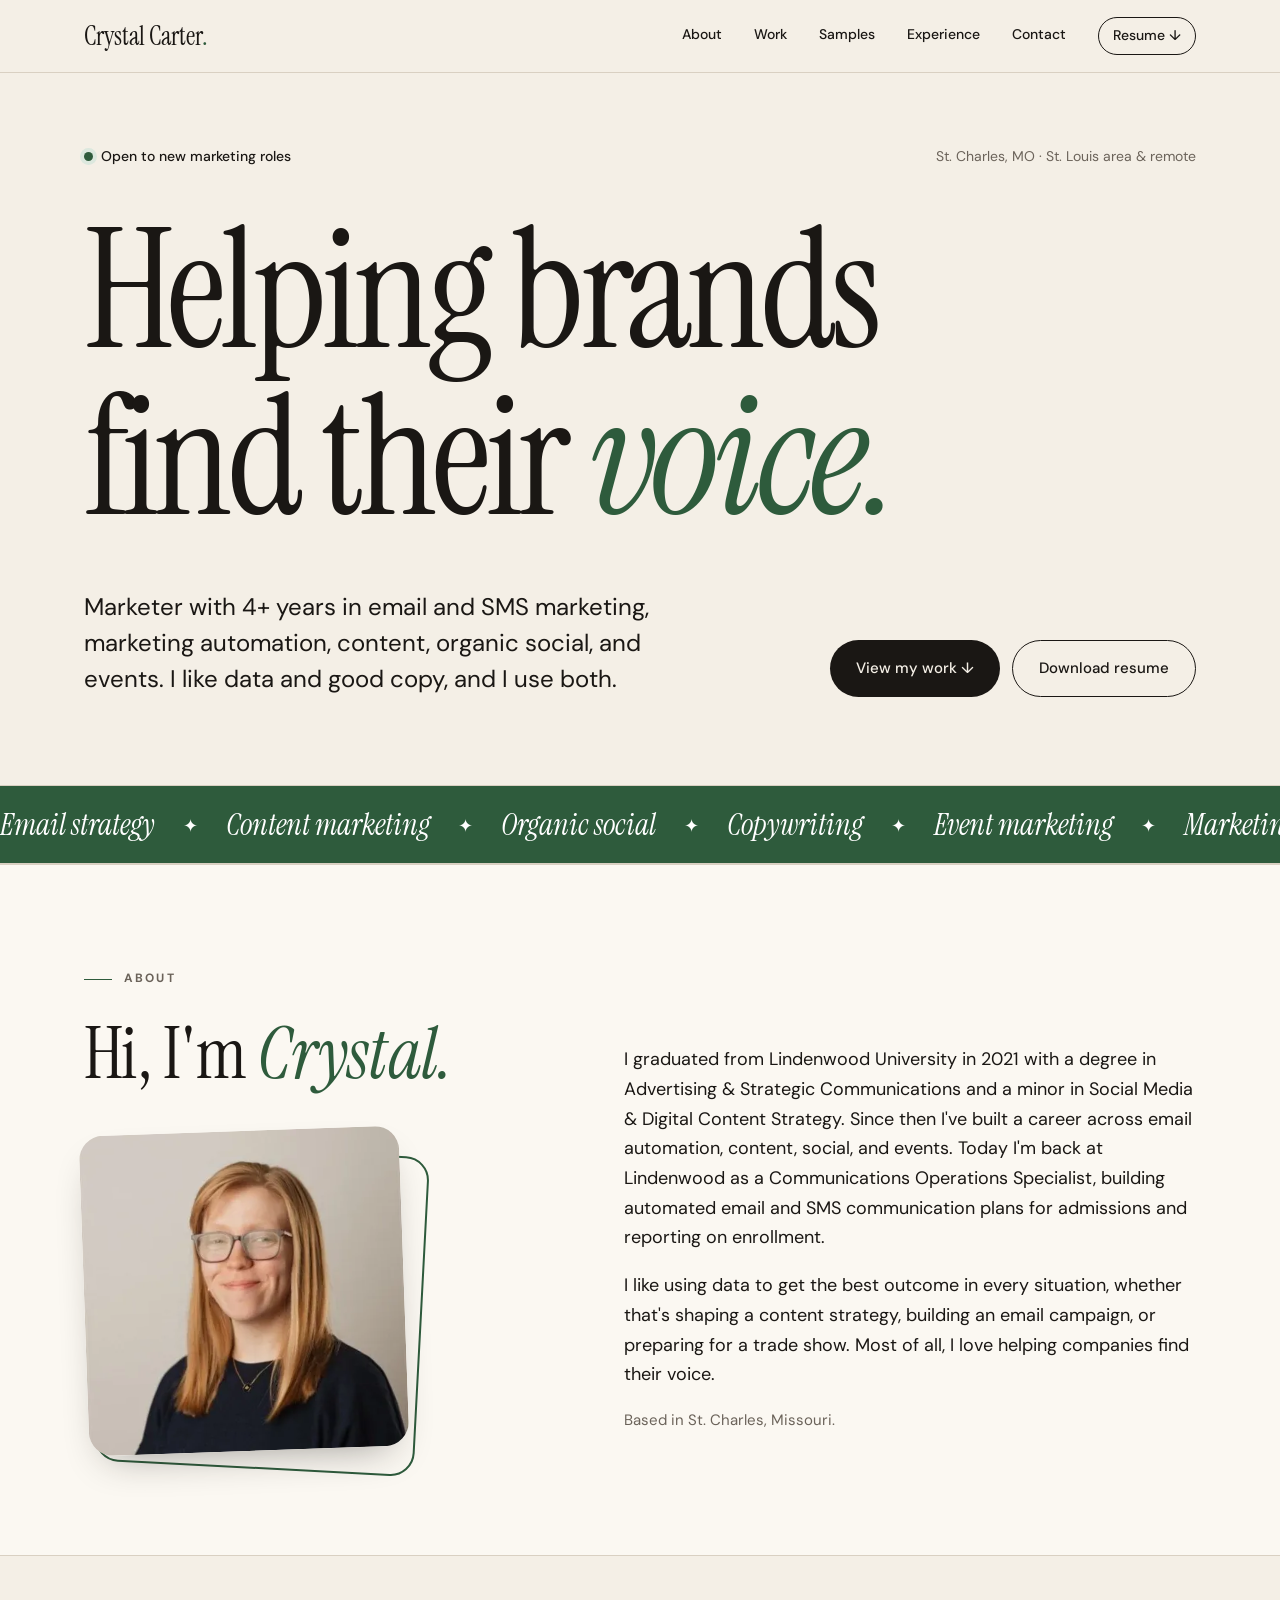
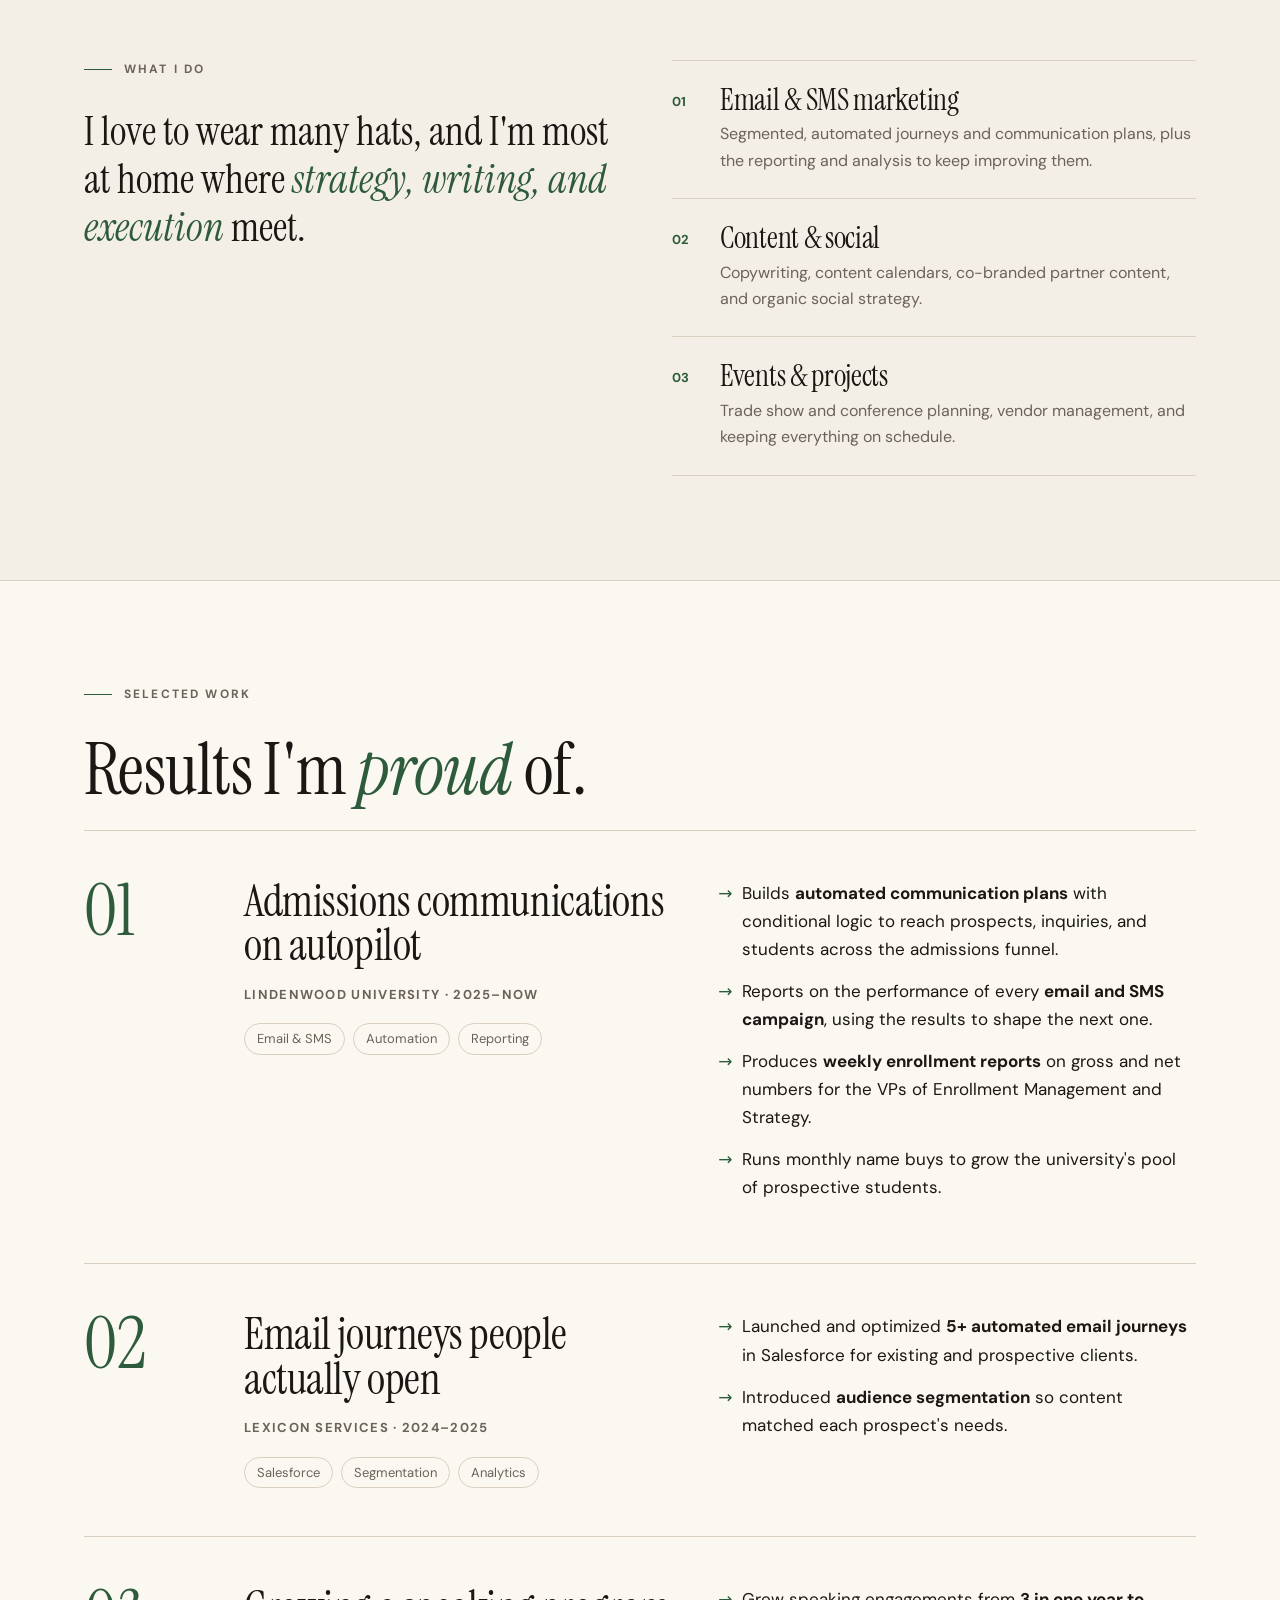
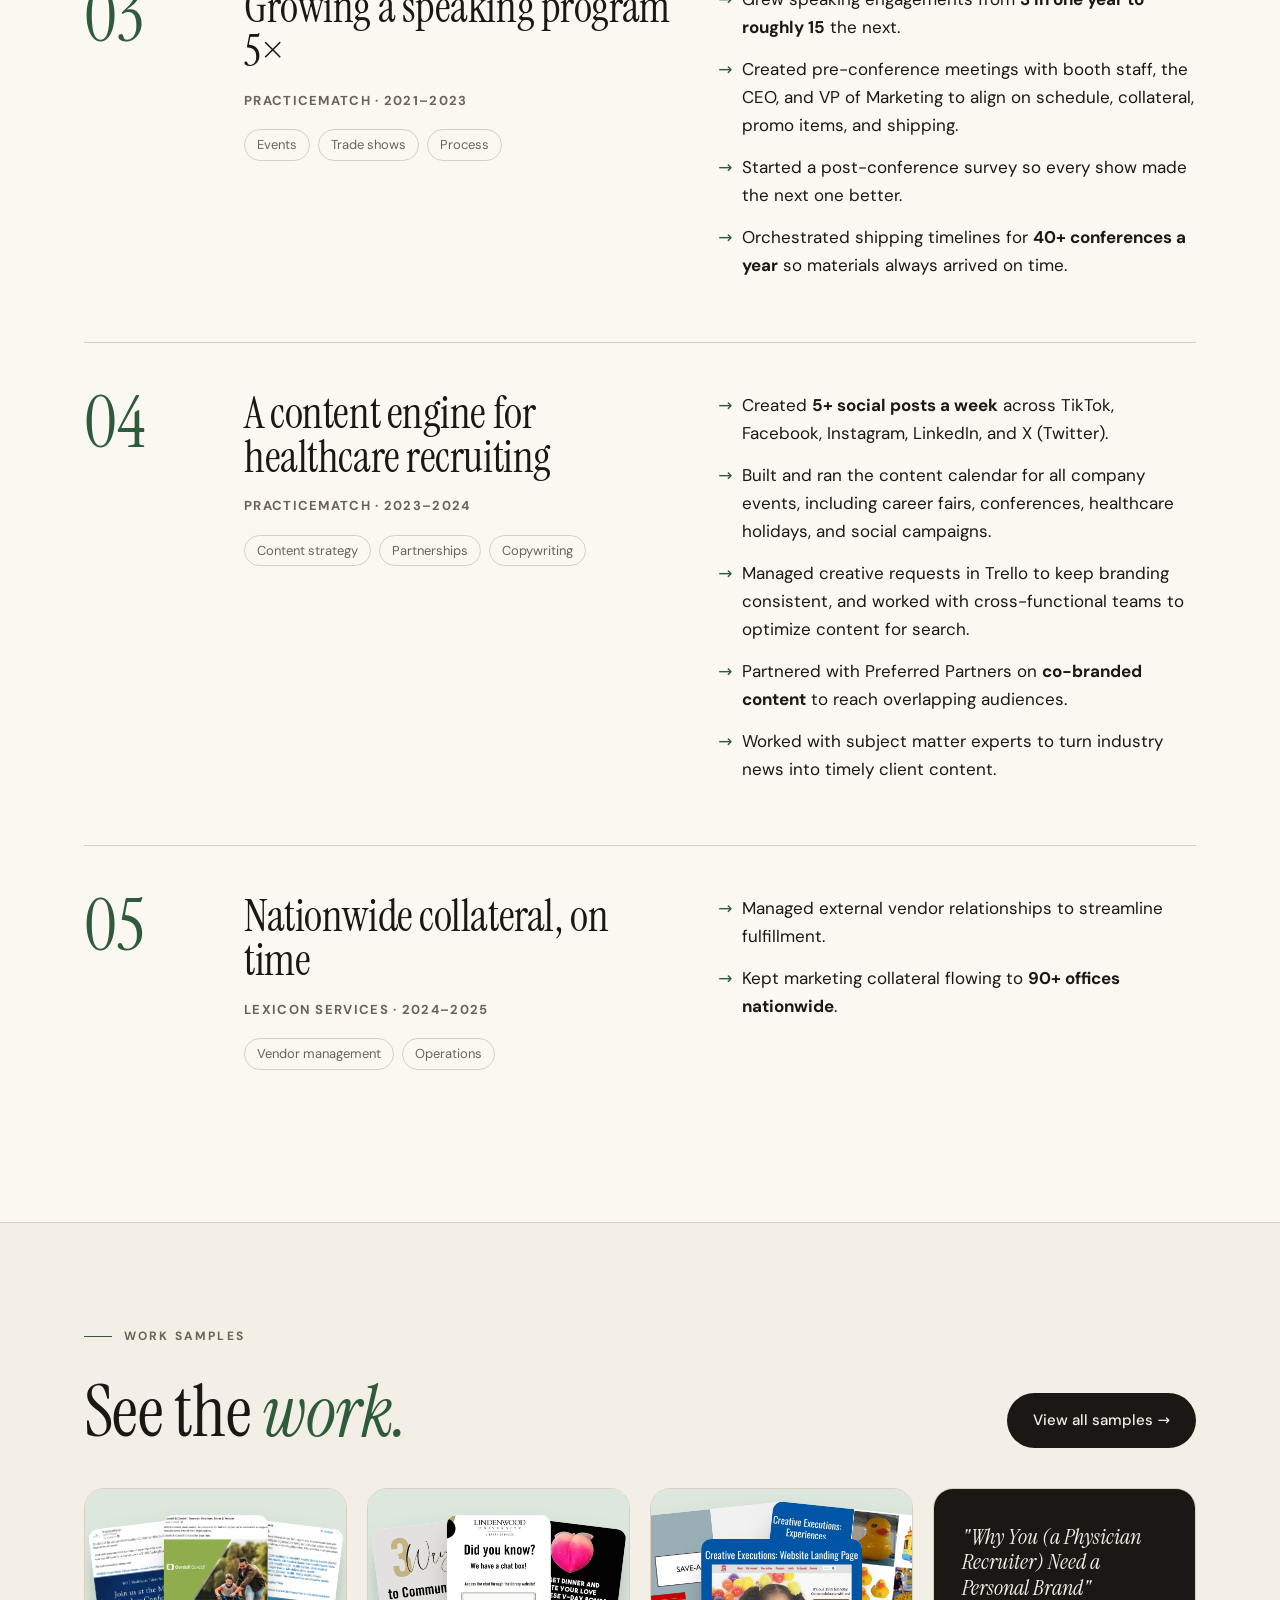
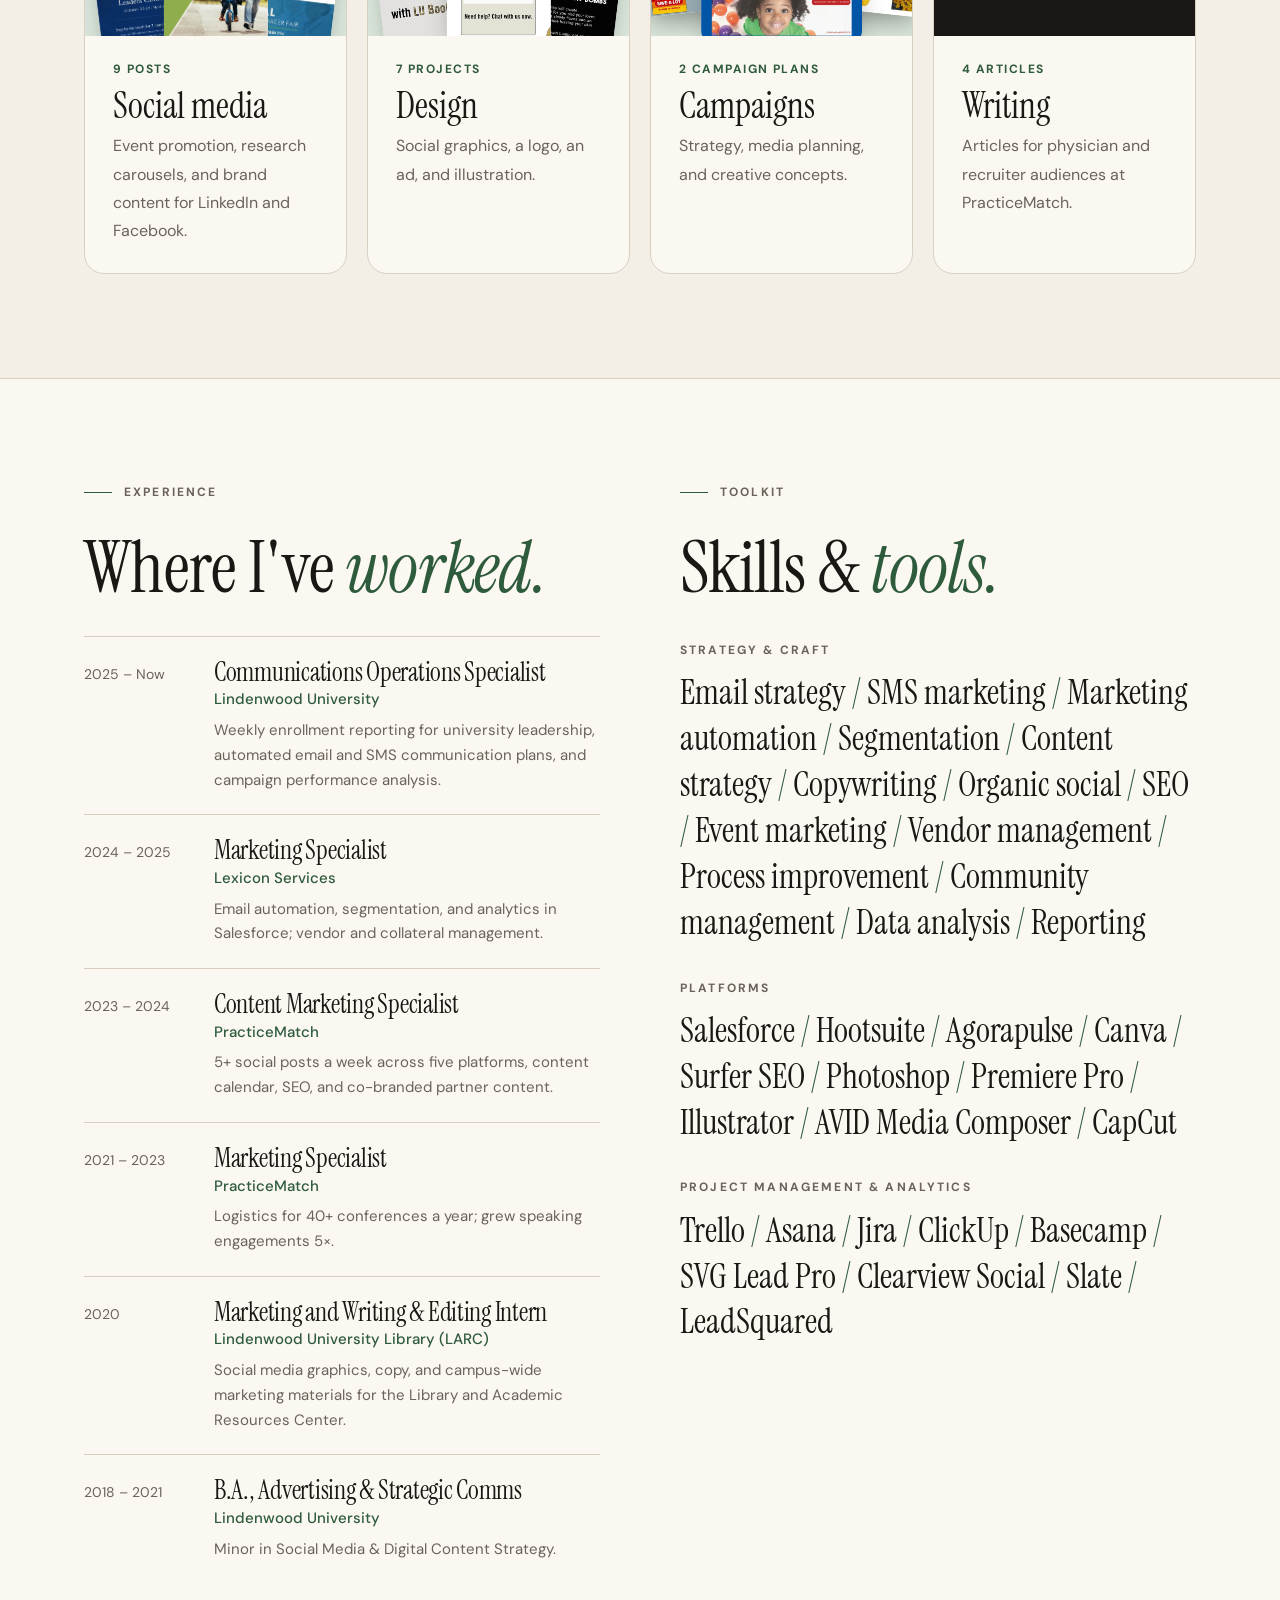
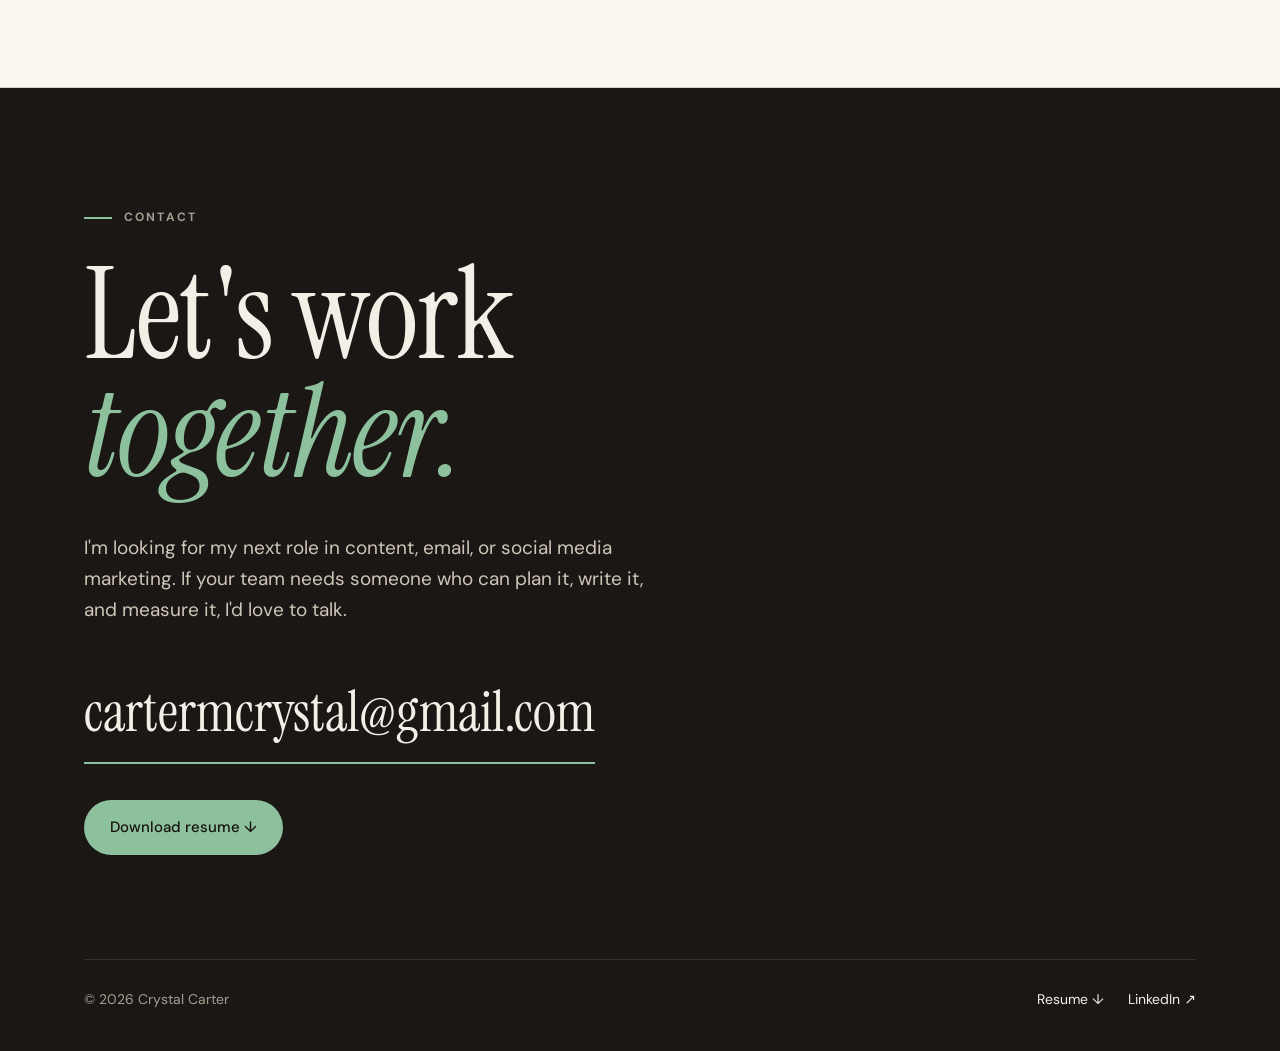
==== commit 4c240acc: "Remove phone number from site Co-Authored-By: Claude Opus 5.5 <noreply@anthropic.com>" ====
--- a/index.html
+++ b/index.html
@@ -9,14 +9,14 @@
   <meta property="og:description" content="Marketer with 4+ years in email and SMS marketing, marketing automation, content, organic social, and events. 5x growth in speaking engagements.">
   <meta property="og:type" content="website">
   <meta property="og:site_name" content="Crystal Carter">
-  <meta property="og:url" content="https://crystal-carter-portfolio.netlify.app/">
-  <meta property="og:image" content="https://crystal-carter-portfolio.netlify.app/images/og-image.jpg">
+  <meta property="og:url" content="https://crystalmcarter.com/">
+  <meta property="og:image" content="https://crystalmcarter.com/images/og-image.jpg">
   <meta property="og:image:width" content="1200">
   <meta property="og:image:height" content="630">
   <meta property="og:image:alt" content="Crystal Carter, content, email and social media marketer">
   <meta name="twitter:card" content="summary_large_image">
   <meta name="theme-color" content="#2e5b3c">
-  <link rel="canonical" href="https://crystal-carter-portfolio.netlify.app/">
+  <link rel="canonical" href="https://crystalmcarter.com/">
   <link rel="apple-touch-icon" href="apple-touch-icon.png">
   <link rel="icon" href="data:image/svg+xml,<svg xmlns='http://www.w3.org/2000/svg' viewBox='0 0 64 64'><rect width='64' height='64' rx='32' fill='%232e5b3c'/><text x='50%25' y='58%25' font-family='Georgia,serif' font-style='italic' font-size='30' fill='%23fff' text-anchor='middle' dominant-baseline='middle'>cc</text></svg>">
   <link rel="preload" href="fonts/instrument-serif-latin.woff2" as="font" type="font/woff2" crossorigin>
@@ -29,10 +29,9 @@
     "@type": "Person",
     "name": "Crystal Carter",
     "jobTitle": "Content & Email Marketing Specialist",
-    "url": "https://crystal-carter-portfolio.netlify.app/",
-    "image": "https://crystal-carter-portfolio.netlify.app/images/crystal-carter.webp",
+    "url": "https://crystalmcarter.com/",
+    "image": "https://crystalmcarter.com/images/crystal-carter.webp",
     "email": "mailto:cartermcrystal@gmail.com",
-    "telephone": "+1-618-927-3295",
     "worksFor": { "@type": "CollegeOrUniversity", "name": "Lindenwood University" },
     "address": { "@type": "PostalAddress", "addressLocality": "St. Charles", "addressRegion": "MO", "addressCountry": "US" },
     "alumniOf": { "@type": "CollegeOrUniversity", "name": "Lindenwood University" },
@@ -327,7 +326,6 @@
       <h2>Let's work<br><em>together.</em></h2>
       <p>I'm looking for my next role in content, email, or social media marketing. If your team needs someone who can plan it, write it, and measure it, I'd love to talk.</p>
       <a class="mail" href="mailto:cartermcrystal@gmail.com">cartermcrystal@gmail.com</a>
-      <a class="phone" href="tel:+16189273295">(618) 927-3295</a>
       <div class="contact-actions"><a class="btn btn-resume" href="Crystal-Carter-Resume.pdf" download>Download resume ↓</a></div>
       <div class="contact-foot">
         <span>© <span id="yr">2026</span> Crystal Carter</span>
--- a/styles.css
+++ b/styles.css
@@ -299,8 +299,6 @@
 .contact em { color: #8dc09c; }
 .contact .label::before { background: #8dc09c; }
 .contact .mail:hover { color: #8dc09c; }
-.contact .phone { display: block; width: fit-content; margin-top: 18px; font-family: "Instrument Serif", Georgia, serif; font-size: clamp(24px, 3.4vw, 36px); text-decoration: none; transition: color .2s; }
-.contact .phone:hover { color: #8dc09c; }
 .contact-foot {
   display: flex; justify-content: space-between; flex-wrap: wrap; gap: 16px; margin-top: 104px; padding-top: 28px;
   border-top: 1px solid #3a332b; font-size: 14px; color: #a69c90;
